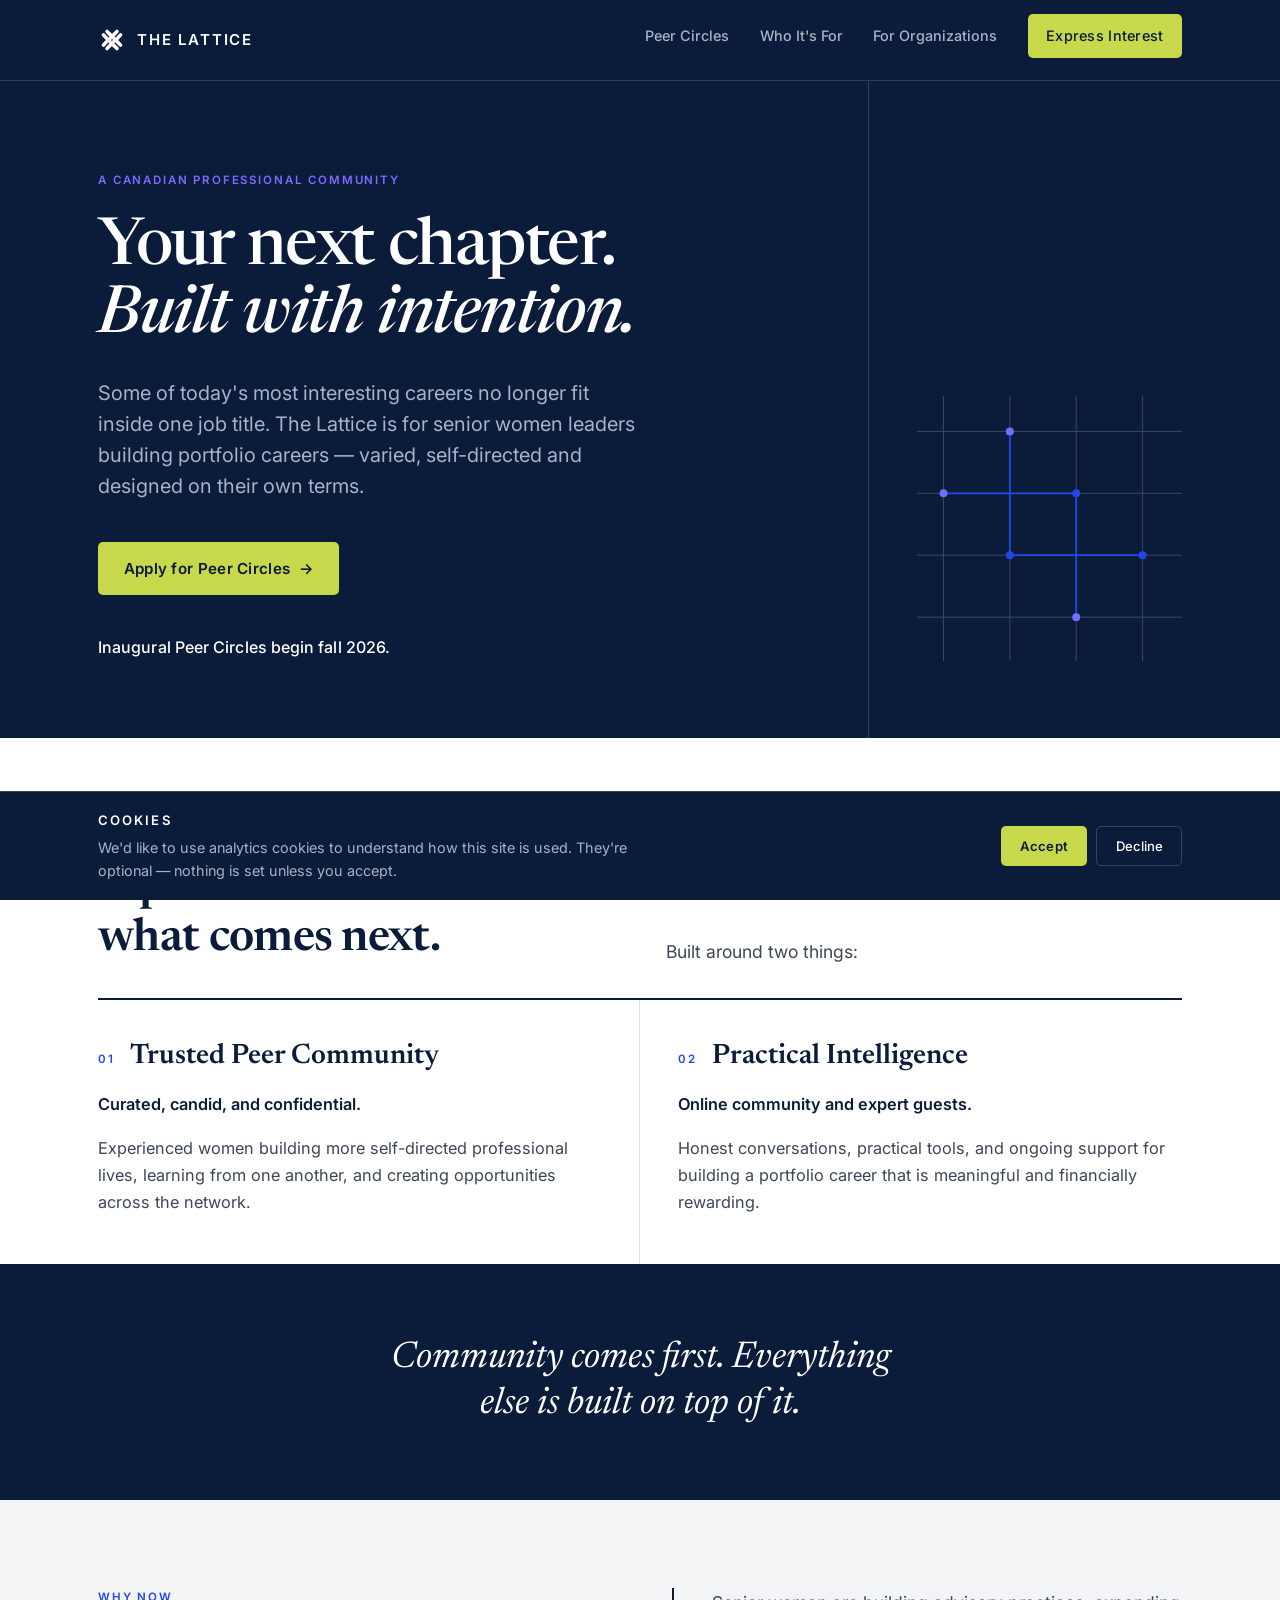
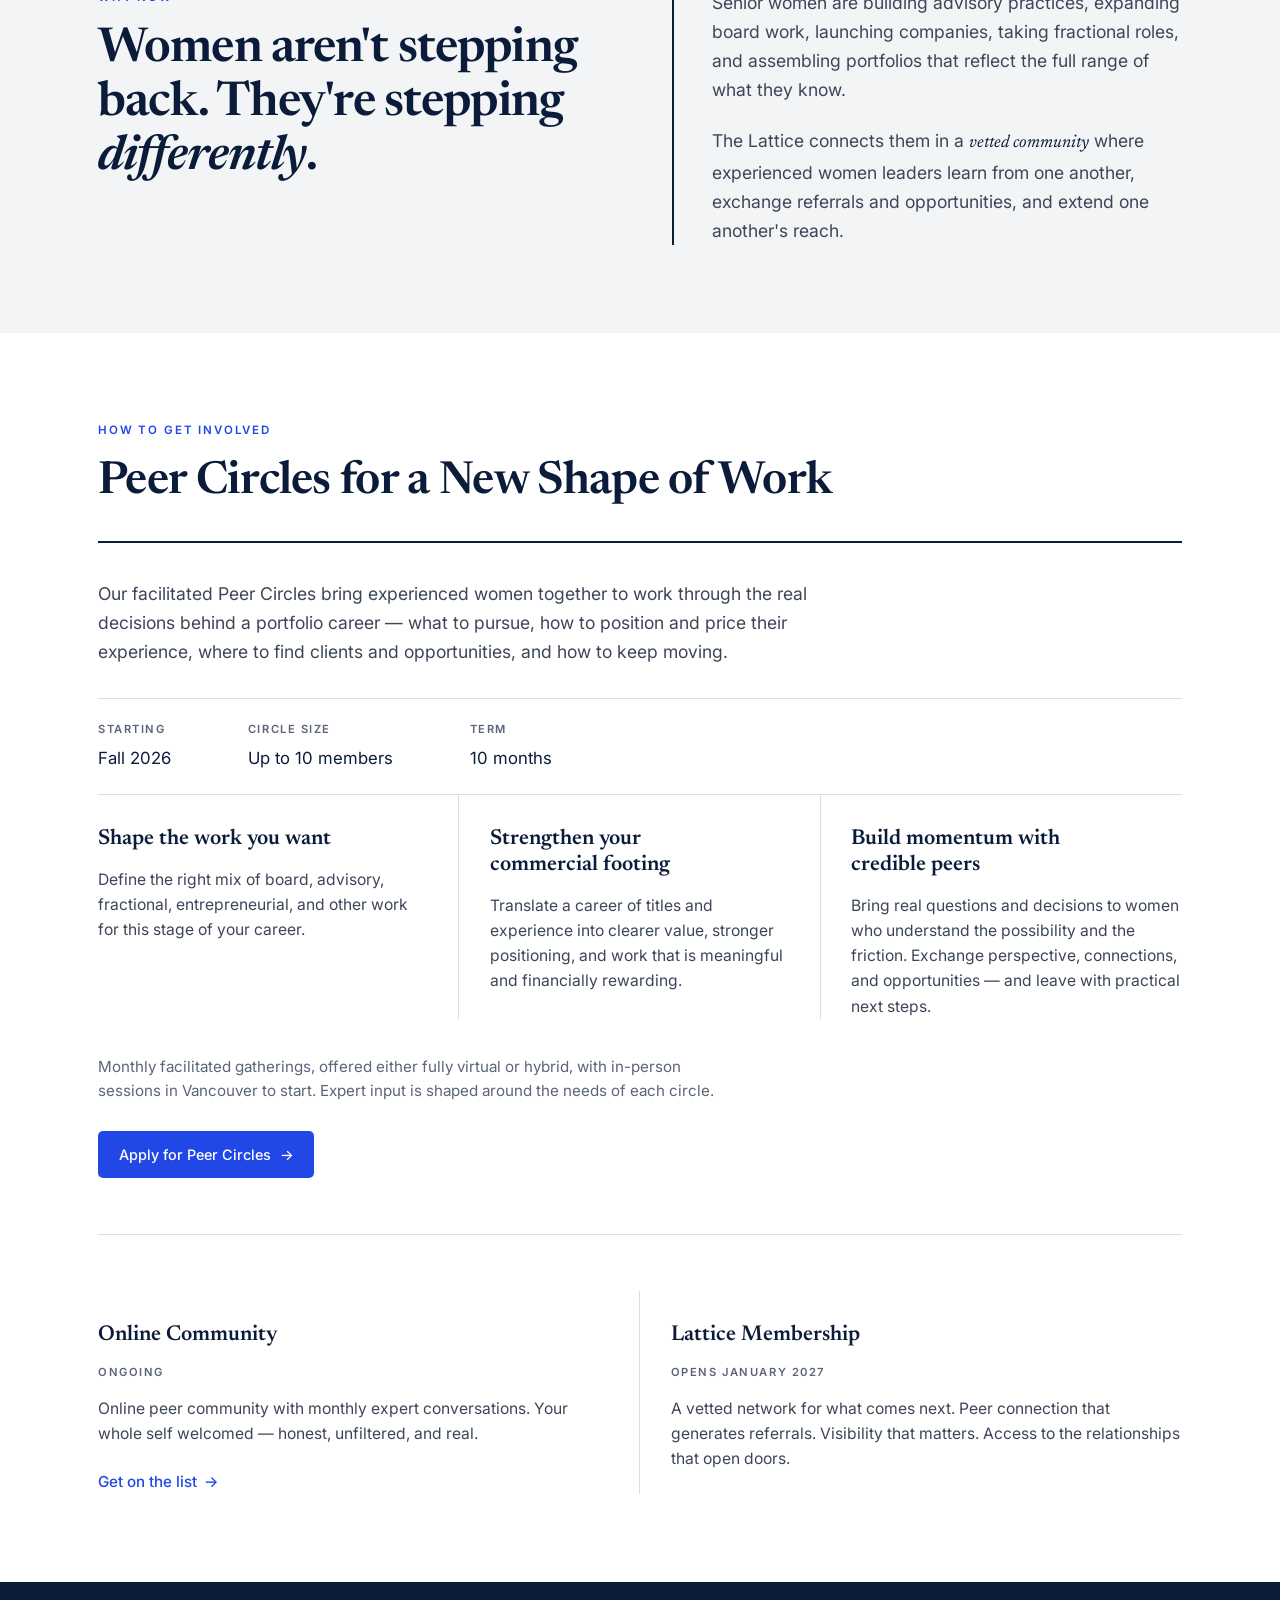
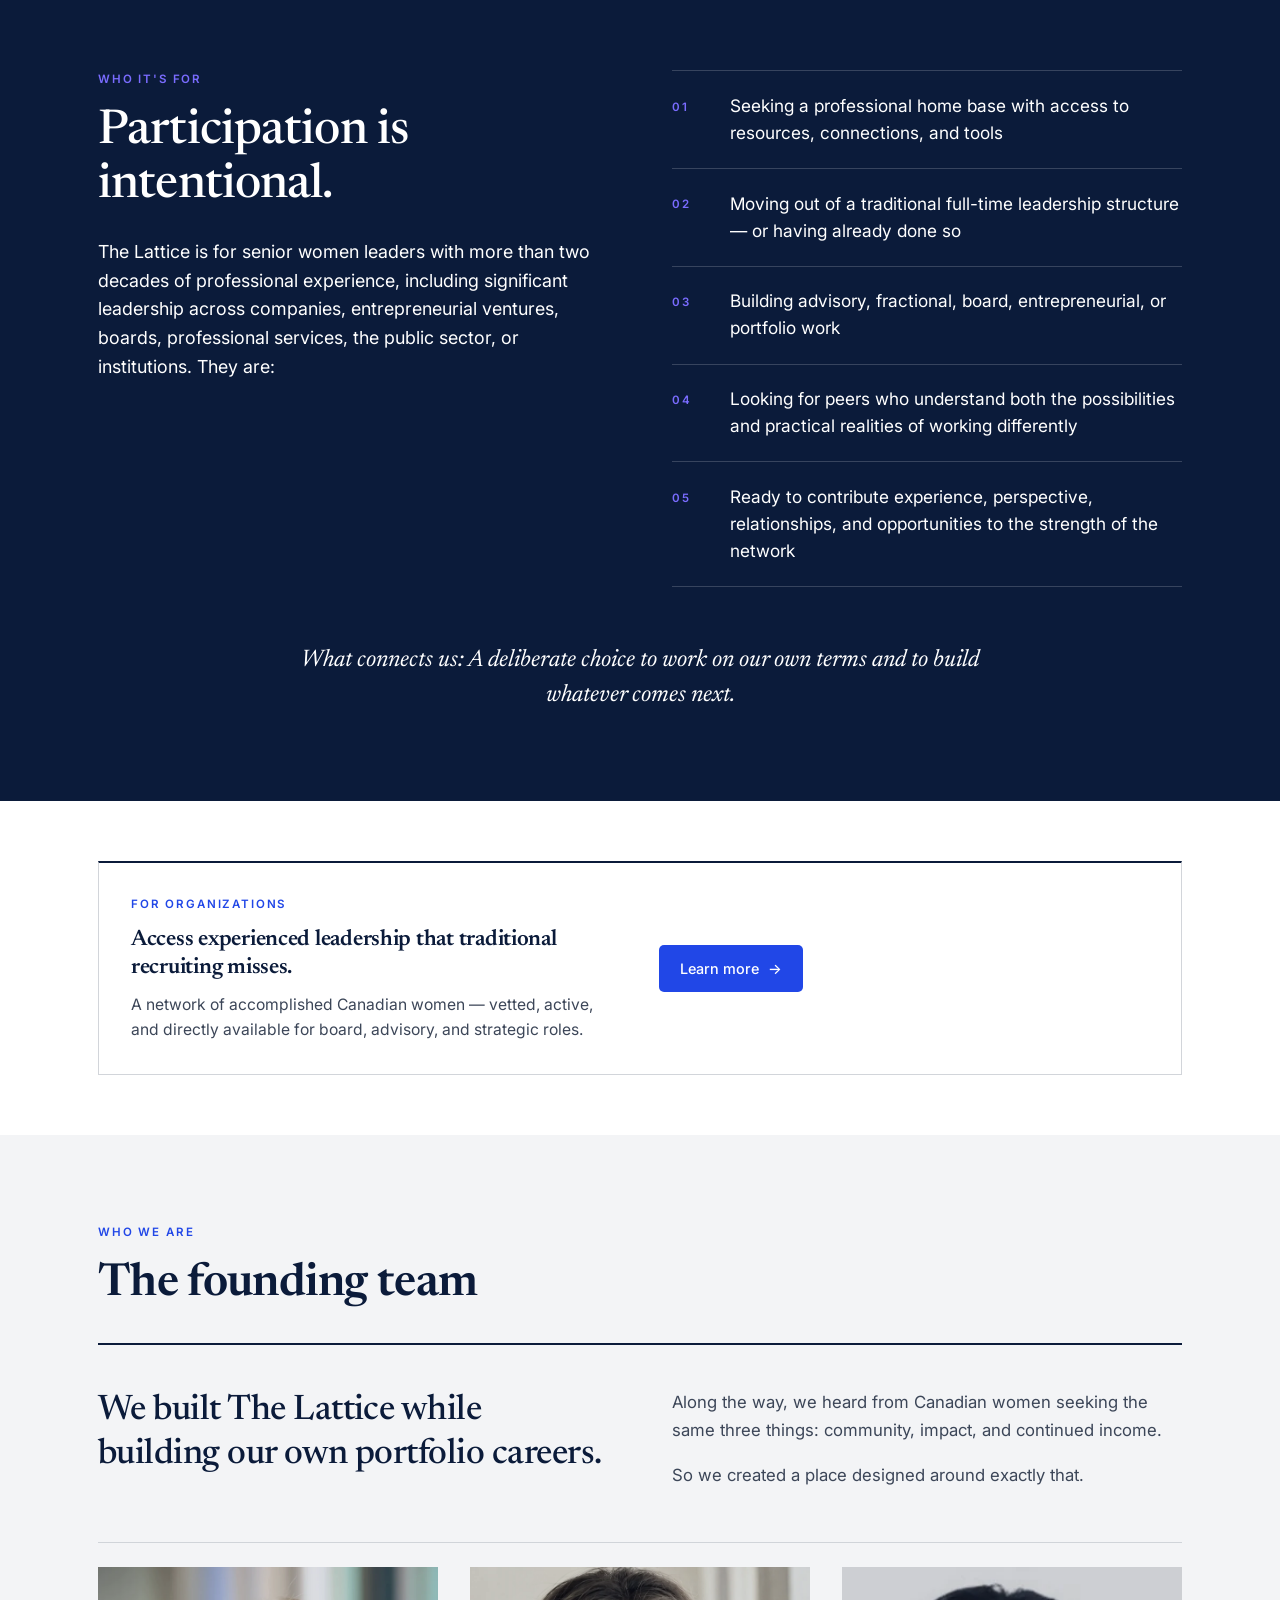
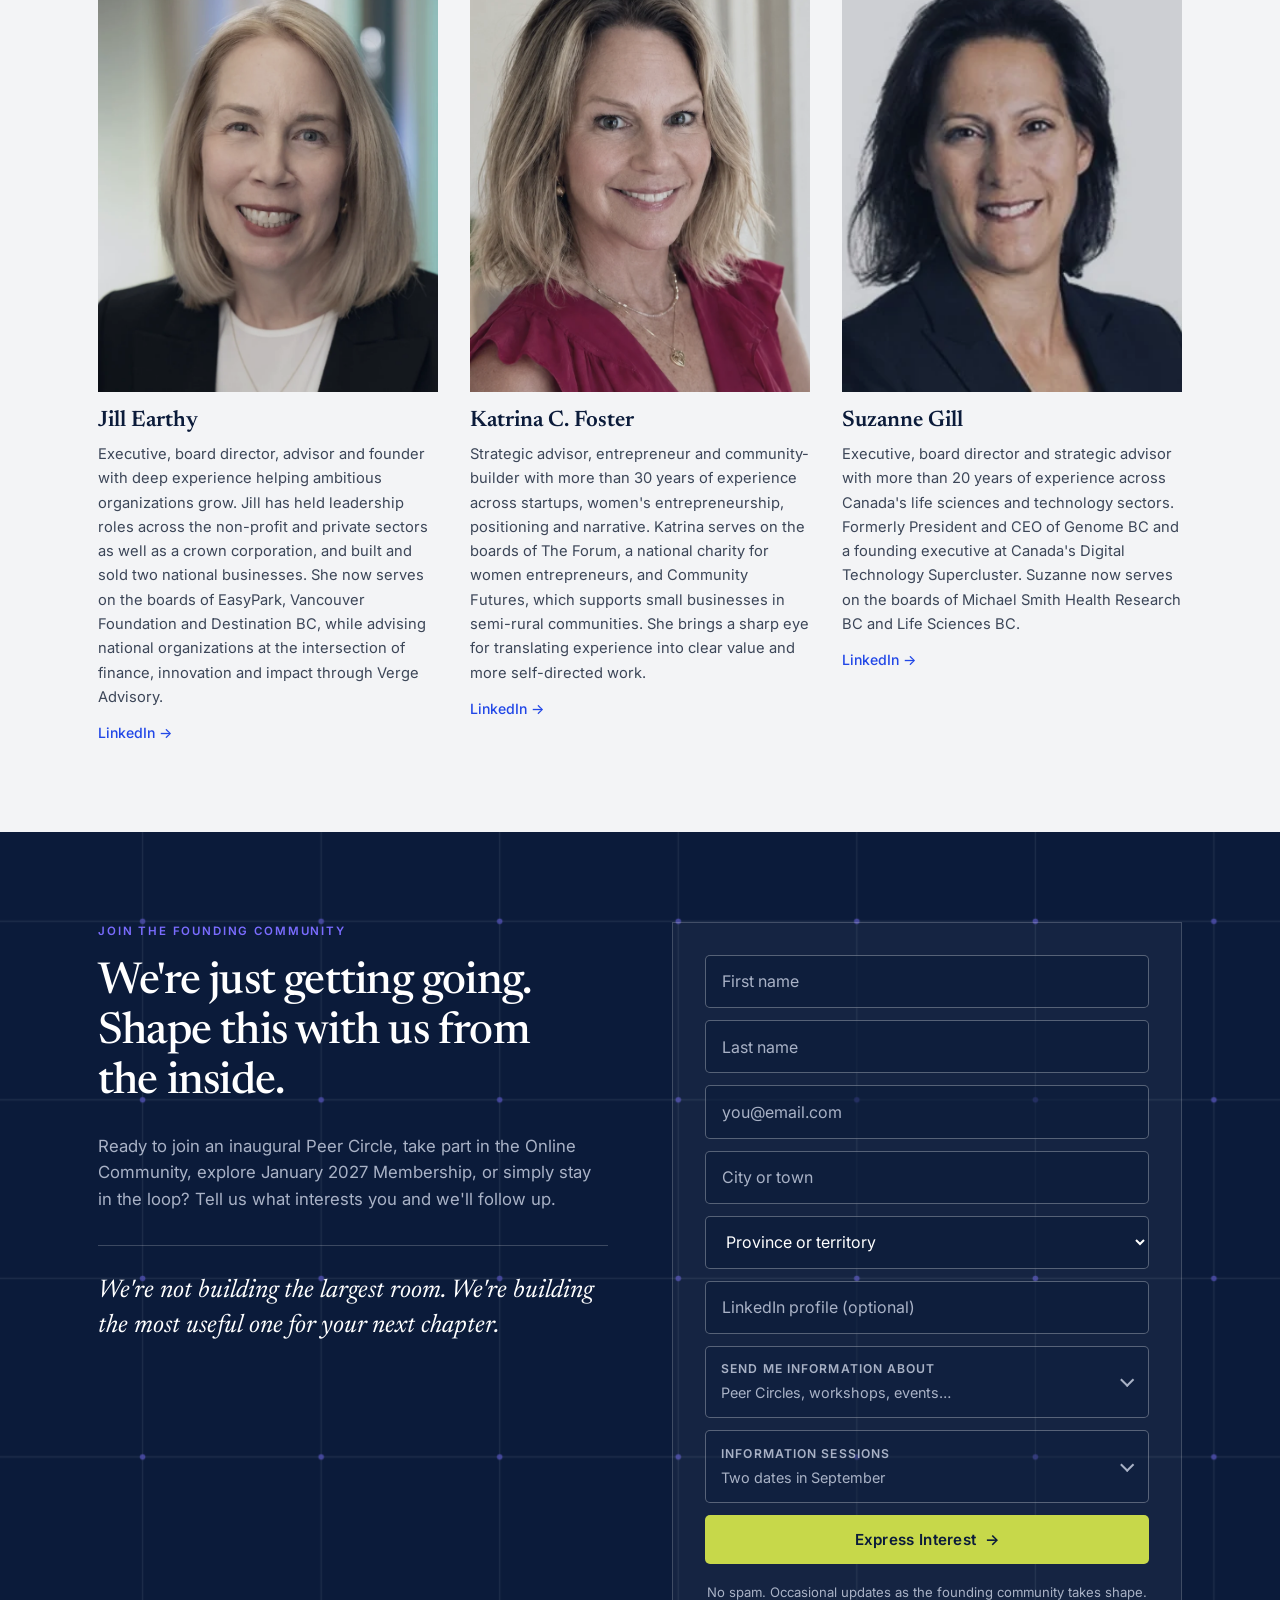
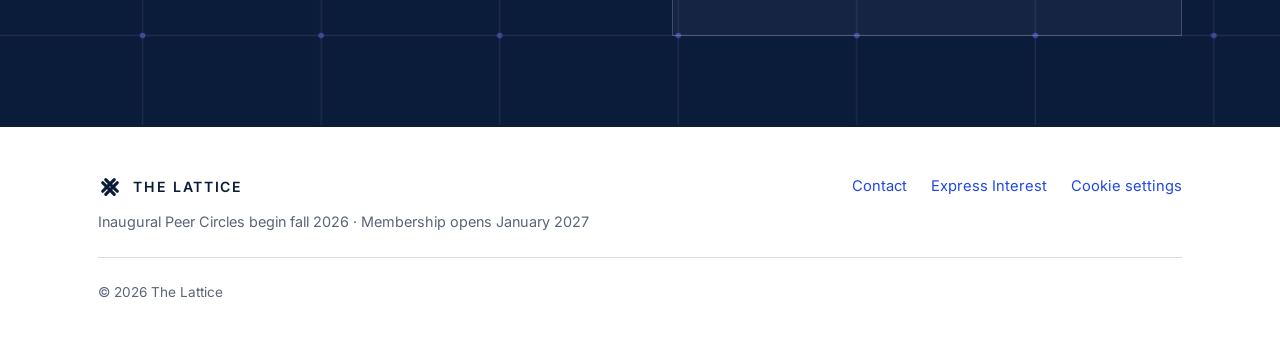
==== index.html @ fbc4888e "content: drop the passed 3 Sept session, add 16 Sept 3 September has been and gone, so it comes off " ====
<!DOCTYPE html>
<html lang="en-CA">
<head>
  <meta charset="UTF-8" />
  <meta name="viewport" content="width=device-width, initial-scale=1.0" />
  <title>The Lattice | Peer Circles for Senior Canadian Women Leaders</title>
  <meta name="description" content="The Lattice is a professional community for senior Canadian women leaders building portfolio careers. Peer Circles begin fall 2026; membership opens January 2027." />
  <link rel="canonical" href="https://thelattice.ca/" />

  <!-- Open Graph -->
  <meta property="og:title" content="The Lattice | Peer Circles for Senior Canadian Women Leaders" />
  <meta property="og:description" content="A professional community for senior Canadian women leaders building portfolio careers. Peer Circles begin fall 2026; membership opens January 2027." />
  <meta property="og:type" content="website" />
  <meta property="og:url" content="https://thelattice.ca/" />
  <meta property="og:site_name" content="The Lattice" />
  <meta property="og:image" content="https://thelattice.ca/assets/the-lattice-social-preview.png" />
  <meta property="og:image:alt" content="The Lattice — Peer Circles for senior Canadian women leaders" />

  <!-- Twitter -->
  <meta name="twitter:card" content="summary_large_image" />
  <meta name="twitter:title" content="The Lattice | Peer Circles for Senior Canadian Women Leaders" />
  <meta name="twitter:description" content="A professional community for senior Canadian women leaders building portfolio careers. Peer Circles begin fall 2026; membership opens January 2027." />
  <meta name="twitter:image" content="https://thelattice.ca/assets/the-lattice-social-preview.png" />

  <!-- Fonts: Newsreader (display) + Inter (UI, body, wordmark). Two families only. -->
  <link rel="preconnect" href="https://fonts.googleapis.com" />
  <link rel="preconnect" href="https://fonts.gstatic.com" crossorigin />
  <link href="https://fonts.googleapis.com/css2?family=Newsreader:ital,wght@0,400;0,500;0,600;1,400;1,500&family=Inter:wght@400;500;600&display=swap" rel="stylesheet" />

  <!-- Favicon: the lattice mark, cool white on ink navy -->
  <link rel="icon" href="data:image/svg+xml,%3Csvg xmlns='http://www.w3.org/2000/svg' viewBox='0 0 100 100'%3E%3Crect width='100' height='100' rx='14' fill='%230B1B3A'/%3E%3Cg stroke='%23F3F4F6' stroke-width='12' stroke-linecap='round' fill='none' transform='translate(50,50) rotate(45)'%3E%3Cline x1='-9' y1='-34' x2='-9' y2='1'/%3E%3Cline x1='-9' y1='17' x2='-9' y2='34'/%3E%3Cline x1='9' y1='-34' x2='9' y2='-17'/%3E%3Cline x1='9' y1='-1' x2='9' y2='34'/%3E%3Cline x1='-34' y1='-9' x2='-17' y2='-9'/%3E%3Cline x1='-1' y1='-9' x2='34' y2='-9'/%3E%3Cline x1='-34' y1='9' x2='1' y2='9'/%3E%3Cline x1='17' y1='9' x2='34' y2='9'/%3E%3C/g%3E%3C/svg%3E" />

  <link rel="stylesheet" href="css/brand-tokens.css" />
  <link rel="stylesheet" href="css/styles.css" />
</head>
<body>

  <a class="skip-link" href="#top">Skip to content</a>

  <!-- ============================ HEADER ============================
       Navy, sticky, always visible. flex-wrap with a min-height rather
       than a fixed height, so the nav can wrap at narrow widths. -->
  <header class="site-header">
    <div class="wrap header-inner">
      <a class="brand" href="#top" aria-label="The Lattice — home">
        <svg class="mark" viewBox="0 0 100 100" width="28" height="28" aria-hidden="true">
          <g stroke="currentColor" stroke-width="13" stroke-linecap="round" fill="none" transform="translate(50,50) rotate(45)">
            <line x1="-9" y1="-34" x2="-9" y2="1" /><line x1="-9" y1="17" x2="-9" y2="34" />
            <line x1="9" y1="-34" x2="9" y2="-17" /><line x1="9" y1="-1" x2="9" y2="34" />
            <line x1="-34" y1="-9" x2="-17" y2="-9" /><line x1="-1" y1="-9" x2="34" y2="-9" />
            <line x1="-34" y1="9" x2="1" y2="9" /><line x1="17" y1="9" x2="34" y2="9" />
          </g>
        </svg>
        <span class="wordmark">The Lattice</span>
      </a>
      <nav class="nav-links" aria-label="Primary">
        <a href="#peer-circles">Peer Circles</a>
        <a href="#who">Who It's For</a>
        <a href="#organizations">For Organizations</a>
        <a class="btn btn-citron btn-sm" href="#join">Express Interest</a>
      </nav>
    </div>
  </header>

  <main id="top">

    <!-- ============================= HERO =============================
         Navy. Two columns, 1.42fr / 0.58fr, divided by a 1px white-18%
         vertical rule. Both line breaks below are authored, not wrapped. -->
    <section class="hero ground-navy">
      <div class="wrap hero-grid" data-stack>
        <div class="hero-copy">
          <span class="eyebrow eyebrow-iris">A Canadian professional community</span>
          <h1>Your next chapter.<br /><em>Built with intention.</em></h1>
          <p class="hero-deck">Some of today's most interesting careers no longer fit inside one job title. The Lattice is for senior women leaders building portfolio careers &mdash; varied, self-directed and designed on their own terms.</p>
          <p class="hero-cta">
            <!-- Leads to the Peer Circle detail, not the form: the visitor should
                 read what a Circle involves before being asked to commit. -->
            <a class="btn btn-citron" href="/apply">Apply for Peer Circles <span aria-hidden="true">&rarr;</span></a>
          </p>
          <p class="hero-dates">Inaugural Peer Circles begin fall 2026.</p>
        </div>
        <div class="hero-figure">
          <!-- The lattice diagram: a faint white grid, four cobalt connectors
               tracing a path through it, six nodes alternating iris and cobalt. -->
          <svg class="hero-diagram" viewBox="0 0 300 300" aria-hidden="true">
            <g stroke="#FFFFFF" stroke-width="1" opacity="0.22" fill="none">
              <line x1="0" y1="40" x2="300" y2="40" /><line x1="0" y1="110" x2="300" y2="110" />
              <line x1="0" y1="180" x2="300" y2="180" /><line x1="0" y1="250" x2="300" y2="250" />
              <line x1="30" y1="0" x2="30" y2="300" /><line x1="105" y1="0" x2="105" y2="300" />
              <line x1="180" y1="0" x2="180" y2="300" /><line x1="255" y1="0" x2="255" y2="300" />
            </g>
            <g class="diagram-links" stroke-width="2" fill="none">
              <line x1="30" y1="110" x2="180" y2="110" /><line x1="180" y1="110" x2="180" y2="250" />
              <line x1="105" y1="40" x2="105" y2="180" /><line x1="105" y1="180" x2="255" y2="180" />
            </g>
            <circle class="node-iris"   cx="30"  cy="110" r="4.5" />
            <circle class="node-cobalt" cx="180" cy="110" r="4.5" />
            <circle class="node-iris"   cx="105" cy="40"  r="4.5" />
            <circle class="node-cobalt" cx="105" cy="180" r="4.5" />
            <circle class="node-iris"   cx="180" cy="250" r="4.5" />
            <circle class="node-cobalt" cx="255" cy="180" r="4.5" />
          </svg>
        </div>
      </div>
    </section>

    <!-- ====================== WHAT WE'RE BUILDING ======================
         White, closing on a full-bleed navy pull-quote band. -->
    <section class="building ground-white" id="building">
      <div class="wrap">
        <div class="section-head">
          <div>
            <span class="eyebrow">What We're Building</span>
            <h2>A professional home for what comes next.</h2>
          </div>
          <p class="section-head-note">Built around two things:</p>
        </div>

        <!-- These two columns describe what the community is worth. They are
             not purchase paths — the three offerings live in #peer-circles. -->
        <div class="pillars" data-stack>
          <div class="pillar">
            <div class="block-head"><span class="numeral">01</span><h3>Trusted Peer Community</h3></div>
            <p class="lead-line">Curated, candid, and confidential.</p>
            <p>Experienced women building more self-directed professional lives, learning from one another, and creating opportunities across the network.</p>
          </div>
          <div class="pillar">
            <div class="block-head"><span class="numeral">02</span><h3>Practical Intelligence</h3></div>
            <p class="lead-line">Online community and expert guests.</p>
            <p>Honest conversations, practical tools, and ongoing support for building a portfolio career that is meaningful and financially rewarding.</p>
          </div>
        </div>
      </div>

      <div class="pull-band ground-navy">
        <p class="pull">Community comes first. Everything else is built on top of it.</p>
      </div>
    </section>

    <!-- ============================ WHY NOW ============================ -->
    <section class="why ground-mist">
      <div class="wrap two-col">
        <div>
          <span class="eyebrow">Why Now</span>
          <h2 class="statement">Women aren't stepping back. They're stepping <em>differently</em>.</h2>
        </div>
        <div class="ruled-body">
          <p>Senior women are building advisory practices, expanding board work, launching companies, taking fractional roles, and assembling portfolios that reflect the full range of what they know.</p>
          <p>The Lattice connects them in a <span class="inline-display">vetted community</span> where experienced women leaders learn from one another, exchange referrals and opportunities, and extend one another's reach.</p>
        </div>
      </div>
    </section>

    <!-- ============ PEER CIRCLES / COMMUNITY / MEMBERSHIP ============
         Three distinct ways in, NOT a ladder. Peer Circles take the feature
         position because they are the immediate launch; the other two sit
         below a rule, still findable, deliberately lighter.

         Peer Circles now go to /apply, not to this form — that is a separate
         application, not an expression of interest.

         One CTA still carries data-interest: For Organizations. It scrolls to
         the form AND ticks the matching checkbox — see js/main.js. The value
         must match the checkbox value exactly.

         Online Community carries no data-interest: the interest list has no
         option for it, so the link scrolls to the form without ticking
         anything. Give it an option and the attribute comes back.

         Lattice Membership has no CTA at all while January 2027 is too far
         out to ask for signups. The card stays; the link returns with it. -->
    <section class="starting ground-white" id="peer-circles">
      <div class="wrap">
        <div class="section-head">
          <div>
            <span class="eyebrow">How to Get Involved</span>
            <h2>Peer Circles for a New Shape of Work</h2>
          </div>
        </div>

        <p class="circle-lead">Our facilitated Peer Circles bring experienced women together to work through the real decisions behind a portfolio career &mdash; what to pursue, how to position and price their experience, where to find clients and opportunities, and how to keep moving.</p>

        <!-- Three facts, not a pricing table. Small labels, body copy,
             no oversized figures. -->
        <dl class="circle-facts">
          <div><dt>Starting</dt><dd>Fall 2026</dd></div>
          <div><dt>Circle size</dt><dd>Up to 10 members</dd></div>
          <div><dt>Term</dt><dd>10 months</dd></div>
        </dl>

        <!-- What a Circle actually does. Reuses the .offers grid so these
             sit in the same three-column rhythm as the rest of the page. -->
        <div class="offers" data-stack>
          <div class="offer">
            <h3>Shape the work you want</h3>
            <p class="offer-body">Define the right mix of board, advisory, fractional, entrepreneurial, and other work for this stage of your career.</p>
          </div>
          <div class="offer">
            <h3>Strengthen your commercial footing</h3>
            <p class="offer-body">Translate a career of titles and experience into clearer value, stronger positioning, and work that is meaningful and financially rewarding.</p>
          </div>
          <div class="offer">
            <h3>Build momentum with credible peers</h3>
            <p class="offer-body">Bring real questions and decisions to women who understand the possibility and the friction. Exchange perspective, connections, and opportunities &mdash; and leave with practical next steps.</p>
          </div>
        </div>

        <p class="circle-format">Monthly facilitated gatherings, offered either fully virtual or hybrid, with in-person sessions in Vancouver to start. Expert input is shaped around the needs of each circle.</p>

        <p class="circle-cta">
          <!-- Cobalt, not citron: this is a light ground. -->
          <a class="btn btn-cobalt" href="/apply">Apply for Peer Circles <span aria-hidden="true">&rarr;</span></a>
        </p>

        <hr class="rule-soft" />

        <!-- Deliberately unnumbered. Numerals here would read as steps 02
             and 03 of a sequence, which these are not. -->
        <div class="offers offers-two" data-stack>
          <div class="offer">
            <h3>Online Community</h3>
            <p class="timing">Ongoing</p>
            <p class="offer-body">Online peer community with monthly expert conversations. Your whole self welcomed &mdash; honest, unfiltered, and real.</p>
            <a class="text-link" href="#join">Get on the list <span aria-hidden="true">&rarr;</span></a>
          </div>
          <div class="offer">
            <h3>Lattice Membership</h3>
            <p class="timing">Opens January 2027</p>
            <p class="offer-body">A vetted network for what comes next. Peer connection that generates referrals. Visibility that matters. Access to the relationships that open doors.</p>
          </div>
        </div>
      </div>
    </section>

    <!-- ========================== WHO IT'S FOR ========================== -->
    <section class="who ground-navy" id="who">
      <div class="wrap">
        <div class="two-col">
          <div>
            <span class="eyebrow eyebrow-iris">Who It's For</span>
            <h2 class="statement statement-light">Participation is intentional.</h2>
            <!-- "including significant leadership across" — not "of". The old
                 wording implied all twenty years were spent in an executive or
                 board seat, which excludes most of the intended audience. -->
            <p class="who-intro">The Lattice is for senior women leaders with more than two decades of professional experience, including significant leadership across companies, entrepreneurial ventures, boards, professional services, the public sector, or institutions. They are:</p>
          </div>

          <ol class="who-list">
            <li>Seeking a professional home base with access to resources, connections, and tools</li>
            <li>Moving out of a traditional full-time leadership structure &mdash; or having already done so</li>
            <li>Building advisory, fractional, board, entrepreneurial, or portfolio work</li>
            <li>Looking for peers who understand both the possibilities and practical realities of working differently</li>
            <li>Ready to contribute experience, perspective, relationships, and opportunities to the strength of the network</li>
          </ol>
        </div>

        <p class="who-close">What connects us: A deliberate choice to work on our own terms and to build whatever comes next.</p>
      </div>
    </section>

    <!-- ======================== FOR ORGANIZATIONS ========================
         A single bordered panel, deliberately smaller in footprint than the
         surrounding sections. Light ground, so the CTA is cobalt — never citron. -->
    <section class="orgs ground-white" id="organizations">
      <div class="wrap">
        <div class="org-panel">
          <div>
            <span class="eyebrow">For Organizations</span>
            <h2 class="org-heading">Access experienced leadership that traditional recruiting misses.</h2>
            <p class="org-body">A network of accomplished Canadian women &mdash; vetted, active, and directly available for board, advisory, and strategic roles.</p>
          </div>
          <p class="org-cta">
            <a class="btn btn-cobalt" href="#join" data-interest="Partner as an organization">Learn more <span aria-hidden="true">&rarr;</span></a>
          </p>
        </div>
      </div>
    </section>

    <!-- =========================== WHO WE ARE =========================== -->
    <section class="whoweare ground-mist" id="whoweare">
      <div class="wrap">
        <div class="section-head">
          <div>
            <span class="eyebrow">Who We Are</span>
            <h2>The founding team</h2>
          </div>
        </div>

        <div class="two-col whoweare-intro">
          <p class="statement-sm">We built The Lattice while building our own portfolio careers.</p>
          <div>
            <p>Along the way, we heard from Canadian women seeking the same three things: community, impact, and continued income.</p>
            <p>So we created a place designed around exactly that.</p>
          </div>
        </div>

        <!-- The three portraits come from three different photographers. The
             shared wash in .founder-photo is what makes them read as one set;
             it is applied in CSS so it can be tuned without touching the files.
             Originals live in ~/Documents/The Lattice/Brand/Photos/. -->
        <div class="founders">
          <div class="founder">
            <div class="founder-photo">
              <img src="assets/founders/jill-earthy.webp" width="800" height="1000"
                   loading="lazy" decoding="async" alt="Portrait of Jill Earthy" />
            </div>
            <h3 class="founder-name">Jill Earthy</h3>
            <p class="founder-bio">Executive, board director, advisor and founder with deep experience helping ambitious organizations grow. Jill has held leadership roles across the non-profit and private sectors as well as a crown corporation, and built and sold two national businesses. She now serves on the boards of EasyPark, Vancouver Foundation and Destination BC, while advising national organizations at the intersection of finance, innovation and impact through Verge Advisory.</p>
            <a class="text-link-sm" href="https://www.linkedin.com/in/jillearthy/" target="_blank" rel="noopener noreferrer">LinkedIn <span aria-hidden="true">&rarr;</span></a>
          </div>
          <div class="founder">
            <div class="founder-photo">
              <img src="assets/founders/katrina-c-foster.webp" width="775" height="968"
                   loading="lazy" decoding="async" alt="Portrait of Katrina C. Foster" />
            </div>
            <h3 class="founder-name">Katrina C. Foster</h3>
            <p class="founder-bio">Strategic advisor, entrepreneur and community-builder with more than 30 years of experience across startups, women's entrepreneurship, positioning and narrative. Katrina serves on the boards of The Forum, a national charity for women entrepreneurs, and Community Futures, which supports small businesses in semi-rural communities. She brings a sharp eye for translating experience into clear value and more self-directed work.</p>
            <a class="text-link-sm" href="https://www.linkedin.com/in/katrinafoster/" target="_blank" rel="noopener noreferrer">LinkedIn <span aria-hidden="true">&rarr;</span></a>
          </div>
          <div class="founder">
            <!-- Source is a 400x400 crop, so this asset is 320x400 rather than
                 the 800x1000 the other two carry. Replace if a larger original
                 turns up; the markup does not need to change. -->
            <div class="founder-photo">
              <img src="assets/founders/suzanne-gill.webp" width="320" height="400"
                   loading="lazy" decoding="async" alt="Portrait of Suzanne Gill" />
            </div>
            <h3 class="founder-name">Suzanne Gill</h3>
            <p class="founder-bio">Executive, board director and strategic advisor with more than 20 years of experience across Canada's life sciences and technology sectors. Formerly President and CEO of Genome BC and a founding executive at Canada's Digital Technology Supercluster. Suzanne now serves on the boards of Michael Smith Health Research BC and Life Sciences BC.</p>
            <a class="text-link-sm" href="https://www.linkedin.com/in/suzanne-gill-8507428/" target="_blank" rel="noopener noreferrer">LinkedIn <span aria-hidden="true">&rarr;</span></a>
          </div>
        </div>

        <!-- The Advisory subsection is held back for a later release. Its
             markup — heading, hairline and the three-column advisor grid —
             is in git history; the styles it needs are still in styles.css
             under "Advisory", so restoring it is markup only.
             Note for when it returns: one advisor's name was supplied as
             "Behzahler" while their LinkedIn slug reads "bezahler". Confirm
             the spelling before publishing it. -->
      </div>
    </section>

    <!-- ==================== JOIN THE FOUNDING COMMUNITY ====================
         Navy, over a repeating lattice texture. -->
    <section class="join ground-navy" id="join">
      <svg class="join-texture" viewBox="0 0 1200 700" preserveAspectRatio="xMidYMid slice" aria-hidden="true">
        <defs>
          <pattern id="latticeJoin" width="140" height="140" patternUnits="userSpaceOnUse">
            <path d="M70 0 V140 M0 70 H140" stroke="#F3F4F6" stroke-width="1" opacity="0.08" />
            <circle cx="70" cy="70" r="2.2" fill="#7A6CFF" opacity="0.45" />
          </pattern>
        </defs>
        <rect width="1200" height="700" fill="url(#latticeJoin)" />
      </svg>

      <div class="wrap two-col join-grid">
        <div>
          <span class="eyebrow eyebrow-iris">Join the Founding Community</span>
          <h2 class="statement statement-light statement-join">We're just getting going. Shape this with us from the inside.</h2>
          <p class="join-body">Ready to join an inaugural Peer Circle, take part in the Online Community, explore January 2027 Membership, or simply stay in the loop? Tell us what interests you and we'll follow up.</p>
          <p class="join-pitch">We're not building the largest room. We're building the most useful one for your next chapter.</p>
        </div>

        <!-- Netlify Forms: submissions land in Netlify → Forms.
             The honeypot field is hidden in CSS (.hp), not with [hidden]. -->
        <div class="form-panel" id="form-panel">
          <!-- novalidate is added by js/main.js at runtime, not here. In the markup it
               disabled the browser's own required-field check for anyone whose JS did
               not run, which is how 23 submissions arrived with an email and no name. -->
          <form class="signup" name="early-access" method="POST" data-netlify="true" netlify-honeypot="bot-field">
            <input type="hidden" name="form-name" value="early-access" />
            <p class="hp"><label>Don't fill this out: <input name="bot-field" tabindex="-1" autocomplete="off" /></label></p>

            <div class="field">
              <input type="text" id="first-name" name="first-name" placeholder="First name" aria-label="First name"
                     autocomplete="given-name" required aria-describedby="first-name-error" />
              <p class="error-text" id="first-name-error" role="alert"></p>
            </div>

            <div class="field">
              <input type="text" id="last-name" name="last-name" placeholder="Last name" aria-label="Last name"
                     autocomplete="family-name" required aria-describedby="last-name-error" />
              <p class="error-text" id="last-name-error" role="alert"></p>
            </div>

            <div class="field">
              <input type="email" id="email" name="email" placeholder="you@email.com" aria-label="Email address"
                     autocomplete="email" required aria-describedby="email-error" />
              <p class="error-text" id="email-error" role="alert"></p>
            </div>

            <div class="field">
              <input type="text" id="city" name="city" placeholder="City or town" aria-label="City or town"
                     autocomplete="address-level2" required aria-describedby="city-error" />
              <p class="error-text" id="city-error" role="alert"></p>
            </div>

            <div class="field">
              <select id="province" name="province" aria-label="Province or territory"
                      required aria-describedby="province-error">
                <option value="" disabled selected>Province or territory</option>
                <option value="Alberta">Alberta</option>
                <option value="British Columbia">British Columbia</option>
                <option value="Manitoba">Manitoba</option>
                <option value="New Brunswick">New Brunswick</option>
                <option value="Newfoundland and Labrador">Newfoundland and Labrador</option>
                <option value="Northwest Territories">Northwest Territories</option>
                <option value="Nova Scotia">Nova Scotia</option>
                <option value="Nunavut">Nunavut</option>
                <option value="Ontario">Ontario</option>
                <option value="Prince Edward Island">Prince Edward Island</option>
                <option value="Quebec">Quebec</option>
                <option value="Saskatchewan">Saskatchewan</option>
                <option value="Yukon">Yukon</option>
              </select>
              <p class="error-text" id="province-error" role="alert"></p>
            </div>

            <div class="field">
              <input type="url" id="linkedin" name="linkedin" placeholder="LinkedIn profile (optional)"
                     aria-label="LinkedIn profile, optional" autocomplete="url" />
            </div>

            <!-- Both groups start closed. The summary line carries the options
                 when nothing is ticked and the selections once they are, so the
                 form reads short without hiding what it asks. -->
            <details class="field-group" id="group-interest">
              <summary>
                <span class="fg-text">
                  <span class="fg-title">Send me information about</span>
                  <span class="fg-state is-empty" id="interest-summary">Peer Circles, workshops, events&hellip;</span>
                </span>
                <span class="fg-chev" aria-hidden="true"></span>
              </summary>
              <div class="fg-body">
                <!-- These values are the contract with data-interest attributes
                     on the section CTAs. Change one, change both. -->
                <label class="check"><input type="checkbox" name="interest" value="Peer Circles" /><span>Peer Circles</span></label>
                <label class="check"><input type="checkbox" name="interest" value="Online workshops" /><span>Online workshops</span></label>
                <label class="check"><input type="checkbox" name="interest" value="In-person events" /><span>In-person events</span></label>
                <label class="check"><input type="checkbox" name="interest" value="General resources" /><span>General resources</span></label>
                <label class="check"><input type="checkbox" name="interest" value="Partner as an organization" /><span>Partner as an organization</span></label>
              </div>
            </details>

            <!-- Session dates are hardcoded by request. Changing them is an edit
                 to these three lines and the summary placeholder above. Drop a
                 date once it has passed, and keep the placeholder's count
                 ("Two dates in September") and "Neither of these works" in step
                 with how many remain. -->
            <details class="field-group" id="group-session">
              <summary>
                <span class="fg-text">
                  <span class="fg-title">Information sessions</span>
                  <span class="fg-state is-empty" id="session-summary">Two dates in September</span>
                </span>
                <span class="fg-chev" aria-hidden="true"></span>
              </summary>
              <div class="fg-body">
                <p class="fg-hint">Free, 30 minutes. Tick any you could make.</p>
                <label class="check"><input type="checkbox" name="session" value="Wed 9 Sept, 10:30 PT" /><span>Wednesday, September 9<span class="check-when">10:30&ndash;11:00am PT</span></span></label>
                <label class="check"><input type="checkbox" name="session" value="Wed 16 Sept, 9:30 PT" /><span>Wednesday, September 16<span class="check-when">9:30&ndash;10:00am PT</span></span></label>
                <label class="check"><input type="checkbox" name="session" value="None of these — keep me posted" /><span>Neither of these works<span class="check-when">Keep me posted about future dates</span></span></label>
              </div>
            </details>

            <button class="btn btn-citron btn-block" type="submit">Express Interest <span aria-hidden="true">&rarr;</span></button>
            <p class="fineprint">No spam. Occasional updates as the founding community takes shape.</p>
          </form>
        </div>
      </div>
    </section>

  </main>

  <!-- ============================ FOOTER ============================ -->
  <footer class="site-footer">
    <div class="wrap footer-inner">
      <div>
        <div class="f-brand">
          <svg class="mark" viewBox="0 0 100 100" width="24" height="24" aria-hidden="true">
            <g stroke="currentColor" stroke-width="13" stroke-linecap="round" fill="none" transform="translate(50,50) rotate(45)">
              <line x1="-9" y1="-34" x2="-9" y2="1" /><line x1="-9" y1="17" x2="-9" y2="34" />
              <line x1="9" y1="-34" x2="9" y2="-17" /><line x1="9" y1="-1" x2="9" y2="34" />
              <line x1="-34" y1="-9" x2="-17" y2="-9" /><line x1="-1" y1="-9" x2="34" y2="-9" />
              <line x1="-34" y1="9" x2="1" y2="9" /><line x1="17" y1="9" x2="34" y2="9" />
            </g>
          </svg>
          <span class="wordmark">The Lattice</span>
        </div>
        <p class="f-dates">Inaugural Peer Circles begin fall 2026 · Membership opens January 2027</p>
      </div>
      <nav class="f-links" aria-label="Footer">
        <a href="mailto:hello@thelattice.ca">Contact</a>
        <a href="#join">Express Interest</a>
        <a href="#" id="consent-reopen">Cookie settings</a>
      </nav>
      <p class="copyright">© 2026 The Lattice</p>
    </div>
  </footer>

  <!-- ======================= COOKIE CONSENT =======================
       Hidden until analytics.js decides whether a choice is still needed.
       No analytics script loads before Accept is clicked. -->
  <div class="consent" id="consent" role="region" aria-label="Cookie consent" hidden>
    <div class="wrap consent-inner">
      <div>
        <p class="consent-title">Cookies</p>
        <p class="consent-text">
          We'd like to use analytics cookies to understand how this site is used.
          They're optional — nothing is set unless you accept.
        </p>
      </div>
      <div class="consent-actions">
        <button class="btn btn-citron btn-sm" type="button" id="consent-accept">Accept</button>
        <button class="btn btn-ghost btn-sm" type="button" id="consent-decline">Decline</button>
      </div>
    </div>
  </div>

  <script src="js/analytics.js"></script>
  <script src="js/main.js"></script>
</body>
</html>
---- css/brand-tokens.css ----
/* ============================================================
   THE LATTICE — BRAND TOKENS (v3)

   The brand as CSS custom properties. Source of truth:
   ~/Documents/The Lattice/Website/design_handoff_lattice_v3/
   (README.md and "The Lattice - Brand Bible.dc.html").

   Change a colour, a font or a spacing step HERE. css/styles.css
   holds no raw hex — every value in it points back to this file.
   ============================================================ */

:root {

  /* ---- Colour -------------------------------------------------- */

  /* PRIMARY · 45-55% of a page */
  --lattice-ink-navy:        #0B1B3A;

  /* GROUND · 30-40% */
  --lattice-mist-grey:       #F3F4F6;
  --lattice-cool-white:      #FFFFFF;

  /* SECONDARY · 8-12% — light-ground CTAs, links, eyebrows, active states */
  --lattice-cobalt:          #2147E7;
  --lattice-cobalt-hover:    #1A38BE;

  /* SUPPORTING · 3-5% — section markers, on-navy eyebrows, diagram nodes */
  --lattice-iris:            #7A6CFF;

  /* ACTION · 2-4% — CTA fill on NAVY grounds only, with navy text.
     Never on a light ground (1.5:1 vs white fails WCAG 1.4.11 for the
     button's own edge). No decorative use: no dots, underlines, markers.
     Citron appears exactly three times on this page — the header button,
     the hero button, the form submit. A fourth is a brand decision. */
  --lattice-citron:          #C7D84A;
  --lattice-citron-hover:    #D3E35C;

  /* Text */
  --lattice-text-body:       #3C4658;
  --lattice-text-muted:      #5B6478;
  --lattice-text-on-navy:    #FFFFFF;
  --lattice-text-on-navy-2:  #A9B2C6;

  /* Lines. Sections are separated by a 2px navy rule under the heading
     row; columns are divided by 1px hairlines — never by card borders. */
  --lattice-border:          rgba(11, 27, 58, 0.15);
  --lattice-border-strong:   rgba(11, 27, 58, 0.18);
  --lattice-border-on-navy:  rgba(255, 255, 255, 0.18);

  /* Status. The navy variant is required: #B3261E on navy is unreadable. */
  --lattice-error:           #B3261E;
  --lattice-error-on-navy:   #F3B0AB;

  /* Founder portraits. The three headshots come from three photographers
     under very different light, so the muting, contrast and shadow-cooling
     are graded per image and baked into the WebP derivatives — identical
     numbers across all three did not produce a matching result. What stays
     here is the final uniform veil over the finished set, so its strength
     can still be tuned without regenerating anything. Past roughly 0.16 the
     complexions start to go grey. */
  --lattice-portrait-wash:   rgba(11, 27, 58, 0.12);

  /* ---- Type ---------------------------------------------------- */
  /* Two families only. DM Sans was a third in the previous build.
     It is gone — do not reintroduce it. */
  --lattice-font-display:    'Newsreader', Georgia, serif;   /* 500, 600 */
  --lattice-font-ui:         'Inter', system-ui, sans-serif; /* 400, 500, 600 */

  --lattice-size-hero:       clamp(2.6rem, 5.4vw, 4.1rem);
  --lattice-size-section:    clamp(1.9rem, 3.6vw, 2.85rem);
  --lattice-size-statement:  clamp(2rem, 3.9vw, 3rem);   /* navy sections */
  --lattice-size-pull:       clamp(1.6rem, 3.2vw, 2.3rem);
  --lattice-size-column:     1.5rem;
  --lattice-size-body:       1.02rem;
  --lattice-size-body-lg:    1.1rem;
  --lattice-size-ui:         0.9rem;
  --lattice-size-label:      0.72rem;

  --lattice-lh-hero:         1.04;
  --lattice-lh-section:      1.14;
  --lattice-lh-statement:    1.12;
  --lattice-lh-body:         1.6;
  --lattice-lh-body-loose:   1.65;

  --lattice-track-hero:      -0.022em;
  --lattice-track-section:   -0.015em;
  --lattice-track-statement: -0.018em;
  --lattice-track-label:     0.16em;
  --lattice-track-numeral:   0.18em;
  --lattice-track-wordmark:  0.12em;

  /* ---- Space, radius, motion ----------------------------------- */
  --lattice-space-1:  4px;   --lattice-space-2:  8px;
  --lattice-space-3:  12px;  --lattice-space-4:  16px;
  --lattice-space-5:  20px;  --lattice-space-6:  24px;
  --lattice-space-8:  32px;  --lattice-space-10: 40px;
  --lattice-space-14: 56px;  --lattice-space-18: 72px;
  --lattice-space-24: 96px;

  --lattice-section-pad:     clamp(3.5rem, 7vw, 5.5rem);
  --lattice-gutter:          clamp(1.25rem, 5vw, 3rem);
  --lattice-content-max:     1180px;

  /* 5px on controls. Panels and section blocks are square — no radius.
     Cards were removed from this direction deliberately. */
  --lattice-radius-control:  5px;

  --lattice-motion-fast:     0.15s ease;   /* the 1px CTA lift */
  --lattice-motion-base:     0.2s ease;    /* colour */

  /* Sticky header clearance for anchored sections */
  --lattice-header-offset:   96px;
}

@media (prefers-reduced-motion: reduce) {
  *, *::before, *::after {
    animation: none !important;
    transition: none !important;
    scroll-behavior: auto !important;
  }
}
---- css/styles.css ----
/* ============================================================
   THE LATTICE — SITE STYLES (v3)

   Built against css/brand-tokens.css. No raw hex in here except
   inside the two inline SVG graphics, which carry their own
   stroke/fill: every other colour is a var(--lattice-*) token.

   Colour budget this page holds to:
     Ink navy 45-55%  · Mist grey + white 30-40%
     Cobalt 8-12%     · Iris 3-5%     · Citron 2-4%

   THE CITRON RULE. Citron means "act here". It carries primary
   CTAs on ink navy grounds ONLY, always with navy text, and does
   no decorative work — no dots, no underlines, no markers. On a
   light ground it is 1.5:1 against white and fails WCAG 1.4.11
   for the button's own edge, so light-ground CTAs are cobalt.

   Citron appears exactly three times: the header Express Interest
   button, the hero Get Early Access button, and the form submit.
   (The consent banner's Accept is the fourth, and it sits on its
   own navy bar — it is chrome, not page content.) Adding another
   is a brand decision, not a build decision.

   STRUCTURE. Panels and section blocks are square — no radius.
   Cards were removed from this direction deliberately. Section
   headings sit above a 2px navy rule; columns are divided by 1px
   hairlines, never by borders around a box.
   ============================================================ */

* { margin: 0; padding: 0; box-sizing: border-box; }

html {
  scroll-behavior: smooth;
  -webkit-text-size-adjust: 100%;
}

body {
  background: var(--lattice-cool-white);
  color: var(--lattice-text-body);
  font-family: var(--lattice-font-ui);
  font-size: var(--lattice-size-body);
  line-height: var(--lattice-lh-body);
  -webkit-font-smoothing: antialiased;
  text-rendering: optimizeLegibility;
}

img, svg { display: block; max-width: 100%; }


/* ---------------- Layout primitives ---------------- */

.wrap {
  max-width: var(--lattice-content-max);
  margin-inline: auto;
  padding-inline: var(--lattice-gutter);
}

section { padding-block: var(--lattice-section-pad); }

/* The sticky header would otherwise sit on top of an anchored heading. */
[id] { scroll-margin-top: var(--lattice-header-offset); }

/* Grounds alternate deliberately: navy · white · grey · white · navy ·
   white · grey · navy · white. No two adjacent sections share a ground,
   and the page does not read as a strict navy/white stripe. */
.ground-white { background: var(--lattice-cool-white); }
.ground-mist  { background: var(--lattice-mist-grey); }
.ground-navy  { background: var(--lattice-ink-navy); }

/* Two balanced columns. auto-fit collapses to one column below the
   minmax floor without needing the 900px breakpoint. */
.two-col {
  display: grid;
  grid-template-columns: repeat(auto-fit, minmax(320px, 1fr));
  gap: clamp(2rem, 5vw, 4rem);
  align-items: start;
}


/* ---------------- Type ---------------- */

h1, h2, h3 {
  font-family: var(--lattice-font-display);
  color: var(--lattice-ink-navy);
  text-wrap: pretty;
}

h1 {
  font-weight: 500;
  font-size: var(--lattice-size-hero);
  line-height: var(--lattice-lh-hero);
  letter-spacing: var(--lattice-track-hero);
}

/* Section headline. */
h2 {
  font-weight: 600;
  font-size: var(--lattice-size-section);
  line-height: var(--lattice-lh-section);
  letter-spacing: var(--lattice-track-section);
}

/* Large statement, used in the navy sections and Why Now. */
.statement {
  font-weight: 500;
  font-size: var(--lattice-size-statement);
  line-height: var(--lattice-lh-statement);
  letter-spacing: var(--lattice-track-statement);
}
.statement-light { color: var(--lattice-text-on-navy); }
.statement-join {
  font-size: clamp(1.9rem, 3.5vw, 2.75rem);
  line-height: var(--lattice-lh-section);
}
.statement-sm {
  font-family: var(--lattice-font-display);
  font-weight: 500;
  font-size: clamp(1.6rem, 3vw, 2.2rem);
  line-height: 1.25;
  letter-spacing: var(--lattice-track-section);
  color: var(--lattice-ink-navy);
  text-wrap: pretty;
}

/* Why Now sets its heading in Newsreader 600 at the statement scale. */
.why .statement { font-weight: 600; }

h3 {
  font-weight: 600;
  font-size: var(--lattice-size-column);
  line-height: 1.2;
}

/* Italic carries emphasis in this system — never colour. */
em { font-style: italic; }

p + p { margin-top: 1.1rem; }

/* Small label above a heading. Inter 600, uppercase, cobalt on light
   grounds and iris on navy. No lead rule, no tint chip. */
.eyebrow {
  display: block;
  font-family: var(--lattice-font-ui);
  font-size: var(--lattice-size-label);
  font-weight: 600;
  letter-spacing: var(--lattice-track-label);
  text-transform: uppercase;
  color: var(--lattice-cobalt);
  margin-bottom: 1.1rem;
}
.eyebrow-iris { color: var(--lattice-iris); }

/* 01 / 02 / 03 markers. */
.numeral {
  font-family: var(--lattice-font-ui);
  font-size: var(--lattice-size-label);
  font-weight: 600;
  letter-spacing: var(--lattice-track-numeral);
  color: var(--lattice-cobalt);
}

.skip-link {
  position: absolute;
  left: -9999px;
  top: 0;
  z-index: 200;
  background: var(--lattice-citron);
  color: var(--lattice-ink-navy);
  font-weight: 600;
  padding: 0.75rem 1.25rem;
}
.skip-link:focus { left: 0; }


/* ---------------- Controls ---------------- */

a { color: var(--lattice-cobalt); text-decoration: none; }
a:hover { color: var(--lattice-ink-navy); }

.btn {
  font-family: var(--lattice-font-ui);
  display: inline-flex;
  align-items: center;
  justify-content: center;
  gap: 0.55rem;
  border: 0;
  border-radius: var(--lattice-radius-control);
  cursor: pointer;
  transition: background var(--lattice-motion-base),
              transform var(--lattice-motion-fast),
              color var(--lattice-motion-base);
}
.btn:hover { color: inherit; }

/* Primary action on NAVY grounds only. Navy text, never white. */
.btn-citron {
  background: var(--lattice-citron);
  color: var(--lattice-ink-navy);
  font-weight: 600;
  font-size: 0.95rem;
  letter-spacing: 0.02em;
  padding: 0.9rem 1.6rem;
}
.btn-citron:hover {
  background: var(--lattice-citron-hover);
  color: var(--lattice-ink-navy);
  transform: translateY(-1px);
}

/* Primary action on LIGHT grounds. */
.btn-cobalt {
  background: var(--lattice-cobalt);
  color: var(--lattice-cool-white);
  font-weight: 500;
  font-size: 0.9rem;
  padding: 0.75rem 1.3rem;
}
.btn-cobalt:hover {
  background: var(--lattice-cobalt-hover);
  color: var(--lattice-cool-white);
}

.btn-ghost {
  background: transparent;
  color: var(--lattice-text-on-navy);
  font-weight: 500;
  border: 1px solid var(--lattice-border-on-navy);
}
.btn-ghost:hover {
  background: rgba(255, 255, 255, 0.08);
  color: var(--lattice-text-on-navy);
}

.btn-sm { font-size: 0.82rem; padding: 0.68rem 1.15rem; }
.btn-block { width: 100%; padding-block: 0.95rem; }

/* Cobalt text link with a travelling arrow. */
.text-link {
  display: inline-flex;
  align-items: center;
  gap: 0.45rem;
  font-weight: 500;
  font-size: 0.95rem;
  color: var(--lattice-cobalt);
  transition: gap var(--lattice-motion-base), color var(--lattice-motion-base);
}
.text-link:hover { gap: 0.7rem; color: var(--lattice-ink-navy); }

.text-link-sm { font-weight: 500; font-size: 0.88rem; }

/* Focus: citron on navy, cobalt on light. */
:focus-visible {
  outline: 2px solid var(--lattice-cobalt);
  outline-offset: 2px;
}
.ground-navy :focus-visible,
.site-header :focus-visible,
.consent :focus-visible {
  outline-color: var(--lattice-citron);
}


/* ---------------- Header ---------------- */

.site-header {
  position: sticky;
  top: 0;
  z-index: 100;
  background: var(--lattice-ink-navy);
  border-bottom: 1px solid rgba(255, 255, 255, 0.14);
}
.header-inner {
  display: flex;
  align-items: center;
  justify-content: space-between;
  gap: 1.5rem;
  flex-wrap: wrap;
  min-height: 80px;
}

.brand {
  display: flex;
  align-items: center;
  gap: 0.7rem;
  padding-block: 0.75rem;
  color: var(--lattice-text-on-navy);
}
.brand:hover { color: var(--lattice-text-on-navy); }
.brand .mark { color: var(--lattice-text-on-navy); flex: none; }

.wordmark {
  font-family: var(--lattice-font-ui);
  font-weight: 600;
  font-size: 0.94rem;
  letter-spacing: var(--lattice-track-wordmark);
  text-transform: uppercase;
}

.nav-links {
  display: flex;
  align-items: center;
  gap: clamp(1rem, 2.4vw, 1.9rem);
  flex-wrap: wrap;
  padding-bottom: 0.5rem;
}
.nav-links a {
  font-size: var(--lattice-size-ui);
  font-weight: 500;
  color: var(--lattice-text-on-navy-2);
  transition: color var(--lattice-motion-base);
}
.nav-links a:hover { color: var(--lattice-text-on-navy); }
/* The nav link colour must not reach the button sitting inside the nav. */
.nav-links a.btn-citron,
.nav-links a.btn-citron:hover { color: var(--lattice-ink-navy); }


/* ---------------- Hero ---------------- */

.hero {
  padding-block: 0;
  overflow: hidden;
}
.hero-grid {
  display: grid;
  grid-template-columns: 1.42fr 0.58fr;
  align-items: stretch;
}
.hero-copy {
  padding: clamp(3.5rem, 7vw, 6rem) clamp(1.5rem, 4vw, 3.5rem) clamp(3.5rem, 6vw, 5.5rem) 0;
}
.hero-copy h1 {
  color: var(--lattice-text-on-navy);
  margin-top: 1.6rem;
}
.hero-deck {
  font-size: clamp(1.05rem, 1.6vw, 1.25rem);
  color: var(--lattice-text-on-navy-2);
  line-height: 1.55;
  max-width: 42ch;
  margin-top: 1.7rem;
}
.hero-cta { margin-top: 2.5rem; }
.hero-dates {
  font-size: 1rem;
  font-weight: 500;
  letter-spacing: 0.005em;
  color: var(--lattice-text-on-navy);
  margin-top: 2.5rem;
}

/* The 1px rule between the columns. It disappears when they stack. */
.hero-figure {
  border-left: 1px solid rgba(255, 255, 255, 0.16);
  padding: clamp(3rem, 6vw, 6rem) 0 clamp(3rem, 6vw, 5.5rem) clamp(1.5rem, 4vw, 3rem);
  display: flex;
  flex-direction: column;
  justify-content: flex-end;
}
.hero-diagram { width: 100%; max-width: 320px; height: auto; }
.diagram-links { stroke: var(--lattice-cobalt); }
.node-iris   { fill: var(--lattice-iris); }
.node-cobalt { fill: var(--lattice-cobalt); }


/* ---------------- Section heading rows ---------------- */

/* Heading left, a short note right, above a 2px navy rule. */
.section-head {
  display: grid;
  grid-template-columns: repeat(auto-fit, minmax(320px, 1fr));
  gap: clamp(1.5rem, 4vw, 4rem);
  align-items: end;
  padding-bottom: 2rem;
  border-bottom: 2px solid var(--lattice-ink-navy);
}
.section-head-note {
  font-size: var(--lattice-size-body-lg);
  color: var(--lattice-text-body);
}

/* The label-only variant: eyebrow left, muted note right, on one line. */
.section-head-inline {
  display: flex;
  align-items: baseline;
  justify-content: space-between;
  gap: 1.5rem;
  flex-wrap: wrap;
  padding-bottom: 1.4rem;
}
.section-head-inline .eyebrow { margin-bottom: 0; }
.section-head-inline .section-head-note {
  font-size: 0.85rem;
  color: var(--lattice-text-muted);
}


/* ---------------- What We're Building ---------------- */

/* The section pads its top only; the navy pull band closes it. */
.building { padding-bottom: 0; }

.pillars {
  display: grid;
  grid-template-columns: 1fr 1fr;
}
.pillars > :first-child {
  padding: 2.5rem clamp(1.5rem, 3vw, 3rem) 3rem 0;
  border-right: 1px solid var(--lattice-border);
}
.pillars > :last-child {
  padding: 2.5rem 0 3rem clamp(1.5rem, 3vw, 3rem);
}

/* Numeral and heading share a baseline. */
.block-head {
  display: flex;
  align-items: baseline;
  gap: 0.9rem;
}
.pillar h3 { font-size: clamp(1.4rem, 2.4vw, 1.75rem); }
.pillar p { margin-top: 1.1rem; line-height: var(--lattice-lh-body-loose); }
.lead-line { font-weight: 600; color: var(--lattice-ink-navy); }

/* Full-bleed navy band carrying the pull quote. */
.pull-band { padding: clamp(3rem, 6vw, 4.5rem) var(--lattice-gutter); }
.pull {
  font-family: var(--lattice-font-display);
  font-style: italic;
  font-weight: 400;
  font-size: var(--lattice-size-pull);
  line-height: 1.25;
  color: var(--lattice-text-on-navy);
  text-align: center;
  text-wrap: pretty;
  max-width: 26ch;
  margin-inline: auto;
}


/* ---------------- Why Now ---------------- */

.ruled-body {
  border-left: 2px solid var(--lattice-ink-navy);
  padding-left: clamp(1.5rem, 3vw, 2.5rem);
}
.ruled-body p {
  font-size: var(--lattice-size-body-lg);
  line-height: var(--lattice-lh-body-loose);
}
.ruled-body p + p { margin-top: 1.35rem; }

/* A phrase lifted into the display face, inline, to mark it. */
.inline-display {
  font-family: var(--lattice-font-display);
  font-style: italic;
  color: var(--lattice-ink-navy);
}


/* ---------------- What We're Starting With ---------------- */

.offers {
  display: grid;
  grid-template-columns: 1fr 1fr 1fr;
}
.offer {
  display: flex;
  flex-direction: column;
  padding-top: 2rem;
}
.offers > :not(:last-child) { border-right: 1px solid var(--lattice-border); }
.offers > :first-child  { padding-right: clamp(1.25rem, 2.4vw, 2rem); }
.offers > :nth-child(2) { padding-inline: clamp(1.25rem, 2.4vw, 2rem); }
.offers > :last-child   { padding-left: clamp(1.25rem, 2.4vw, 2rem); }

.timing {
  font-weight: 600;
  font-size: 0.7rem;
  letter-spacing: 0.14em;
  text-transform: uppercase;
  color: var(--lattice-text-muted);
  margin-top: 0.9rem;
}
.offer-body {
  font-size: 0.98rem;
  margin-top: 0.9rem;
  flex: 1;
}
.offer .text-link { margin-top: 1.5rem; align-self: flex-start; }

/* The two-column variant, for Online Community + Membership sitting below
   the Peer Circle feature. The 1fr 1fr 1fr rule above assumes three. */
.offers-two { grid-template-columns: 1fr 1fr; }
/* With two children, :nth-child(2) is also :last-child, so it picks up
   padding-inline from the three-column rule. Only the left side is wanted. */
.offers-two > :last-child { padding-right: 0; }
.offer h3 { font-size: clamp(1.15rem, 2vw, 1.35rem); }


/* ---------------- Peer Circles (feature) ----------------

   Introduction, three facts, then what a Circle actually does in the
   page's existing three-column rhythm. */

.circle-lead {
  font-size: var(--lattice-size-body-lg);
  line-height: var(--lattice-lh-body-loose);
  max-width: 68ch;
  margin-top: 2.25rem;
}

/* Three facts, not a pricing table. The label sits above the value, both
   at body weight, so no single figure shouts. */
.circle-facts {
  display: grid;
  grid-template-columns: repeat(3, minmax(0, max-content));
  gap: 2.5rem clamp(2.5rem, 6vw, 5rem);
  margin-top: 2rem;
  padding-block: 1.4rem;
  border-block: 1px solid var(--lattice-border);
}
.circle-facts dt {
  font-weight: 600;
  font-size: 0.7rem;
  letter-spacing: 0.14em;
  text-transform: uppercase;
  color: var(--lattice-text-muted);
}
.circle-facts dd {
  font-size: 1.05rem;
  color: var(--lattice-ink-navy);
  margin-top: 0.35rem;
}

/* The practical footnote to the three columns above — quieter than body,
   louder than fine print. */
.circle-format {
  font-size: 0.95rem;
  color: var(--lattice-text-muted);
  max-width: 62ch;
  margin-top: 2.25rem;
}

/* The button is the last thing in this block, so it carries the bottom
   space itself rather than leaning on a following paragraph's margin. */
.circle-cta { margin-top: 1.75rem; margin-bottom: 0; }

/* A quieter divider than the 2px navy section rule. */
.rule-soft {
  border: 0;
  border-top: 1px solid var(--lattice-border);
  margin-block: clamp(2.5rem, 5vw, 3.5rem);
}


/* ---------------- Who It's For ---------------- */

.who-intro {
  font-size: 1.12rem;
  color: var(--lattice-text-on-navy);
  margin-top: 1.5rem;
}

/* Numerals are generated, so the markup stays a plain ordered list. */
.who-list {
  list-style: none;
  counter-reset: who;
  border-top: 1px solid var(--lattice-border-on-navy);
}
.who-list li {
  counter-increment: who;
  display: grid;
  grid-template-columns: 46px 1fr;
  gap: 0.75rem;
  align-items: start;
  padding-block: 1.35rem;
  border-bottom: 1px solid var(--lattice-border-on-navy);
  font-size: 1.08rem;
  color: var(--lattice-text-on-navy);
  line-height: 1.55;
}
.who-list li::before {
  content: counter(who, decimal-leading-zero);
  font-family: var(--lattice-font-ui);
  font-size: var(--lattice-size-label);
  font-weight: 600;
  letter-spacing: var(--lattice-track-numeral);
  color: var(--lattice-iris);
  padding-top: 0.35rem;
}

.who-close {
  font-family: var(--lattice-font-display);
  font-style: italic;
  font-size: clamp(1.25rem, 2.2vw, 1.5rem);
  line-height: 1.45;
  color: var(--lattice-text-on-navy);
  text-align: center;
  text-wrap: pretty;
  max-width: 58ch;
  margin: clamp(2.5rem, 5vw, 3.5rem) auto 0;
}


/* ---------------- For Organizations ---------------- */

/* Deliberately smaller in footprint than the sections around it. */
.orgs { padding-block: clamp(2.5rem, 5vw, 3.75rem); }
.org-panel {
  display: grid;
  grid-template-columns: repeat(auto-fit, minmax(280px, 1fr));
  gap: clamp(1.25rem, 3vw, 2.5rem);
  align-items: center;
  background: var(--lattice-cool-white);
  border: 1px solid var(--lattice-border-strong);
  border-top: 2px solid var(--lattice-ink-navy);
  padding: clamp(1.5rem, 2.6vw, 2rem);
}
.orgs .eyebrow { margin-bottom: 0.8rem; }
.org-heading {
  font-size: clamp(1.15rem, 1.9vw, 1.4rem);
  line-height: 1.25;
  letter-spacing: -0.012em;
}
.org-body {
  font-size: 0.98rem;
  margin-top: 0.65rem;
  max-width: 52ch;
}
.org-cta { margin-top: 0; }


/* ---------------- Who We Are ---------------- */

.whoweare-intro { margin-top: clamp(2rem, 4vw, 2.75rem); }
.whoweare-intro p { font-size: 1.05rem; line-height: var(--lattice-lh-body-loose); }
/* Must out-specify the rule above, or the display line picks up body leading. */
.whoweare-intro p.statement-sm {
  font-size: clamp(1.6rem, 3vw, 2.2rem);
  line-height: 1.25;
}

/* Explicit three, not auto-fit: with portraits in play, auto-fit kept
   three columns down to ~600px and squeezed the photos to postage stamps.
   The breakpoints below step it down deliberately. */
.founders {
  display: grid;
  grid-template-columns: repeat(3, 1fr);
  gap: 2.25rem 2rem;
  margin-top: clamp(2.5rem, 5vw, 3.25rem);
  padding-top: 1.5rem;
  border-top: 1px solid var(--lattice-border);
}
.founder { display: flex; flex-direction: column; gap: 0.45rem; align-items: start; }
.founder-name {
  font-family: var(--lattice-font-display);
  font-weight: 600;
  font-size: clamp(1.2rem, 2vw, 1.4rem);
  color: var(--lattice-ink-navy);
}
.founder-bio {
  font-size: 0.92rem;
  line-height: var(--lattice-lh-body-loose);
}
.founder .text-link-sm { margin-top: 0.35rem; }

/* Square corners, fixed ratio, shared wash — see brand-tokens.css. The
   aspect-ratio plus width/height on the <img> is what holds the row open
   before the lazy image arrives, so nothing jumps. */
.founder-photo {
  position: relative;
  width: 100%;
  aspect-ratio: 4 / 5;
  overflow: hidden;
  background: var(--lattice-mist-grey);
  margin-bottom: 0.55rem;
}
/* No filter here: the muting, contrast and shadow-cooling are graded into
   the files themselves, per image. See tools/founders.py. */
.founder-photo img {
  display: block;
  width: 100%;
  height: 100%;
  object-fit: cover;
}
.founder-photo::after {
  content: "";
  position: absolute;
  inset: 0;
  background: var(--lattice-portrait-wash);
  pointer-events: none;
}


/* ---------------- Advisory ----------------

   Same mist-grey ground as the founders, one hairline and a full spacing
   step below them. An H2 semantically, but sized well under "The founding
   team" so the hierarchy reads correctly.

   Currently unused: the Advisory markup is held back for a later release
   (see the note in index.html). These rules are kept so restoring that
   section is a markup-only change. */

.rule-soft-wide { margin-block: clamp(3rem, 6vw, 4.5rem); }

.advisory-heading {
  font-size: clamp(1.15rem, 2vw, 1.45rem);
  letter-spacing: var(--lattice-track-section);
}
.advisors {
  display: grid;
  grid-template-columns: repeat(3, 1fr);
  gap: 1.25rem 2rem;
  margin-top: 1.75rem;
}
.advisor { display: flex; flex-direction: column; gap: 0.25rem; align-items: start; }
.advisor-name {
  font-family: var(--lattice-font-display);
  font-weight: 500;
  font-size: 1.05rem;
  color: var(--lattice-ink-navy);
}
.advisor-role {
  font-size: 0.88rem;
  color: var(--lattice-text-muted);
}
.advisor .text-link-sm { margin-top: 0.3rem; }


/* ---------------- Join ---------------- */

.join {
  position: relative;
  overflow: hidden;
  padding-block: clamp(3.5rem, 7vw, 6rem);
}
.join-texture {
  position: absolute;
  inset: 0;
  width: 100%;
  height: 100%;
  pointer-events: none;
}
.join-grid {
  position: relative;
  z-index: 1;
  grid-template-columns: repeat(auto-fit, minmax(330px, 1fr));
  gap: clamp(2rem, 5vw, 4.5rem);
}
.join-body {
  font-size: 1.05rem;
  color: var(--lattice-text-on-navy-2);
  margin-top: 1.5rem;
}
.join-pitch {
  font-family: var(--lattice-font-display);
  font-style: italic;
  font-size: clamp(1.25rem, 2.4vw, 1.6rem);
  line-height: 1.35;
  color: var(--lattice-text-on-navy);
  text-wrap: pretty;
  margin-top: 2rem;
  padding-top: 1.75rem;
  border-top: 1px solid rgba(255, 255, 255, 0.2);
}


/* ---------------- The form ---------------- */

/* Square panel, faint white fill. */
.form-panel {
  background: rgba(255, 255, 255, 0.04);
  border: 1px solid var(--lattice-border-on-navy);
  padding: clamp(1.5rem, 3vw, 2rem);
}
.signup { display: flex; flex-direction: column; gap: 0.75rem; }

.hp { position: absolute; left: -9999px; }

.field { display: block; }
.field + .field { margin-top: 0; }

/* Fields on navy. The explicit ::placeholder and option colours matter:
   without them placeholders render at ~3.3:1 and the open dropdown
   paints white-on-white. */
.signup input,
.signup select {
  width: 100%;
  font-family: var(--lattice-font-ui);
  font-size: 1rem;
  line-height: 1.4;
  color: var(--lattice-text-on-navy);
  background: rgba(11, 27, 58, 0.6);
  border: 1px solid rgba(255, 255, 255, 0.3);
  border-radius: var(--lattice-radius-control);
  padding: 0.9rem 1rem;
}
.signup input::placeholder { color: var(--lattice-text-on-navy-2); opacity: 1; }
.signup select option { background: var(--lattice-ink-navy); color: var(--lattice-text-on-navy); }
.signup input:focus,
.signup select:focus {
  outline: 2px solid var(--lattice-citron);
  outline-offset: 1px;
}
.signup [aria-invalid="true"] { border-color: var(--lattice-error-on-navy); }

/* Collapsible question groups on navy. Both behave identically: closed by
   default, with the summary carrying the options until something is ticked.
   The checkbox reset is required — .signup input above sets width:100% and
   control padding, which would blow a checkbox up to full width. */
.signup .field-group {
  border: 1px solid rgba(255, 255, 255, 0.3);
  border-radius: var(--lattice-radius-control);
  background: rgba(11, 27, 58, 0.35);
}
.signup .field-group > summary {
  list-style: none;
  cursor: pointer;
  padding: 0.8rem 0.95rem;
  display: flex;
  align-items: center;
  justify-content: space-between;
  gap: 0.75rem;
}
.signup .field-group > summary::-webkit-details-marker { display: none; }
.signup .field-group > summary:focus-visible {
  outline: 2px solid var(--lattice-citron);
  outline-offset: 1px;
}
.signup .field-group[open] > summary { border-bottom: 1px solid rgba(255, 255, 255, 0.3); }

.fg-text { display: flex; flex-direction: column; gap: 0.15rem; min-width: 0; }
.fg-title {
  font-family: var(--lattice-font-ui);
  font-size: 0.76rem;
  font-weight: 600;
  letter-spacing: 0.09em;
  text-transform: uppercase;
  color: var(--lattice-text-on-navy-2);
}
.fg-state {
  font-size: 0.9rem;
  color: var(--lattice-text-on-navy);
  overflow: hidden;
  text-overflow: ellipsis;
  white-space: nowrap;
}
.fg-state.is-empty { color: var(--lattice-text-on-navy-2); }

.fg-chev {
  flex: none;
  width: 0.65rem;
  height: 0.65rem;
  border-right: 2px solid var(--lattice-text-on-navy-2);
  border-bottom: 2px solid var(--lattice-text-on-navy-2);
  transform: rotate(45deg);
  margin-bottom: 0.2rem;
  transition: transform var(--lattice-motion-base);
}
.field-group[open] .fg-chev { transform: rotate(-135deg); margin-bottom: -0.15rem; }

.fg-body { padding: 0.55rem 0.5rem 0.7rem; }
.fg-hint {
  font-size: 0.82rem;
  color: var(--lattice-text-on-navy-2);
  margin: 0 0 0.35rem 0.5rem;
}

.signup .check {
  display: flex;
  align-items: flex-start;
  gap: 0.6rem;
  padding: 0.42rem 0.5rem;
  border-radius: 4px;
  cursor: pointer;
  font-size: 0.94rem;
  color: var(--lattice-text-on-navy);
  transition: background var(--lattice-motion-base);
}
.signup .check:hover { background: rgba(255, 255, 255, 0.08); }
.signup .check input[type="checkbox"] {
  width: 1.05rem;
  height: 1.05rem;
  flex: none;
  margin: 0.2rem 0 0;
  padding: 0;
  border: 0;
  border-radius: 0;
  background: none;
  accent-color: var(--lattice-iris);
}
.signup .check input[type="checkbox"]:focus-visible {
  outline: 2px solid var(--lattice-citron);
  outline-offset: 2px;
}
.signup .check span { line-height: 1.4; }
.check-when {
  display: block;
  color: var(--lattice-text-on-navy-2);
  font-size: 0.82rem;
}

@media (prefers-reduced-motion: reduce) {
  .field-group .fg-chev { transition: none; }
}

/* #B3261E is unreadable on navy; this is the on-navy equivalent. */
.error-text {
  font-size: 0.82rem;
  color: var(--lattice-error-on-navy);
  margin-top: 0.4rem;
}
.error-text:empty { display: none; }

.fineprint {
  font-size: 0.82rem;
  color: var(--lattice-text-on-navy-2);
  text-align: center;
  margin-top: 0.35rem;
}

/* Success replaces the form inside the same panel — no navigation. */
.form-done {
  display: flex;
  flex-direction: column;
  gap: 0.75rem;
  min-height: 12rem;
  justify-content: center;
}
.form-done h3 {
  font-family: var(--lattice-font-display);
  font-weight: 500;
  font-size: 1.5rem;
  color: var(--lattice-text-on-navy);
}
.form-done p { color: var(--lattice-text-on-navy-2); margin-top: 0; }


/* ---------------- Footer ---------------- */

.site-footer {
  background: var(--lattice-cool-white);
  border-top: 2px solid var(--lattice-ink-navy);
  padding-block: 3rem;
}
.footer-inner {
  display: flex;
  flex-wrap: wrap;
  gap: 1.5rem 3rem;
  align-items: flex-start;
  justify-content: space-between;
}
.f-brand { display: flex; align-items: center; gap: 0.7rem; color: var(--lattice-ink-navy); }
.f-brand .mark { color: var(--lattice-ink-navy); flex: none; }
.f-brand .wordmark { font-size: 0.88rem; color: var(--lattice-ink-navy); }
.f-dates { font-size: 0.9rem; color: var(--lattice-text-muted); margin-top: 0.7rem; }
.f-links { display: flex; gap: 1.5rem; flex-wrap: wrap; align-items: center; }
.f-links a { font-size: 0.92rem; }
.copyright {
  width: 100%;
  border-top: 1px solid var(--lattice-border);
  padding-top: 1.5rem;
  font-size: 0.85rem;
  color: var(--lattice-text-muted);
  margin-top: 0;
}


/* ---------------- Cookie consent ---------------- */

.consent {
  position: fixed;
  inset-inline: 0;
  bottom: 0;
  z-index: 150;
  background: var(--lattice-ink-navy);
  border-top: 1px solid var(--lattice-border-on-navy);
  padding-block: 1.1rem;
}
.consent-inner {
  display: flex;
  flex-wrap: wrap;
  align-items: center;
  justify-content: space-between;
  gap: 1rem 2rem;
}
.consent-title {
  font-weight: 600;
  font-size: 0.82rem;
  letter-spacing: var(--lattice-track-label);
  text-transform: uppercase;
  color: var(--lattice-text-on-navy);
}
.consent-text {
  font-size: 0.9rem;
  color: var(--lattice-text-on-navy-2);
  max-width: 60ch;
  margin-top: 0.35rem;
}
.consent-actions { display: flex; gap: 0.6rem; flex-wrap: wrap; }


/* ---------------- Responsive ---------------- */

/* One breakpoint. The three grids with hairline dividers — the hero, the
   two pillars and the three offer columns — carry [data-stack].
   This rule matters: without it the vertical dividers survive the stack
   and draw rules that point at nothing. */
@media (max-width: 900px) {
  [data-stack] {
    grid-template-columns: 1fr;
    row-gap: 2.75rem;
  }
  /* !important on purpose: the per-section divider rules below are more
     specific than this one, and a vertical rule that survives the stack
     draws a line pointing at nothing. This must win, always. */
  [data-stack] > * {
    border-inline: 0 !important;
    padding-inline: 0 !important;
  }

  .hero-copy { padding-bottom: 0; }
  .hero-figure { padding-top: 0; padding-bottom: clamp(3rem, 8vw, 4rem); }
  .hero-diagram { max-width: 260px; }

  .offers > * { padding-top: 0; }
  .pillars > * { padding-block: 0; }

  .founders { grid-template-columns: repeat(2, 1fr); }
  .advisors { grid-template-columns: repeat(2, 1fr); }
}

@media (max-width: 600px) {
  .header-inner { min-height: 0; padding-block: 0.75rem; }
  .nav-links { gap: 0.9rem 1.1rem; }
  .footer-inner { flex-direction: column; }

  /* The three facts stop fitting side by side well before this width. */
  .circle-facts { grid-template-columns: 1fr; gap: 1.1rem; }

  /* Three stacked 4:5 portraits at full width would be a scroll in itself.
     The photo moves alongside the text instead. */
  .founders { grid-template-columns: 1fr; gap: 2rem; }
  .founder {
    display: grid;
    grid-template-columns: 104px 1fr;
    column-gap: 1.1rem;
    align-items: start;
  }
  .founder-photo { grid-column: 1; grid-row: 1 / span 3; margin-bottom: 0; }
  .founder-name,
  .founder-bio,
  .founder .text-link-sm { grid-column: 2; }

  .advisors { grid-template-columns: 1fr; }
}
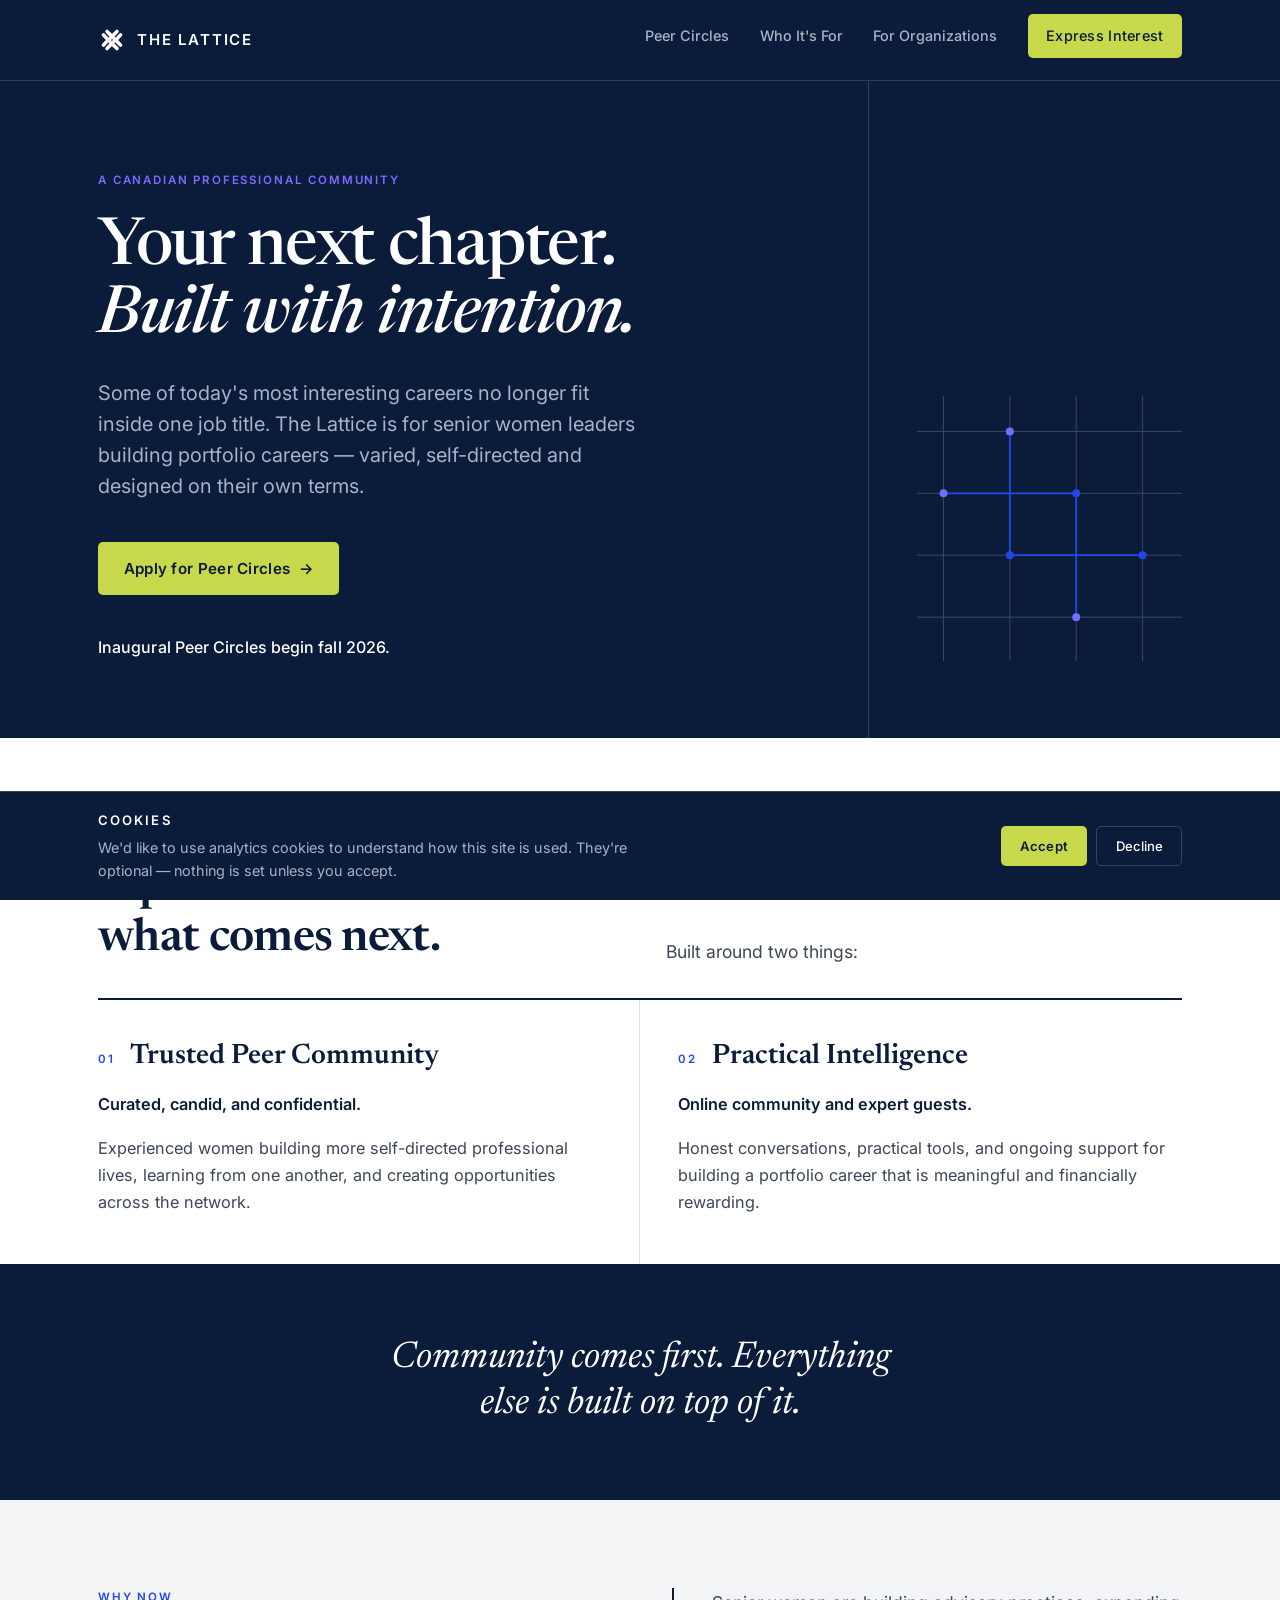
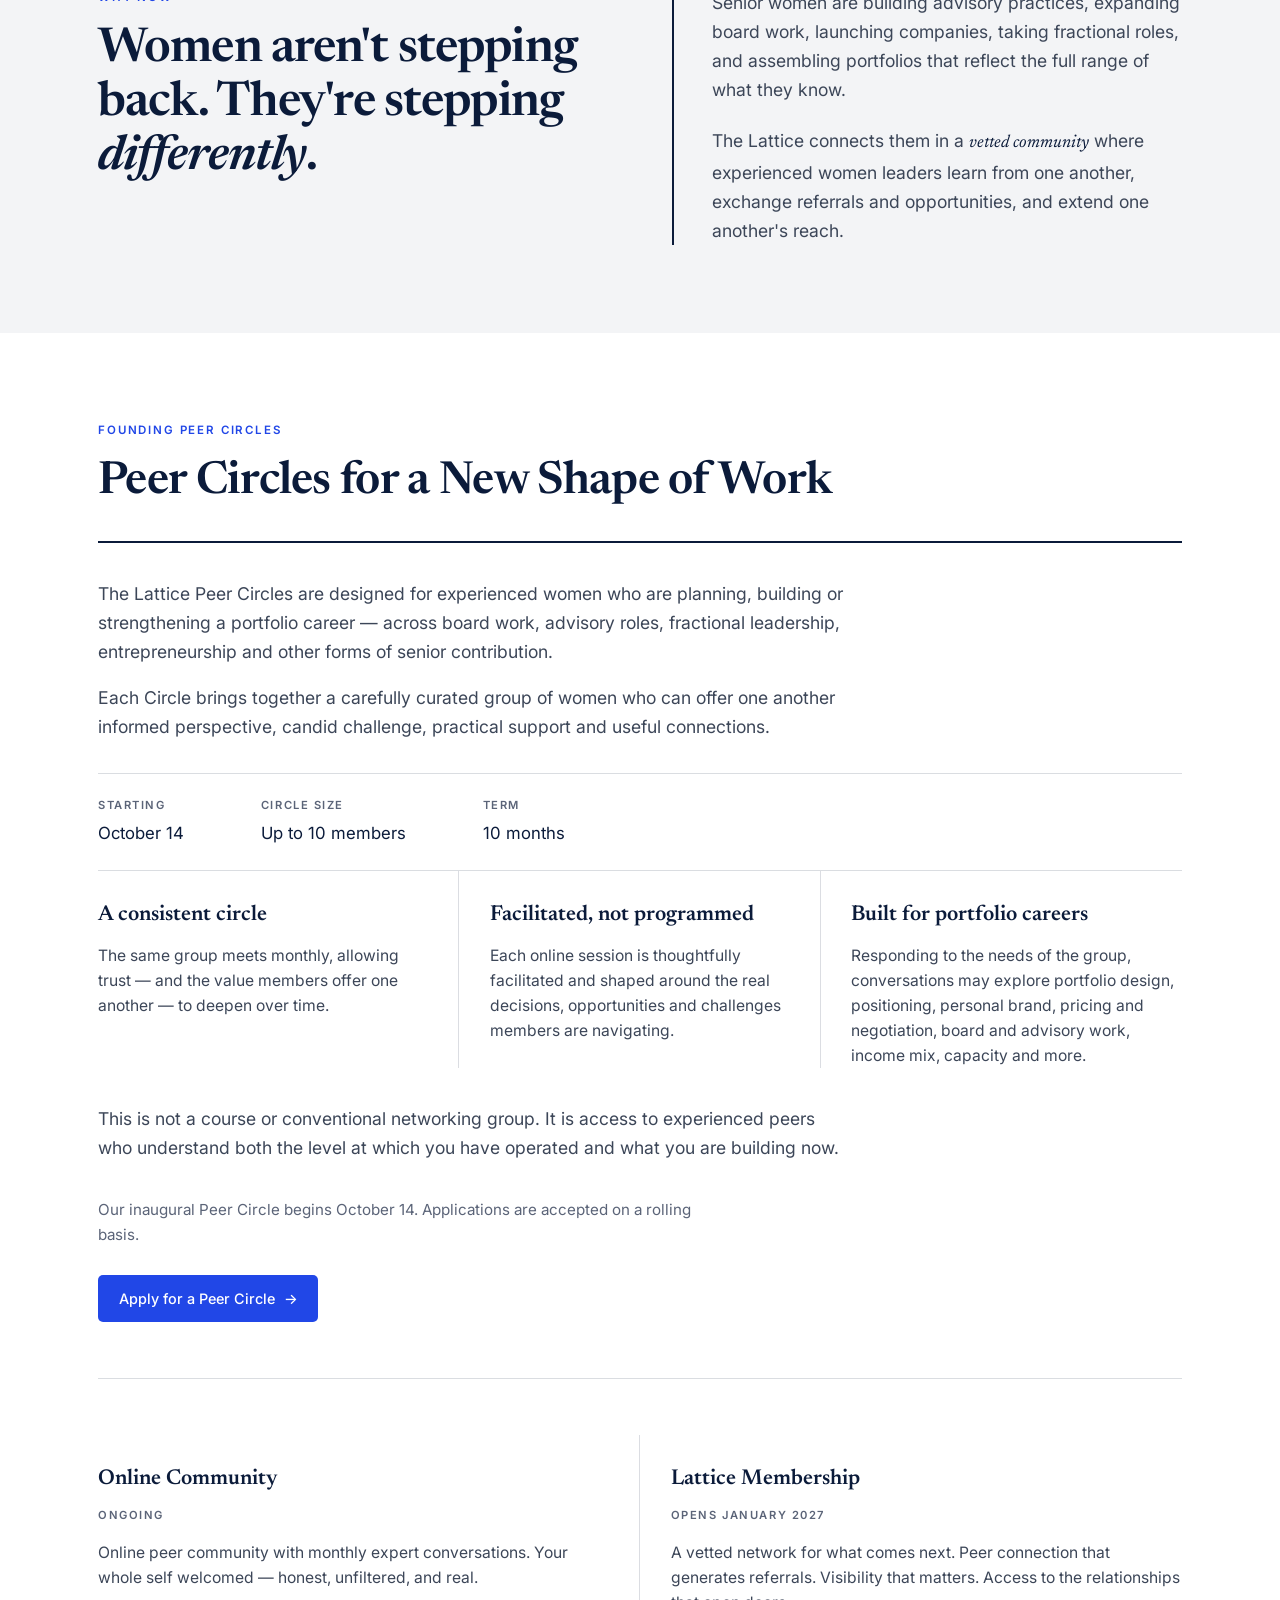
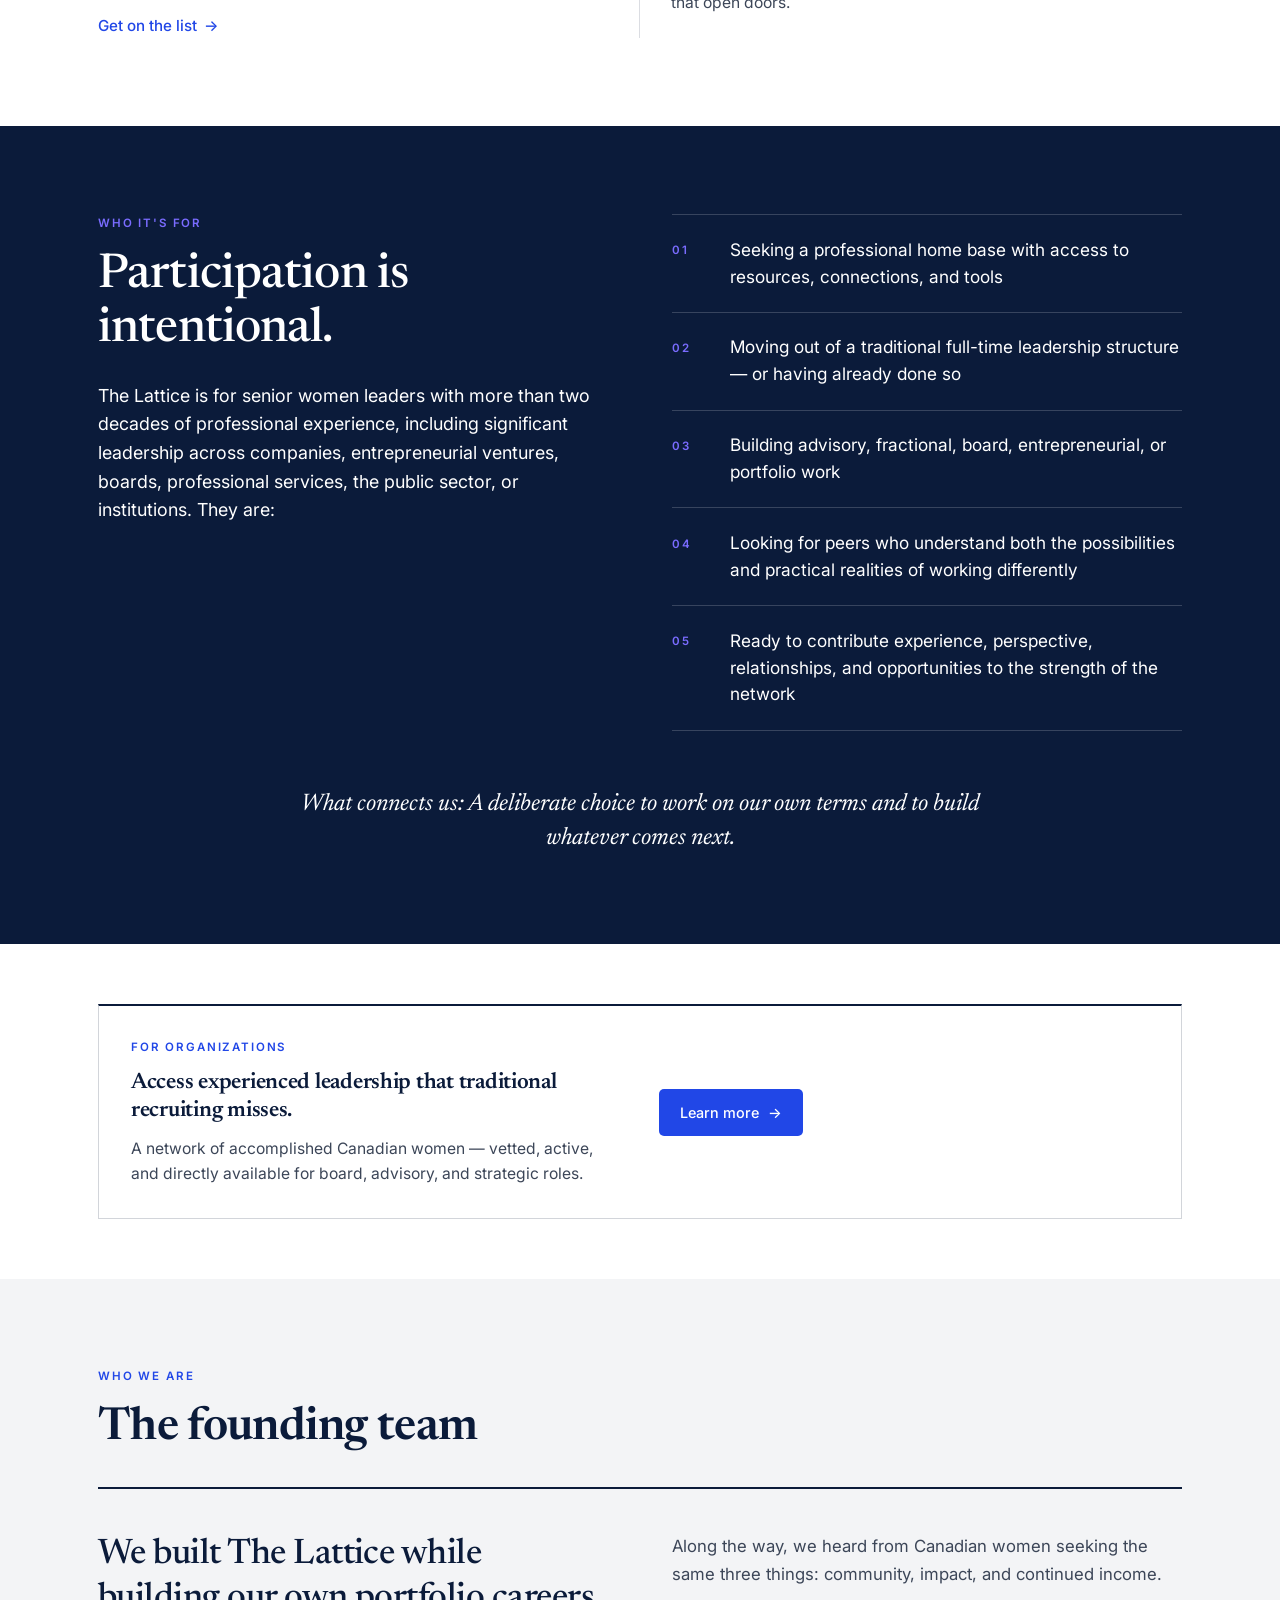
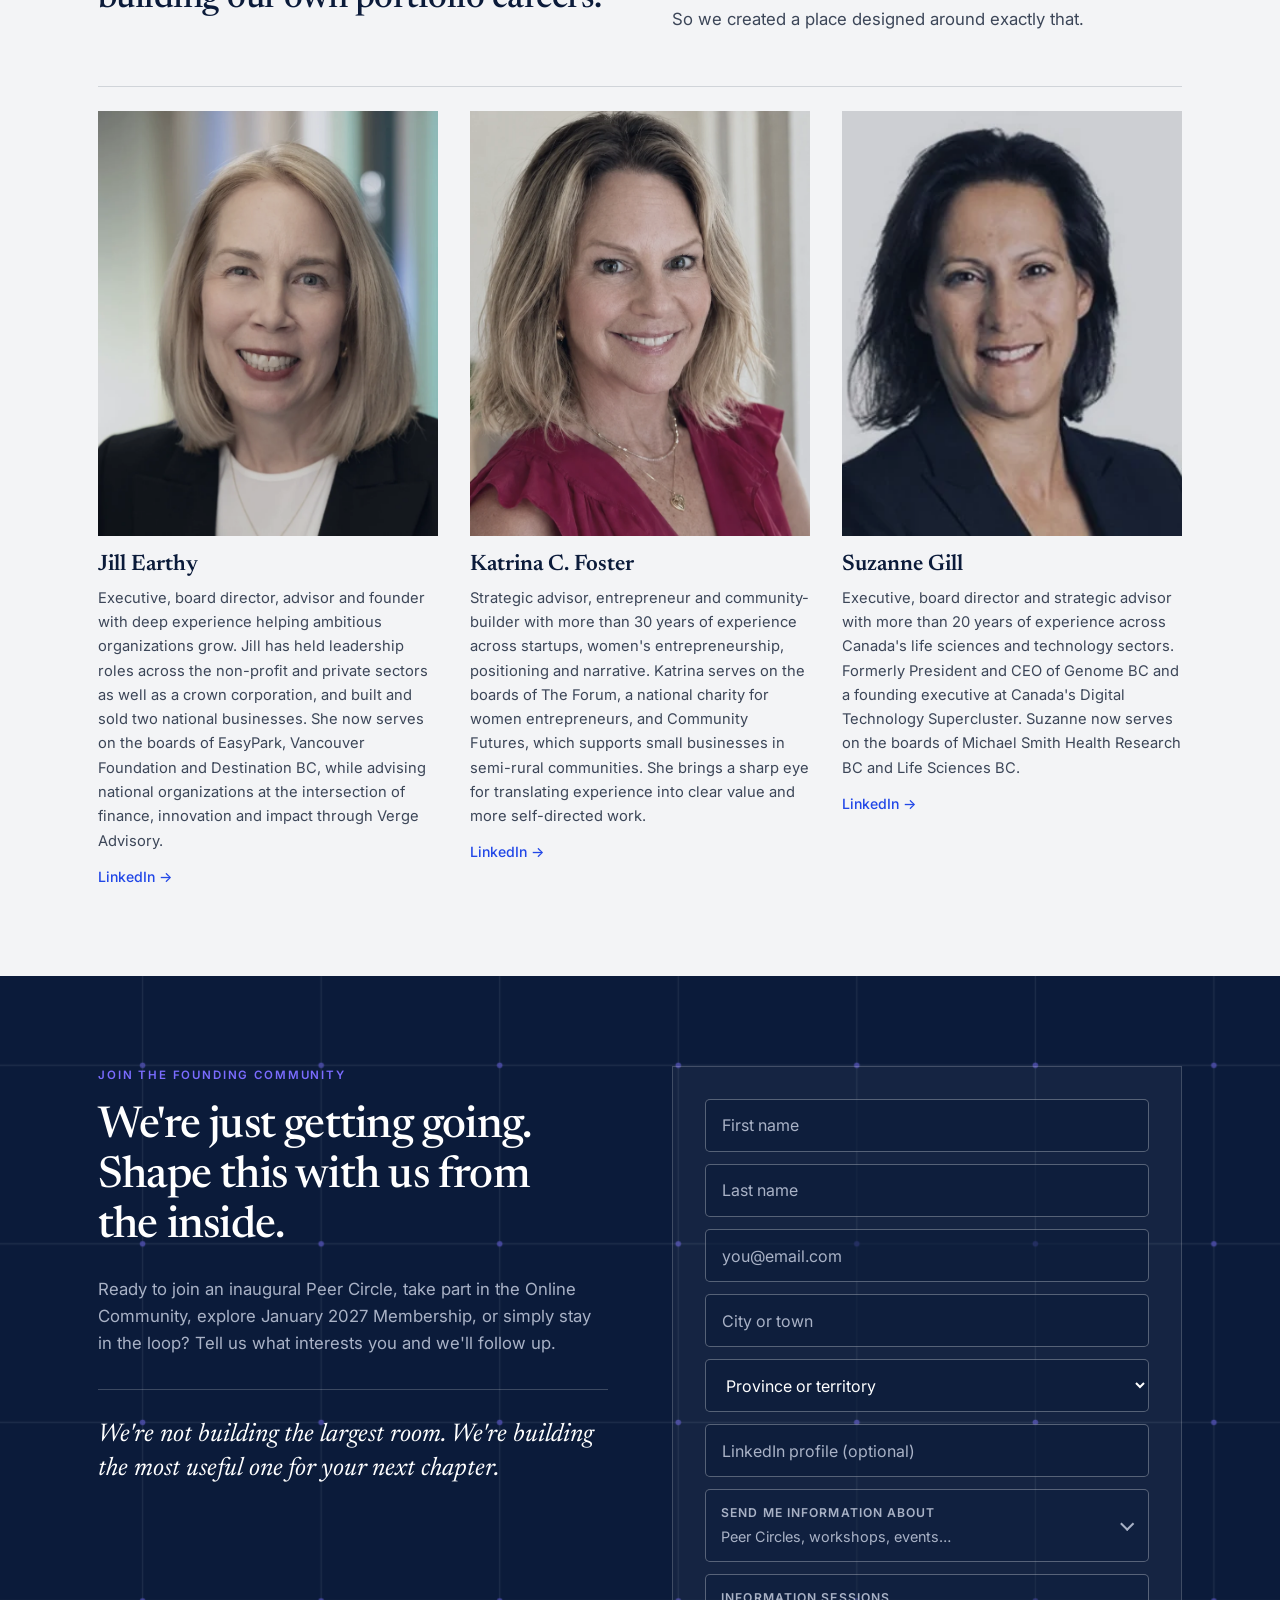
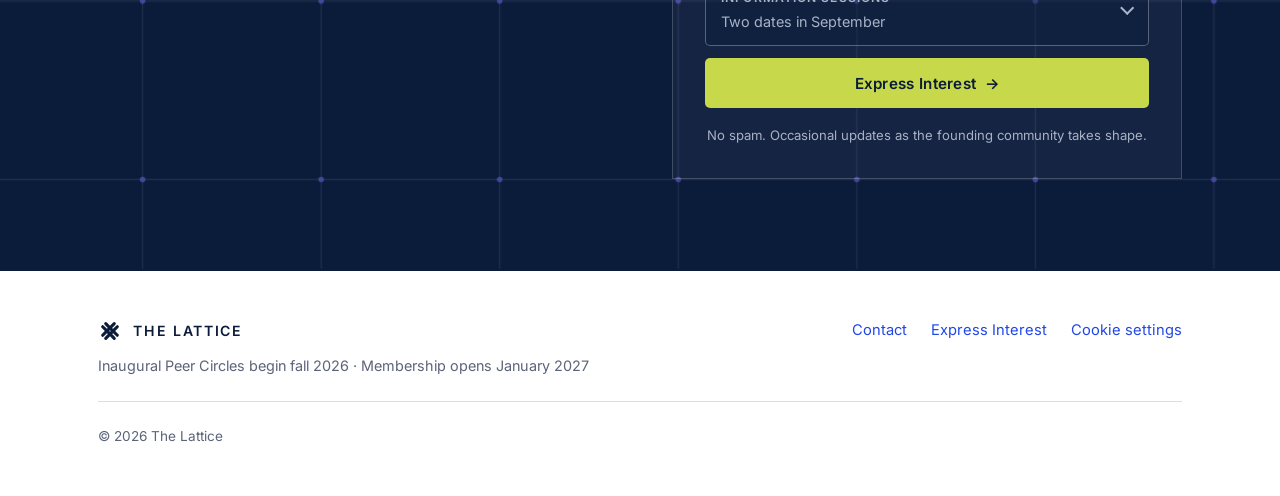
==== commit 120a1c1d: "copy: rewrite the Founding Peer Circles section Eyebrow becomes 'Founding Peer Circles'. The single-" ====
--- a/index.html
+++ b/index.html
@@ -174,43 +174,49 @@
       <div class="wrap">
         <div class="section-head">
           <div>
-            <span class="eyebrow">How to Get Involved</span>
+            <span class="eyebrow">Founding Peer Circles</span>
             <h2>Peer Circles for a New Shape of Work</h2>
           </div>
         </div>
 
-        <p class="circle-lead">Our facilitated Peer Circles bring experienced women together to work through the real decisions behind a portfolio career &mdash; what to pursue, how to position and price their experience, where to find clients and opportunities, and how to keep moving.</p>
+        <p class="circle-lead">The Lattice Peer Circles are designed for experienced women who are planning, building or strengthening a portfolio career &mdash; across board work, advisory roles, fractional leadership, entrepreneurship and other forms of senior contribution.</p>
+        <p class="circle-lead">Each Circle brings together a carefully curated group of women who can offer one another informed perspective, candid challenge, practical support and useful connections.</p>
 
         <!-- Three facts, not a pricing table. Small labels, body copy,
-             no oversized figures. -->
+             no oversized figures. "Starting" needs revisiting once the
+             inaugural Circle is under way. -->
         <dl class="circle-facts">
-          <div><dt>Starting</dt><dd>Fall 2026</dd></div>
+          <div><dt>Starting</dt><dd>October 14</dd></div>
           <div><dt>Circle size</dt><dd>Up to 10 members</dd></div>
           <div><dt>Term</dt><dd>10 months</dd></div>
         </dl>
 
-        <!-- What a Circle actually does. Reuses the .offers grid so these
+        <!-- What a Circle actually is. Reuses the .offers grid so these
              sit in the same three-column rhythm as the rest of the page. -->
         <div class="offers" data-stack>
           <div class="offer">
-            <h3>Shape the work you want</h3>
-            <p class="offer-body">Define the right mix of board, advisory, fractional, entrepreneurial, and other work for this stage of your career.</p>
+            <h3>A consistent circle</h3>
+            <p class="offer-body">The same group meets monthly, allowing trust &mdash; and the value members offer one another &mdash; to deepen over time.</p>
           </div>
           <div class="offer">
-            <h3>Strengthen your commercial footing</h3>
-            <p class="offer-body">Translate a career of titles and experience into clearer value, stronger positioning, and work that is meaningful and financially rewarding.</p>
+            <h3>Facilitated, not programmed</h3>
+            <p class="offer-body">Each online session is thoughtfully facilitated and shaped around the real decisions, opportunities and challenges members are navigating.</p>
           </div>
           <div class="offer">
-            <h3>Build momentum with credible peers</h3>
-            <p class="offer-body">Bring real questions and decisions to women who understand the possibility and the friction. Exchange perspective, connections, and opportunities &mdash; and leave with practical next steps.</p>
-          </div>
-        </div>
-
-        <p class="circle-format">Monthly facilitated gatherings, offered either fully virtual or hybrid, with in-person sessions in Vancouver to start. Expert input is shaped around the needs of each circle.</p>
+            <h3>Built for portfolio careers</h3>
+            <p class="offer-body">Responding to the needs of the group, conversations may explore portfolio design, positioning, personal brand, pricing and negotiation, board and advisory work, income mix, capacity and more.</p>
+          </div>
+        </div>
+
+        <!-- The differentiator, so it carries the same weight as the
+             introduction rather than the muted note treatment below it. -->
+        <p class="circle-lead">This is not a course or conventional networking group. It is access to experienced peers who understand both the level at which you have operated and what you are building now.</p>
+
+        <p class="circle-format">Our inaugural Peer Circle begins October 14. Applications are accepted on a rolling basis.</p>
 
         <p class="circle-cta">
           <!-- Cobalt, not citron: this is a light ground. -->
-          <a class="btn btn-cobalt" href="/apply">Apply for Peer Circles <span aria-hidden="true">&rarr;</span></a>
+          <a class="btn btn-cobalt" href="/apply">Apply for a Peer Circle <span aria-hidden="true">&rarr;</span></a>
         </p>
 
         <hr class="rule-soft" />
--- a/css/styles.css
+++ b/css/styles.css
@@ -509,6 +509,9 @@
   max-width: 68ch;
   margin-top: 2.25rem;
 }
+/* Consecutive lead paragraphs are one thought, not two blocks — the full
+   step between them reads as a section break. */
+.circle-lead + .circle-lead { margin-top: 1.1rem; }
 
 /* Three facts, not a pricing table. The label sits above the value, both
    at body weight, so no single figure shouts. */
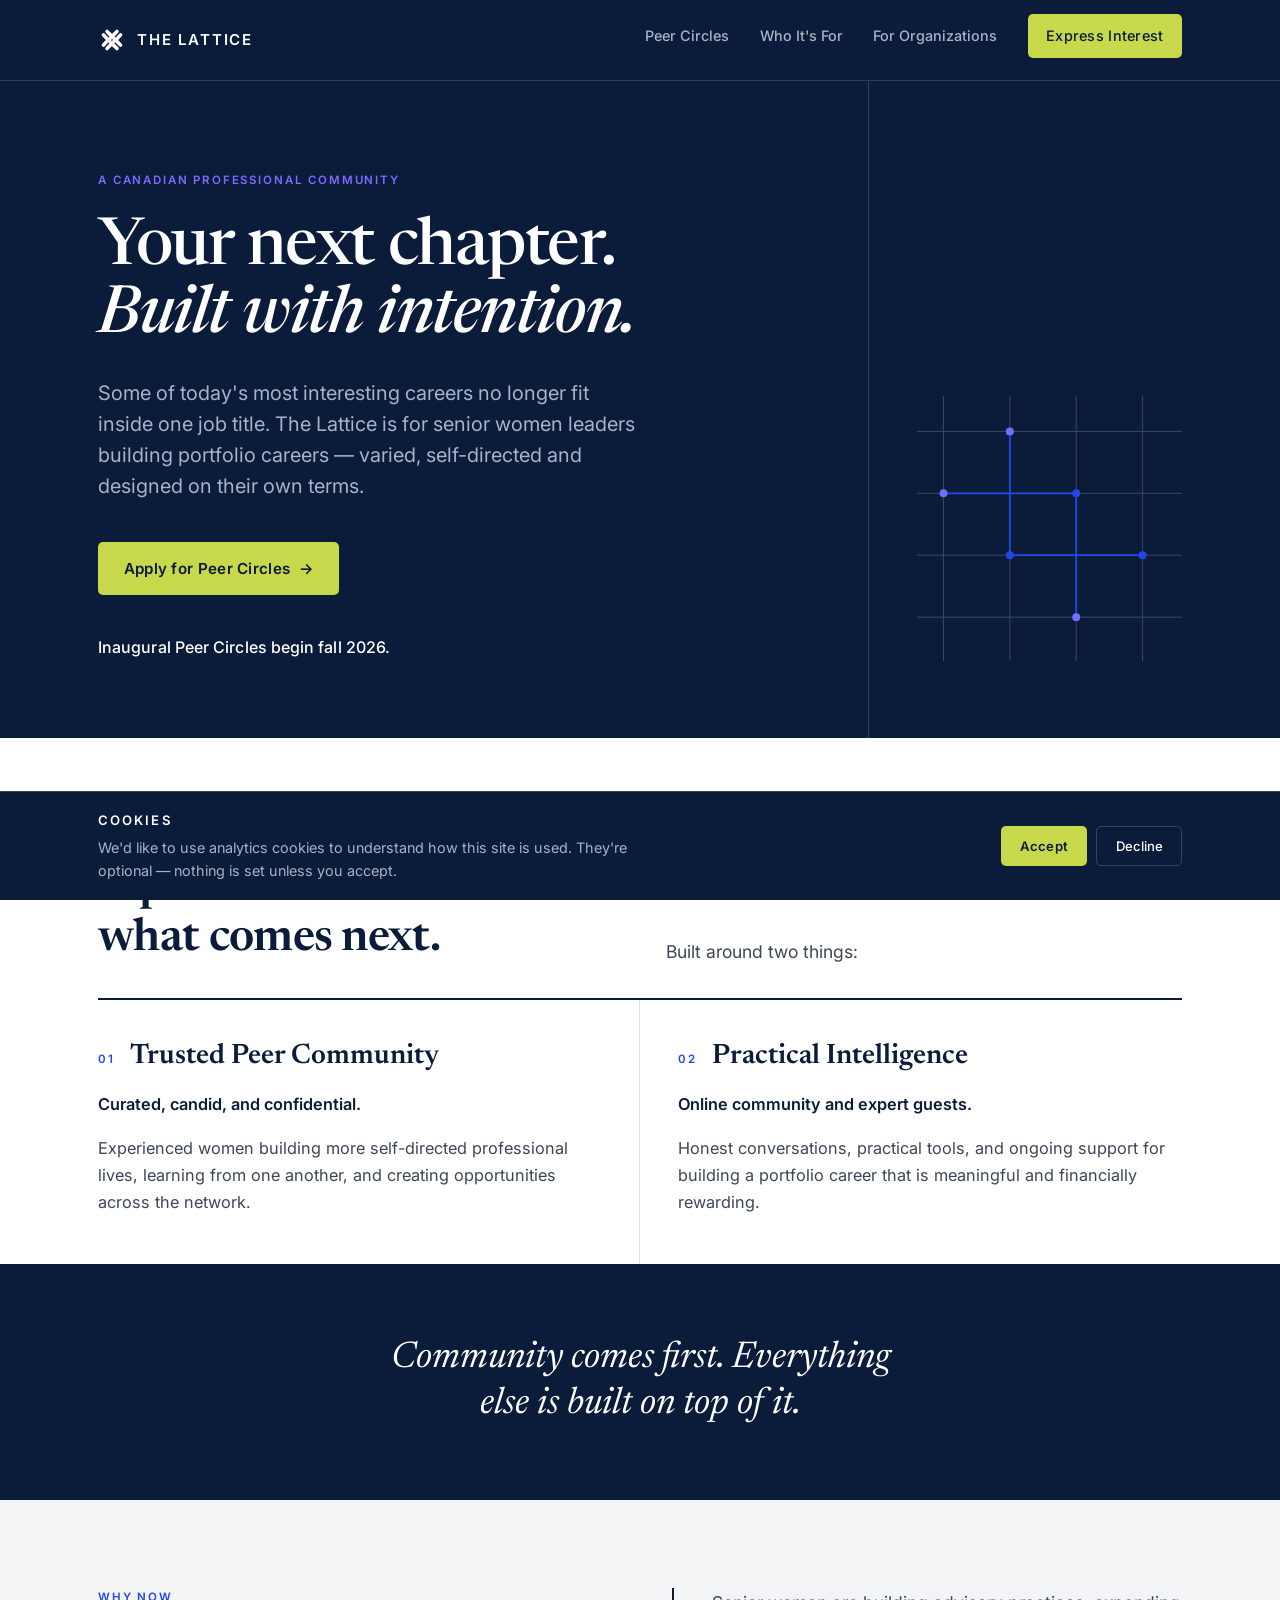
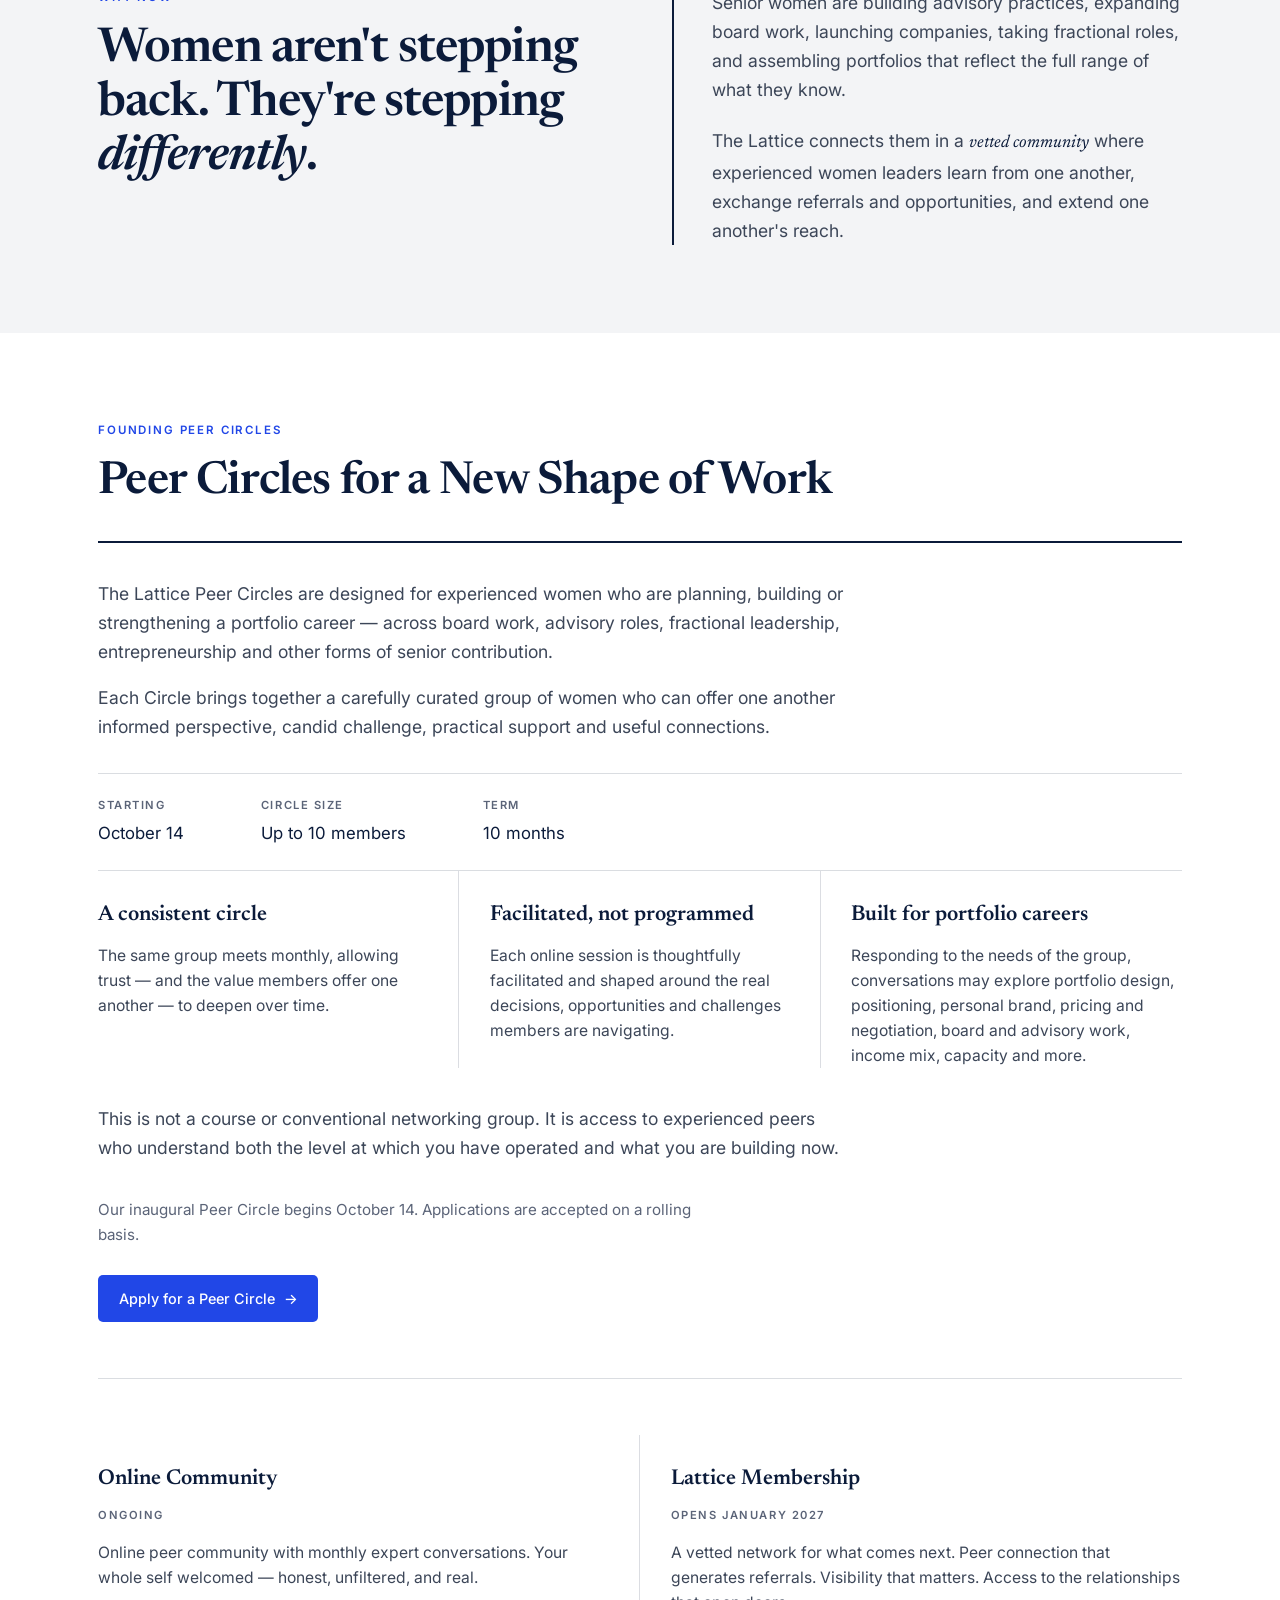
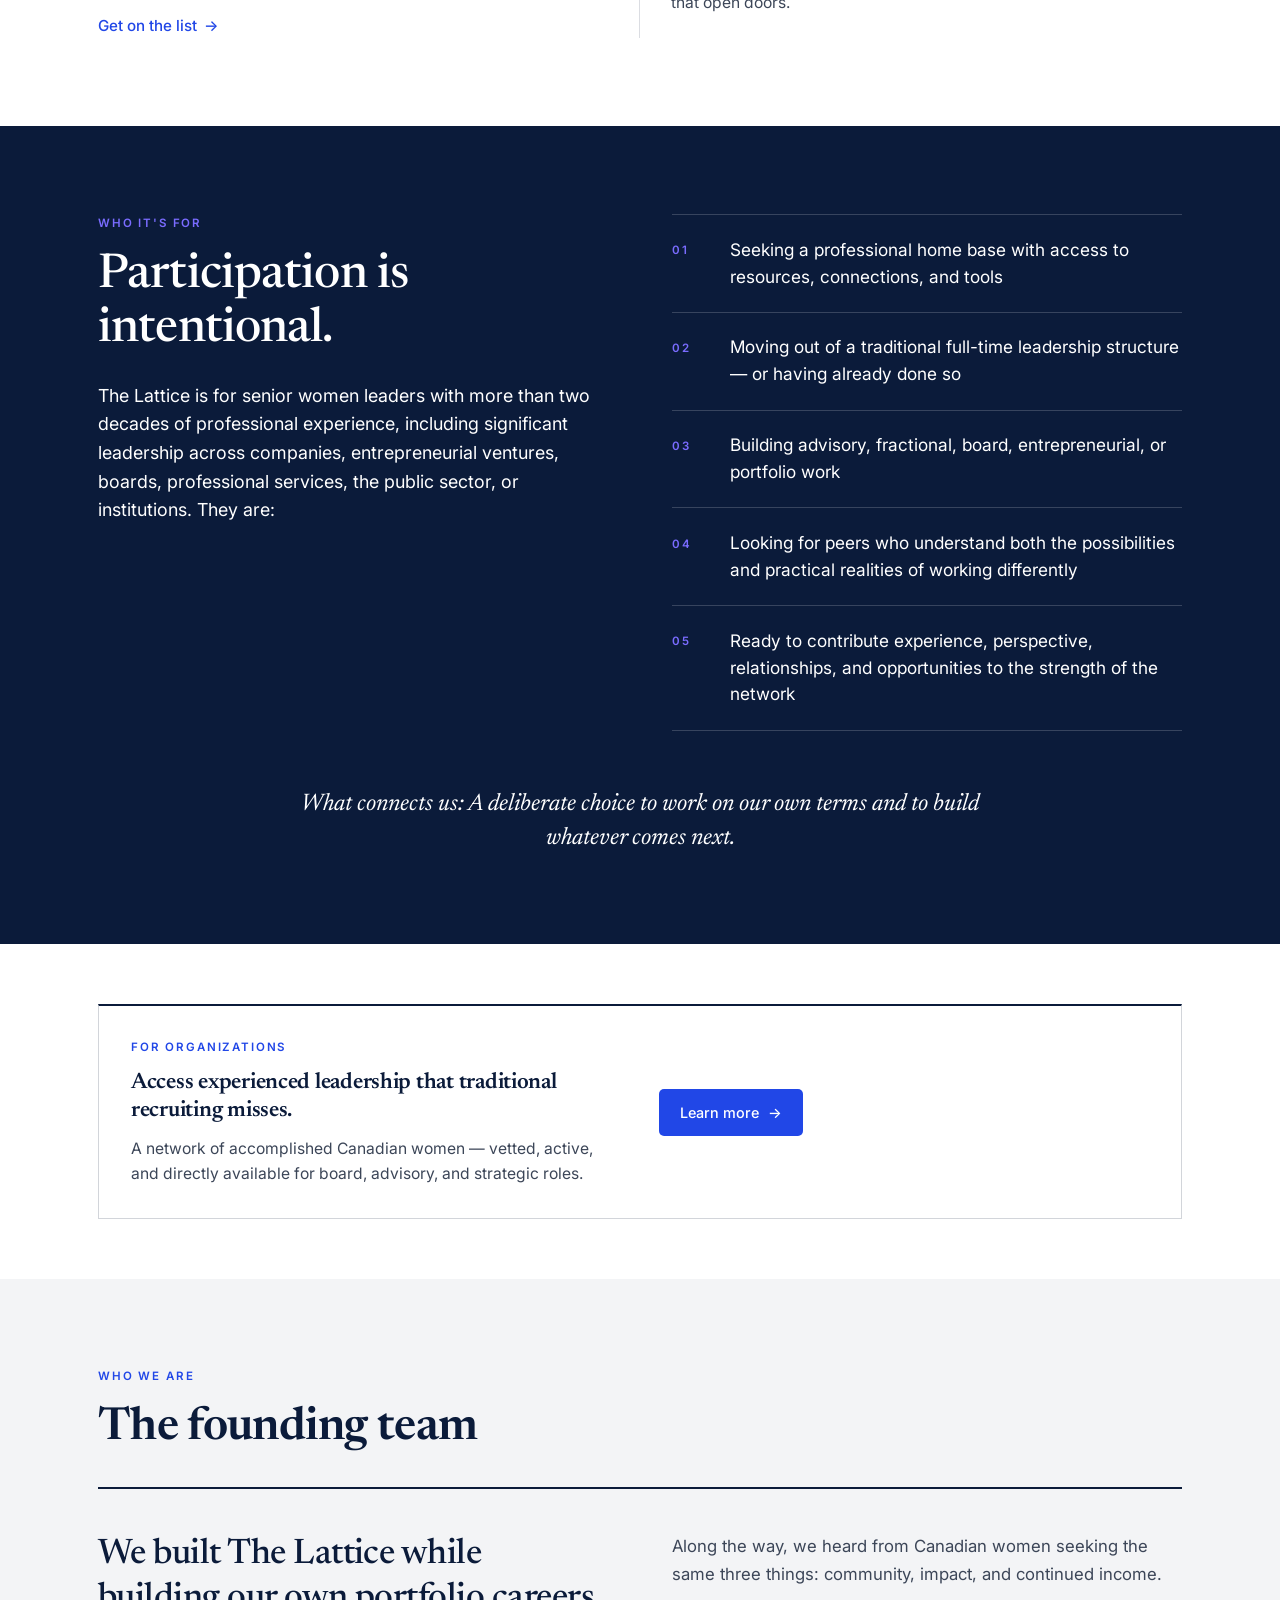
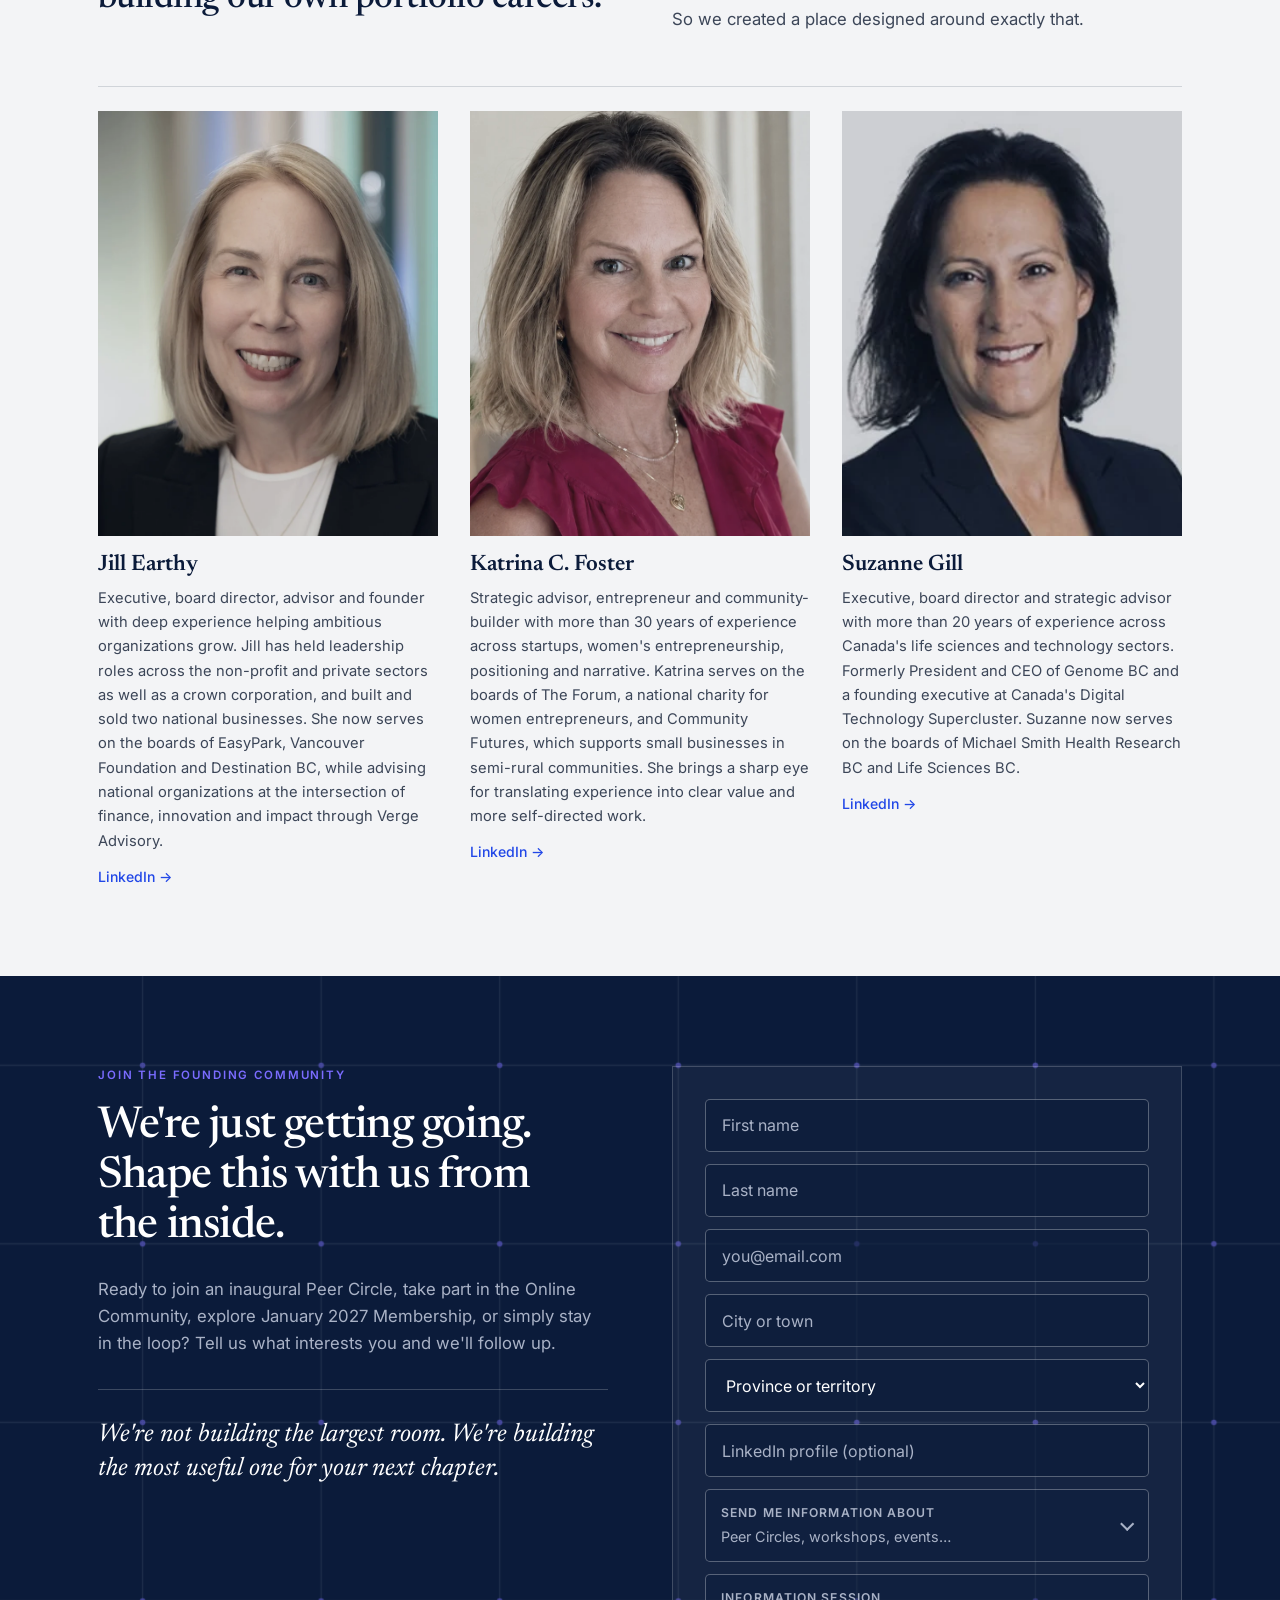
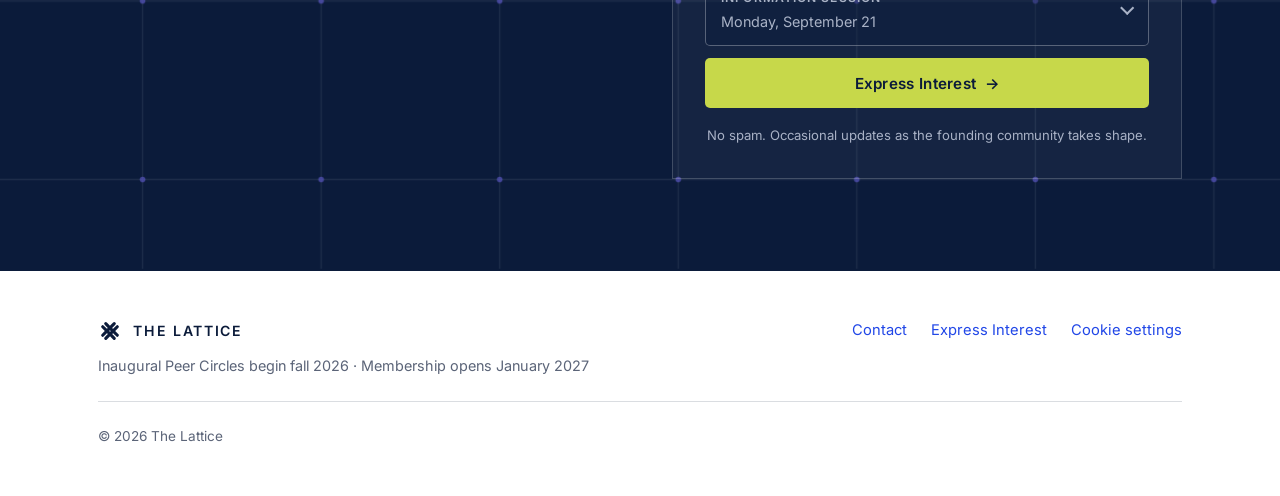
==== commit 1bc19709: "feat: single September 21 information session, with join link on confirm Both previous dates (Sept 9" ====
--- a/index.html
+++ b/index.html
@@ -452,23 +452,23 @@
             </details>
 
             <!-- Session dates are hardcoded by request. Changing them is an edit
-                 to these three lines and the summary placeholder above. Drop a
-                 date once it has passed, and keep the placeholder's count
-                 ("Two dates in September") and "Neither of these works" in step
-                 with how many remain. -->
+                 to the date lines below, the summary placeholder above, and the
+                 matching placeholder in js/main.js. Drop a date once it has
+                 passed. Keep the wording in step with how many remain: the
+                 title ("Information session"), the hint, and the last option
+                 ("This date doesn't work") all read singular right now. -->
             <details class="field-group" id="group-session">
               <summary>
                 <span class="fg-text">
-                  <span class="fg-title">Information sessions</span>
-                  <span class="fg-state is-empty" id="session-summary">Two dates in September</span>
+                  <span class="fg-title">Information session</span>
+                  <span class="fg-state is-empty" id="session-summary">Monday, September 21</span>
                 </span>
                 <span class="fg-chev" aria-hidden="true"></span>
               </summary>
               <div class="fg-body">
-                <p class="fg-hint">Free, 30 minutes. Tick any you could make.</p>
-                <label class="check"><input type="checkbox" name="session" value="Wed 9 Sept, 10:30 PT" /><span>Wednesday, September 9<span class="check-when">10:30&ndash;11:00am PT</span></span></label>
-                <label class="check"><input type="checkbox" name="session" value="Wed 16 Sept, 9:30 PT" /><span>Wednesday, September 16<span class="check-when">9:30&ndash;10:00am PT</span></span></label>
-                <label class="check"><input type="checkbox" name="session" value="None of these — keep me posted" /><span>Neither of these works<span class="check-when">Keep me posted about future dates</span></span></label>
+                <p class="fg-hint">Free, 30 minutes. Tick the box if you can make it.</p>
+                <label class="check"><input type="checkbox" name="session" value="Mon 21 Sept, 10:00 PT" /><span>Monday, September 21<span class="check-when">10:00&ndash;10:30am PT</span></span></label>
+                <label class="check"><input type="checkbox" name="session" value="Can't make it — keep me posted" /><span>This date doesn't work<span class="check-when">Keep me posted about future dates</span></span></label>
               </div>
             </details>
 
--- a/css/styles.css
+++ b/css/styles.css
@@ -939,6 +939,48 @@
   color: var(--lattice-text-on-navy);
 }
 .form-done p { color: var(--lattice-text-on-navy-2); margin-top: 0; }
+
+/* Join details, shown only to someone who ticked the session date. Set off
+   by a hairline rather than a panel — this sits on navy, inside a panel
+   already, and a box inside a box reads as clutter. */
+.form-done-join {
+  margin-top: 0.4rem;
+  padding-top: 1.1rem;
+  border-top: 1px solid var(--lattice-border-on-navy);
+  display: flex;
+  flex-direction: column;
+  align-items: start;
+  gap: 0.3rem;
+}
+/* Two-class selectors throughout: `.form-done p` already sets a colour, and
+   a single class loses to it. */
+.form-done .form-done-label {
+  font-weight: 600;
+  font-size: var(--lattice-size-label);
+  letter-spacing: var(--lattice-track-label);
+  text-transform: uppercase;
+  /* Matches the on-navy eyebrows elsewhere on the page. */
+  color: var(--lattice-iris);
+}
+.form-done .form-done-when { color: var(--lattice-text-on-navy); }
+
+/* .text-link is cobalt, which is a light-ground colour — 2.5:1 on ink navy.
+   This link sits on navy, so it takes the on-navy treatment instead. */
+.form-done-join .text-link {
+  margin-top: 0.45rem;
+  color: var(--lattice-text-on-navy);
+  text-decoration: underline;
+  text-underline-offset: 0.25em;
+  text-decoration-color: var(--lattice-border-on-navy);
+}
+.form-done-join .text-link:hover {
+  color: var(--lattice-citron);
+  text-decoration-color: var(--lattice-citron);
+}
+.form-done .form-done-note {
+  font-size: 0.85rem;
+  margin-top: 0.5rem;
+}
 
 
 /* ---------------- Footer ---------------- */
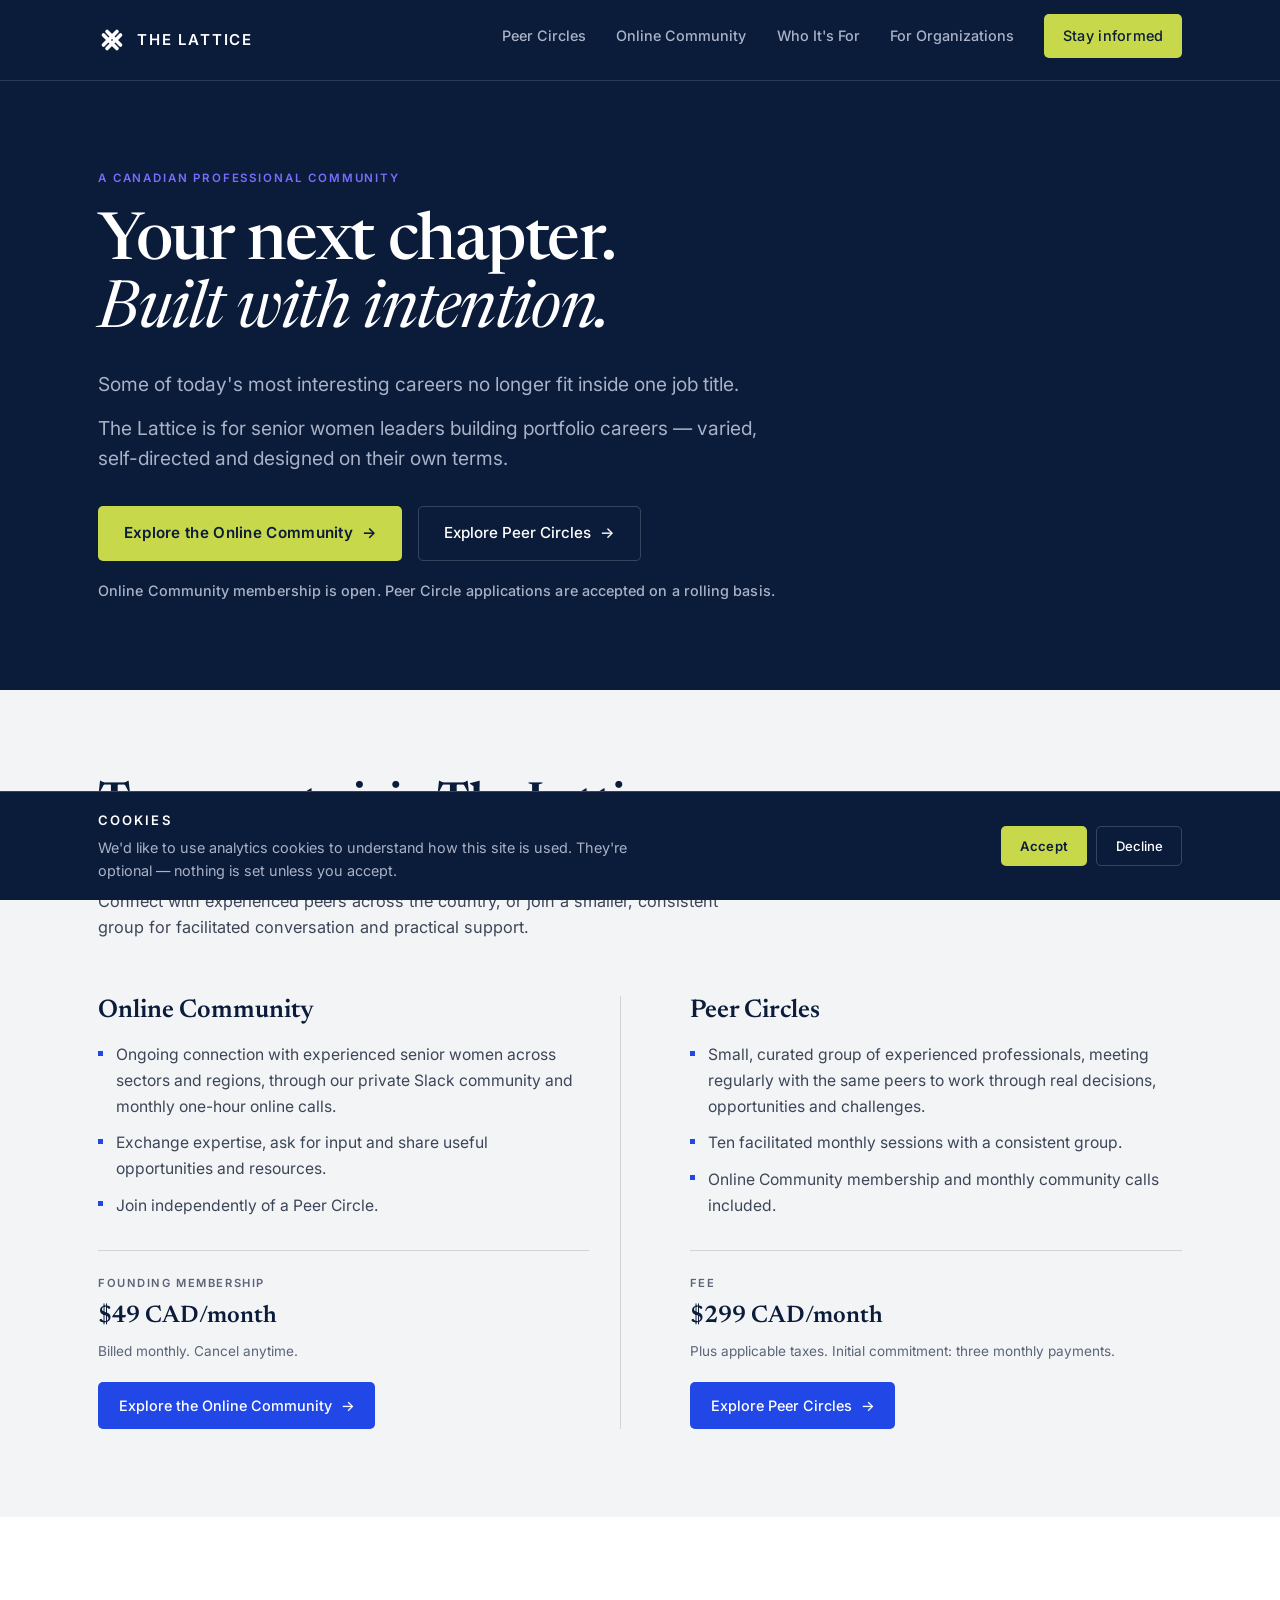
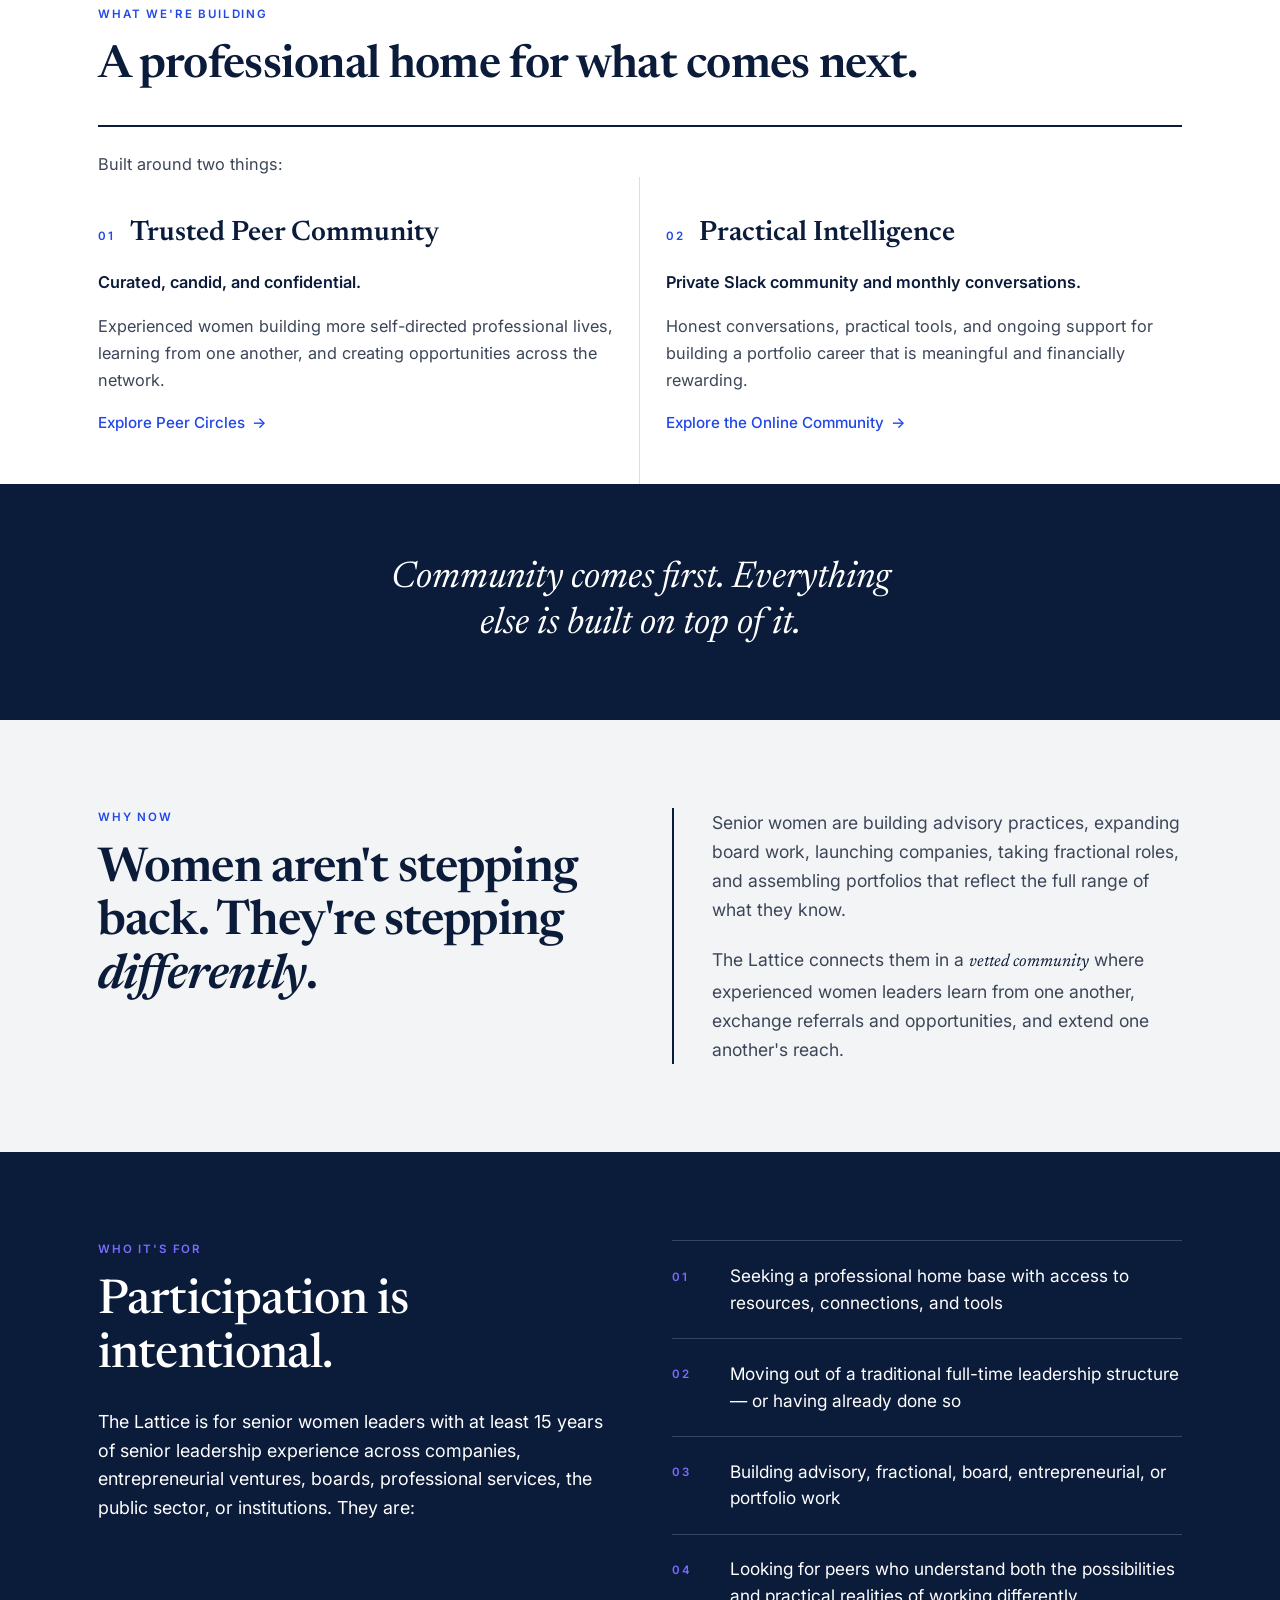
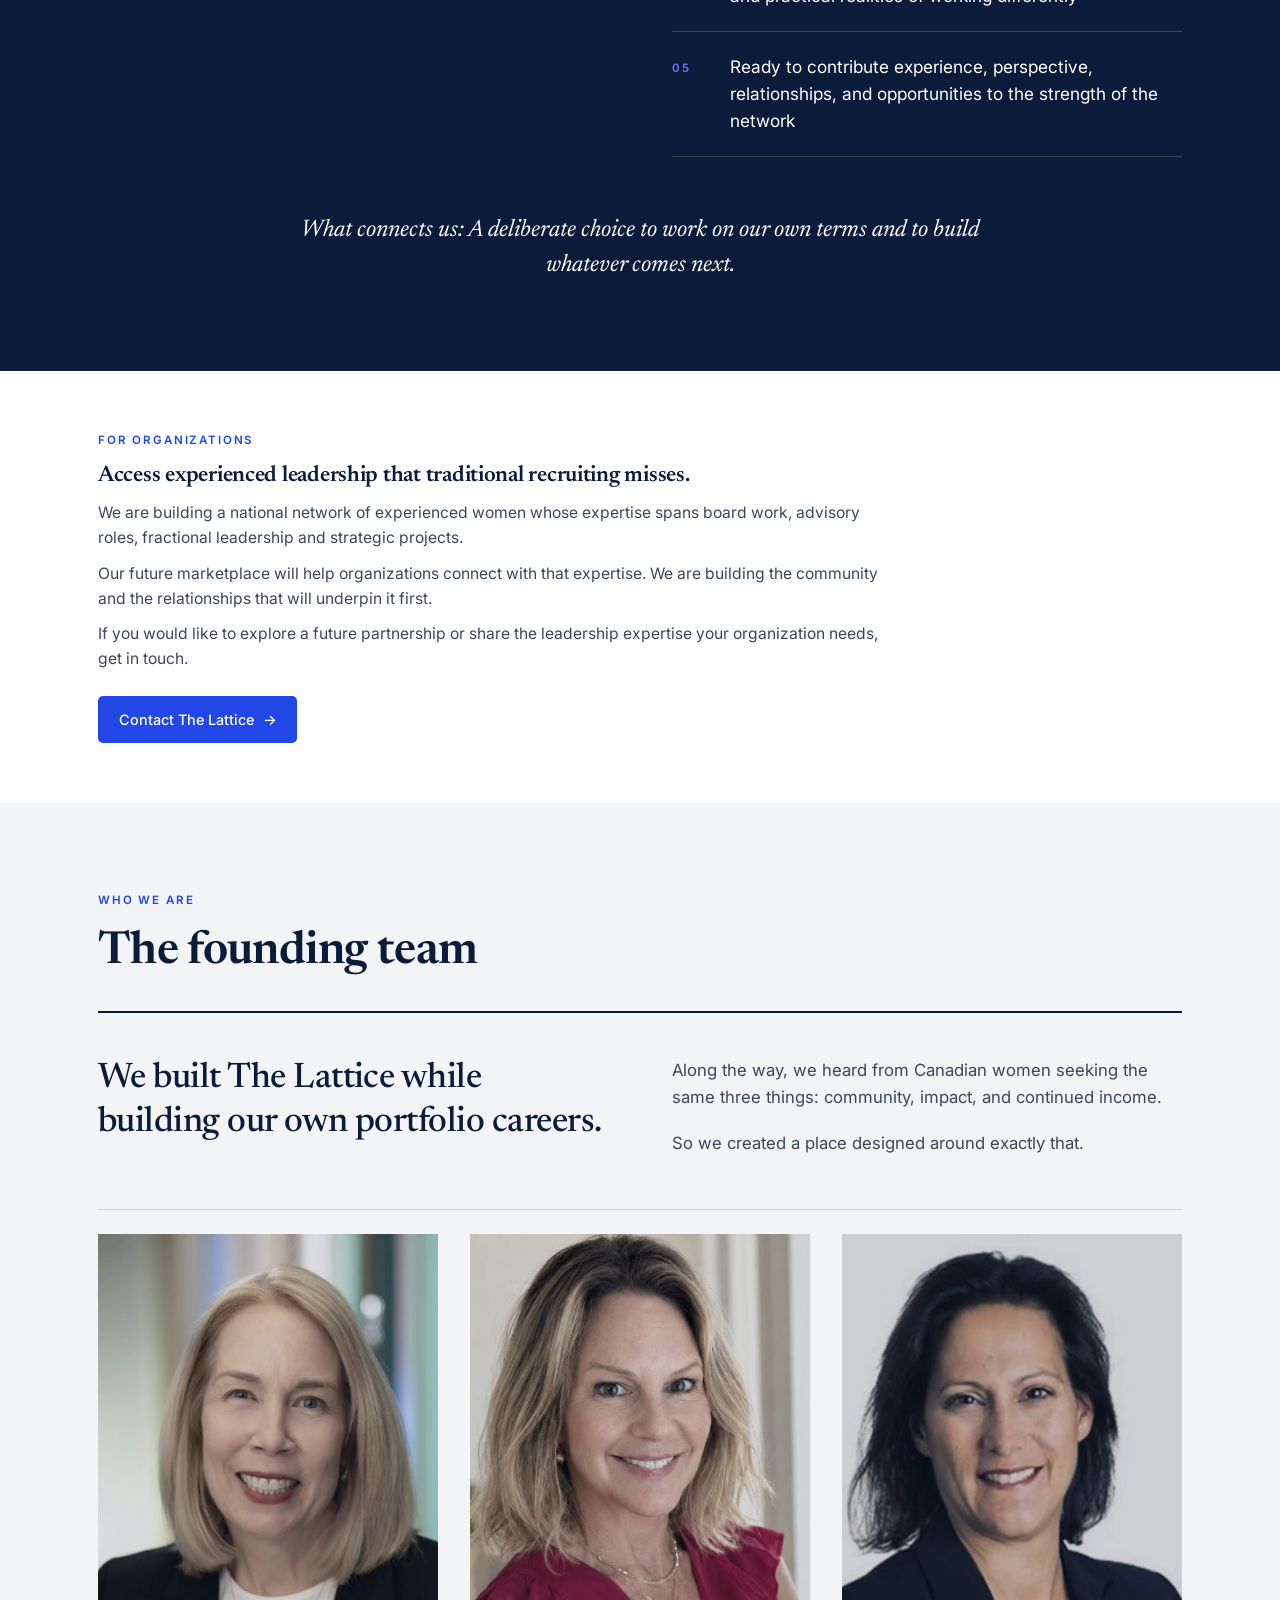
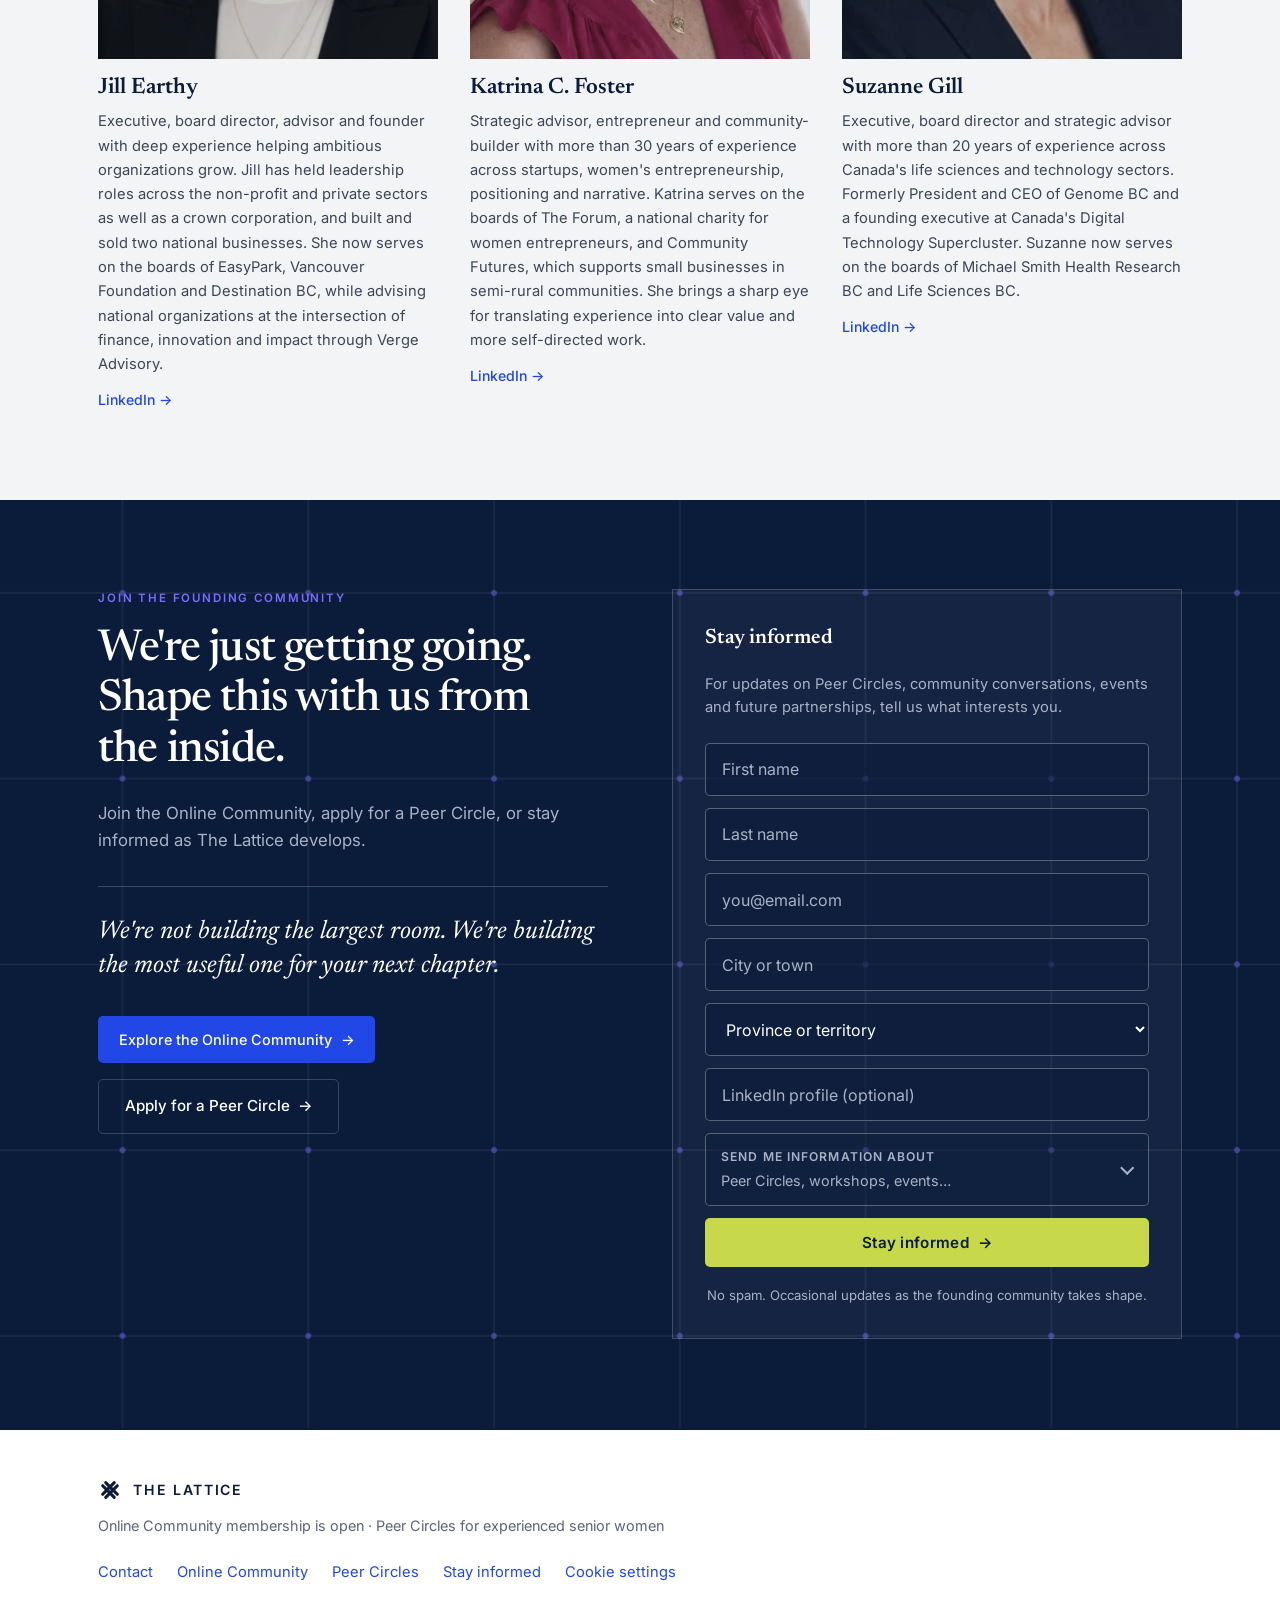
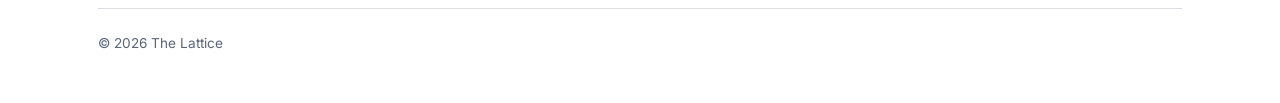
==== commit 81182bbd: "Rebuild hero and comparison sections, split Peer Circles onto its own page, revise Community and App" ====
--- a/index.html
+++ b/index.html
@@ -3,23 +3,23 @@
 <head>
   <meta charset="UTF-8" />
   <meta name="viewport" content="width=device-width, initial-scale=1.0" />
-  <title>The Lattice | Peer Circles for Senior Canadian Women Leaders</title>
-  <meta name="description" content="The Lattice is a professional community for senior Canadian women leaders building portfolio careers. Peer Circles begin fall 2026; membership opens January 2027." />
+  <title>The Lattice | Online Community and Peer Circles for Senior Women Leaders</title>
+  <meta name="description" content="A Canadian professional community for senior women building portfolio careers. Join the Online Community or apply for a facilitated Peer Circle." />
   <link rel="canonical" href="https://thelattice.ca/" />
 
   <!-- Open Graph -->
-  <meta property="og:title" content="The Lattice | Peer Circles for Senior Canadian Women Leaders" />
-  <meta property="og:description" content="A professional community for senior Canadian women leaders building portfolio careers. Peer Circles begin fall 2026; membership opens January 2027." />
+  <meta property="og:title" content="The Lattice | Online Community and Peer Circles for Senior Women Leaders" />
+  <meta property="og:description" content="A Canadian professional community for senior women building portfolio careers. Join the Online Community or apply for a facilitated Peer Circle." />
   <meta property="og:type" content="website" />
   <meta property="og:url" content="https://thelattice.ca/" />
   <meta property="og:site_name" content="The Lattice" />
   <meta property="og:image" content="https://thelattice.ca/assets/the-lattice-social-preview.png" />
-  <meta property="og:image:alt" content="The Lattice — Peer Circles for senior Canadian women leaders" />
+  <meta property="og:image:alt" content="The Lattice — Online Community and Peer Circles for senior women leaders" />
 
   <!-- Twitter -->
   <meta name="twitter:card" content="summary_large_image" />
-  <meta name="twitter:title" content="The Lattice | Peer Circles for Senior Canadian Women Leaders" />
-  <meta name="twitter:description" content="A professional community for senior Canadian women leaders building portfolio careers. Peer Circles begin fall 2026; membership opens January 2027." />
+  <meta name="twitter:title" content="The Lattice | Online Community and Peer Circles for Senior Women Leaders" />
+  <meta name="twitter:description" content="A Canadian professional community for senior women building portfolio careers. Join the Online Community or apply for a facilitated Peer Circle." />
   <meta name="twitter:image" content="https://thelattice.ca/assets/the-lattice-social-preview.png" />
 
   <!-- Fonts: Newsreader (display) + Inter (UI, body, wordmark). Two families only. -->
@@ -54,10 +54,11 @@
         <span class="wordmark">The Lattice</span>
       </a>
       <nav class="nav-links" aria-label="Primary">
-        <a href="#peer-circles">Peer Circles</a>
+        <a href="/peer-circles">Peer Circles</a>
+        <a href="/community">Online Community</a>
         <a href="#who">Who It's For</a>
         <a href="#organizations">For Organizations</a>
-        <a class="btn btn-citron btn-sm" href="#join">Express Interest</a>
+        <a class="btn btn-citron btn-sm" href="#join">Stay informed</a>
       </nav>
     </div>
   </header>
@@ -65,42 +66,68 @@
   <main id="top">
 
     <!-- ============================= HERO =============================
-         Navy. Two columns, 1.42fr / 0.58fr, divided by a 1px white-18%
-         vertical rule. Both line breaks below are authored, not wrapped. -->
+         Second attempt: no graphic, no column, no divider — one
+         left-aligned stack. The headline is two stacked spans inside a
+         single H1 so "Built with intention." sits directly under "Your
+         next chapter." at the same left edge. -->
     <section class="hero ground-navy">
-      <div class="wrap hero-grid" data-stack>
-        <div class="hero-copy">
-          <span class="eyebrow eyebrow-iris">A Canadian professional community</span>
-          <h1>Your next chapter.<br /><em>Built with intention.</em></h1>
-          <p class="hero-deck">Some of today's most interesting careers no longer fit inside one job title. The Lattice is for senior women leaders building portfolio careers &mdash; varied, self-directed and designed on their own terms.</p>
-          <p class="hero-cta">
-            <!-- Leads to the Peer Circle detail, not the form: the visitor should
-                 read what a Circle involves before being asked to commit. -->
-            <a class="btn btn-citron" href="/apply">Apply for Peer Circles <span aria-hidden="true">&rarr;</span></a>
-          </p>
-          <p class="hero-dates">Inaugural Peer Circles begin fall 2026.</p>
-        </div>
-        <div class="hero-figure">
-          <!-- The lattice diagram: a faint white grid, four cobalt connectors
-               tracing a path through it, six nodes alternating iris and cobalt. -->
-          <svg class="hero-diagram" viewBox="0 0 300 300" aria-hidden="true">
-            <g stroke="#FFFFFF" stroke-width="1" opacity="0.22" fill="none">
-              <line x1="0" y1="40" x2="300" y2="40" /><line x1="0" y1="110" x2="300" y2="110" />
-              <line x1="0" y1="180" x2="300" y2="180" /><line x1="0" y1="250" x2="300" y2="250" />
-              <line x1="30" y1="0" x2="30" y2="300" /><line x1="105" y1="0" x2="105" y2="300" />
-              <line x1="180" y1="0" x2="180" y2="300" /><line x1="255" y1="0" x2="255" y2="300" />
-            </g>
-            <g class="diagram-links" stroke-width="2" fill="none">
-              <line x1="30" y1="110" x2="180" y2="110" /><line x1="180" y1="110" x2="180" y2="250" />
-              <line x1="105" y1="40" x2="105" y2="180" /><line x1="105" y1="180" x2="255" y2="180" />
-            </g>
-            <circle class="node-iris"   cx="30"  cy="110" r="4.5" />
-            <circle class="node-cobalt" cx="180" cy="110" r="4.5" />
-            <circle class="node-iris"   cx="105" cy="40"  r="4.5" />
-            <circle class="node-cobalt" cx="105" cy="180" r="4.5" />
-            <circle class="node-iris"   cx="180" cy="250" r="4.5" />
-            <circle class="node-cobalt" cx="255" cy="180" r="4.5" />
-          </svg>
+      <div class="wrap hero-copy">
+        <span class="eyebrow eyebrow-iris">A Canadian professional community</span>
+        <h1>
+          <span>Your next chapter.</span>
+          <span class="hero-line2">Built with intention.</span>
+        </h1>
+        <p class="hero-deck">Some of today's most interesting careers no longer fit inside one job title.</p>
+        <p class="hero-deck">The Lattice is for senior women leaders building portfolio careers &mdash; varied, self-directed and designed on their own terms.</p>
+        <div class="hero-cta">
+          <a class="btn btn-citron" href="/community">Explore the Online Community <span aria-hidden="true">&rarr;</span></a>
+          <a class="btn btn-ghost" href="/peer-circles">Explore Peer Circles <span aria-hidden="true">&rarr;</span></a>
+        </div>
+        <p class="hero-dates">Online Community membership is open. Peer Circle applications are accepted on a rolling basis.</p>
+      </div>
+    </section>
+
+    <!-- ===================== TWO WAYS TO JOIN =====================
+         Second attempt: open editorial, matching .pillars below — no
+         card, no background, no second border fighting the section's
+         own. Full detail for each offer now lives on its own page
+         (/community, /peer-circles); this is the concise comparison. -->
+    <section class="ground-mist" id="ways-to-join">
+      <div class="wrap">
+        <div class="section-head">
+          <div><h2>Two ways to join The Lattice</h2></div>
+        </div>
+        <p class="ways-intro">Connect with experienced peers across the country, or join a smaller, consistent group for facilitated conversation and practical support.</p>
+
+        <div class="ways-grid">
+          <div class="ways-offer">
+            <h3>Online Community</h3>
+            <ul class="ways-list">
+              <li>Ongoing connection with experienced senior women across sectors and regions, through our private Slack community and monthly one-hour online calls.</li>
+              <li>Exchange expertise, ask for input and share useful opportunities and resources.</li>
+              <li>Join independently of a Peer Circle.</li>
+            </ul>
+            <div class="ways-price">
+              <span class="ways-price-label">Founding membership</span>
+              <span class="ways-price-value">$49 CAD/month</span>
+              <span class="ways-price-note">Billed monthly. Cancel anytime.</span>
+            </div>
+            <a class="btn btn-cobalt ways-cta" href="/community">Explore the Online Community <span aria-hidden="true">&rarr;</span></a>
+          </div>
+          <div class="ways-offer">
+            <h3>Peer Circles</h3>
+            <ul class="ways-list">
+              <li>Small, curated group of experienced professionals, meeting regularly with the same peers to work through real decisions, opportunities and challenges.</li>
+              <li>Ten facilitated monthly sessions with a consistent group.</li>
+              <li>Online Community membership and monthly community calls included.</li>
+            </ul>
+            <div class="ways-price">
+              <span class="ways-price-label">Fee</span>
+              <span class="ways-price-value">$299 CAD/month</span>
+              <span class="ways-price-note">Plus applicable taxes. Initial commitment: three monthly payments.</span>
+            </div>
+            <a class="btn btn-cobalt ways-cta" href="/peer-circles">Explore Peer Circles <span aria-hidden="true">&rarr;</span></a>
+          </div>
         </div>
       </div>
     </section>
@@ -114,21 +141,23 @@
             <span class="eyebrow">What We're Building</span>
             <h2>A professional home for what comes next.</h2>
           </div>
-          <p class="section-head-note">Built around two things:</p>
-        </div>
+        </div>
+        <p class="ways-intro">Built around two things:</p>
 
         <!-- These two columns describe what the community is worth. They are
-             not purchase paths — the three offerings live in #peer-circles. -->
+             not purchase paths — full detail for each lives on its own page. -->
         <div class="pillars" data-stack>
           <div class="pillar">
             <div class="block-head"><span class="numeral">01</span><h3>Trusted Peer Community</h3></div>
             <p class="lead-line">Curated, candid, and confidential.</p>
             <p>Experienced women building more self-directed professional lives, learning from one another, and creating opportunities across the network.</p>
+            <a class="text-link" href="/peer-circles">Explore Peer Circles <span aria-hidden="true">&rarr;</span></a>
           </div>
           <div class="pillar">
             <div class="block-head"><span class="numeral">02</span><h3>Practical Intelligence</h3></div>
-            <p class="lead-line">Online community and expert guests.</p>
+            <p class="lead-line">Private Slack community and monthly conversations.</p>
             <p>Honest conversations, practical tools, and ongoing support for building a portfolio career that is meaningful and financially rewarding.</p>
+            <a class="text-link" href="/community">Explore the Online Community <span aria-hidden="true">&rarr;</span></a>
           </div>
         </div>
       </div>
@@ -148,93 +177,6 @@
         <div class="ruled-body">
           <p>Senior women are building advisory practices, expanding board work, launching companies, taking fractional roles, and assembling portfolios that reflect the full range of what they know.</p>
           <p>The Lattice connects them in a <span class="inline-display">vetted community</span> where experienced women leaders learn from one another, exchange referrals and opportunities, and extend one another's reach.</p>
-        </div>
-      </div>
-    </section>
-
-    <!-- ============ PEER CIRCLES / COMMUNITY / MEMBERSHIP ============
-         Three distinct ways in, NOT a ladder. Peer Circles take the feature
-         position because they are the immediate launch; the other two sit
-         below a rule, still findable, deliberately lighter.
-
-         Peer Circles now go to /apply, not to this form — that is a separate
-         application, not an expression of interest.
-
-         One CTA still carries data-interest: For Organizations. It scrolls to
-         the form AND ticks the matching checkbox — see js/main.js. The value
-         must match the checkbox value exactly.
-
-         Online Community carries no data-interest: the interest list has no
-         option for it, so the link scrolls to the form without ticking
-         anything. Give it an option and the attribute comes back.
-
-         Lattice Membership has no CTA at all while January 2027 is too far
-         out to ask for signups. The card stays; the link returns with it. -->
-    <section class="starting ground-white" id="peer-circles">
-      <div class="wrap">
-        <div class="section-head">
-          <div>
-            <span class="eyebrow">Founding Peer Circles</span>
-            <h2>Peer Circles for a New Shape of Work</h2>
-          </div>
-        </div>
-
-        <p class="circle-lead">The Lattice Peer Circles are designed for experienced women who are planning, building or strengthening a portfolio career &mdash; across board work, advisory roles, fractional leadership, entrepreneurship and other forms of senior contribution.</p>
-        <p class="circle-lead">Each Circle brings together a carefully curated group of women who can offer one another informed perspective, candid challenge, practical support and useful connections.</p>
-
-        <!-- Three facts, not a pricing table. Small labels, body copy,
-             no oversized figures. "Starting" needs revisiting once the
-             inaugural Circle is under way. -->
-        <dl class="circle-facts">
-          <div><dt>Starting</dt><dd>October 14</dd></div>
-          <div><dt>Circle size</dt><dd>Up to 10 members</dd></div>
-          <div><dt>Term</dt><dd>10 months</dd></div>
-        </dl>
-
-        <!-- What a Circle actually is. Reuses the .offers grid so these
-             sit in the same three-column rhythm as the rest of the page. -->
-        <div class="offers" data-stack>
-          <div class="offer">
-            <h3>A consistent circle</h3>
-            <p class="offer-body">The same group meets monthly, allowing trust &mdash; and the value members offer one another &mdash; to deepen over time.</p>
-          </div>
-          <div class="offer">
-            <h3>Facilitated, not programmed</h3>
-            <p class="offer-body">Each online session is thoughtfully facilitated and shaped around the real decisions, opportunities and challenges members are navigating.</p>
-          </div>
-          <div class="offer">
-            <h3>Built for portfolio careers</h3>
-            <p class="offer-body">Responding to the needs of the group, conversations may explore portfolio design, positioning, personal brand, pricing and negotiation, board and advisory work, income mix, capacity and more.</p>
-          </div>
-        </div>
-
-        <!-- The differentiator, so it carries the same weight as the
-             introduction rather than the muted note treatment below it. -->
-        <p class="circle-lead">This is not a course or conventional networking group. It is access to experienced peers who understand both the level at which you have operated and what you are building now.</p>
-
-        <p class="circle-format">Our inaugural Peer Circle begins October 14. Applications are accepted on a rolling basis.</p>
-
-        <p class="circle-cta">
-          <!-- Cobalt, not citron: this is a light ground. -->
-          <a class="btn btn-cobalt" href="/apply">Apply for a Peer Circle <span aria-hidden="true">&rarr;</span></a>
-        </p>
-
-        <hr class="rule-soft" />
-
-        <!-- Deliberately unnumbered. Numerals here would read as steps 02
-             and 03 of a sequence, which these are not. -->
-        <div class="offers offers-two" data-stack>
-          <div class="offer">
-            <h3>Online Community</h3>
-            <p class="timing">Ongoing</p>
-            <p class="offer-body">Online peer community with monthly expert conversations. Your whole self welcomed &mdash; honest, unfiltered, and real.</p>
-            <a class="text-link" href="#join">Get on the list <span aria-hidden="true">&rarr;</span></a>
-          </div>
-          <div class="offer">
-            <h3>Lattice Membership</h3>
-            <p class="timing">Opens January 2027</p>
-            <p class="offer-body">A vetted network for what comes next. Peer connection that generates referrals. Visibility that matters. Access to the relationships that open doors.</p>
-          </div>
         </div>
       </div>
     </section>
@@ -246,10 +188,7 @@
           <div>
             <span class="eyebrow eyebrow-iris">Who It's For</span>
             <h2 class="statement statement-light">Participation is intentional.</h2>
-            <!-- "including significant leadership across" — not "of". The old
-                 wording implied all twenty years were spent in an executive or
-                 board seat, which excludes most of the intended audience. -->
-            <p class="who-intro">The Lattice is for senior women leaders with more than two decades of professional experience, including significant leadership across companies, entrepreneurial ventures, boards, professional services, the public sector, or institutions. They are:</p>
+            <p class="who-intro">The Lattice is for senior women leaders with at least 15 years of senior leadership experience across companies, entrepreneurial ventures, boards, professional services, the public sector, or institutions. They are:</p>
           </div>
 
           <ol class="who-list">
@@ -270,14 +209,14 @@
          surrounding sections. Light ground, so the CTA is cobalt — never citron. -->
     <section class="orgs ground-white" id="organizations">
       <div class="wrap">
-        <div class="org-panel">
-          <div>
-            <span class="eyebrow">For Organizations</span>
-            <h2 class="org-heading">Access experienced leadership that traditional recruiting misses.</h2>
-            <p class="org-body">A network of accomplished Canadian women &mdash; vetted, active, and directly available for board, advisory, and strategic roles.</p>
-          </div>
+        <div class="org-panel org-panel-stack">
+          <span class="eyebrow">For Organizations</span>
+          <h2 class="org-heading">Access experienced leadership that traditional recruiting misses.</h2>
+          <p class="org-body">We are building a national network of experienced women whose expertise spans board work, advisory roles, fractional leadership and strategic projects.</p>
+          <p class="org-body">Our future marketplace will help organizations connect with that expertise. We are building the community and the relationships that will underpin it first.</p>
+          <p class="org-body">If you would like to explore a future partnership or share the leadership expertise your organization needs, get in touch.</p>
           <p class="org-cta">
-            <a class="btn btn-cobalt" href="#join" data-interest="Partner as an organization">Learn more <span aria-hidden="true">&rarr;</span></a>
+            <a class="btn btn-cobalt" href="mailto:hello@thelattice.ca">Contact The Lattice <span aria-hidden="true">&rarr;</span></a>
           </p>
         </div>
       </div>
@@ -365,18 +304,27 @@
         <div>
           <span class="eyebrow eyebrow-iris">Join the Founding Community</span>
           <h2 class="statement statement-light statement-join">We're just getting going. Shape this with us from the inside.</h2>
-          <p class="join-body">Ready to join an inaugural Peer Circle, take part in the Online Community, explore January 2027 Membership, or simply stay in the loop? Tell us what interests you and we'll follow up.</p>
+          <p class="join-body">Join the Online Community, apply for a Peer Circle, or stay informed as The Lattice develops.</p>
           <p class="join-pitch">We're not building the largest room. We're building the most useful one for your next chapter.</p>
+          <!-- Membership gets primary/secondary emphasis — cobalt for the
+               Online Community (the lower-commitment, open path), ghost for
+               Peer Circles (the facilitated, higher-commitment path). -->
+          <div class="join-ctas">
+            <a class="btn btn-cobalt" href="/community">Explore the Online Community <span aria-hidden="true">&rarr;</span></a>
+            <a class="btn btn-ghost" href="/apply">Apply for a Peer Circle <span aria-hidden="true">&rarr;</span></a>
+          </div>
         </div>
 
         <!-- Netlify Forms: submissions land in Netlify → Forms.
              The honeypot field is hidden in CSS (.hp), not with [hidden]. -->
         <div class="form-panel" id="form-panel">
+          <p class="form-heading">Stay informed</p>
+          <p class="form-subhead">For updates on Peer Circles, community conversations, events and future partnerships, tell us what interests you.</p>
           <!-- novalidate is added by js/main.js at runtime, not here. In the markup it
                disabled the browser's own required-field check for anyone whose JS did
                not run, which is how 23 submissions arrived with an email and no name. -->
-          <form class="signup" name="early-access" method="POST" data-netlify="true" netlify-honeypot="bot-field">
-            <input type="hidden" name="form-name" value="early-access" />
+          <form class="signup" name="general-interest" method="POST" data-netlify="true" netlify-honeypot="bot-field">
+            <input type="hidden" name="form-name" value="general-interest" />
             <p class="hp"><label>Don't fill this out: <input name="bot-field" tabindex="-1" autocomplete="off" /></label></p>
 
             <div class="field">
@@ -441,9 +389,12 @@
                 <span class="fg-chev" aria-hidden="true"></span>
               </summary>
               <div class="fg-body">
-                <!-- These values are the contract with data-interest attributes
-                     on the section CTAs. Change one, change both. -->
+                <!-- No section CTA currently sets data-interest (Peer Circles and
+                     Online Community both link out to their own pages now), but
+                     js/main.js still ticks a box when one carries that attribute
+                     matching a value here — wire a future CTA up the same way. -->
                 <label class="check"><input type="checkbox" name="interest" value="Peer Circles" /><span>Peer Circles</span></label>
+                <label class="check"><input type="checkbox" name="interest" value="Online Community" /><span>Online Community</span></label>
                 <label class="check"><input type="checkbox" name="interest" value="Online workshops" /><span>Online workshops</span></label>
                 <label class="check"><input type="checkbox" name="interest" value="In-person events" /><span>In-person events</span></label>
                 <label class="check"><input type="checkbox" name="interest" value="General resources" /><span>General resources</span></label>
@@ -451,28 +402,7 @@
               </div>
             </details>
 
-            <!-- Session dates are hardcoded by request. Changing them is an edit
-                 to the date lines below, the summary placeholder above, and the
-                 matching placeholder in js/main.js. Drop a date once it has
-                 passed. Keep the wording in step with how many remain: the
-                 title ("Information session"), the hint, and the last option
-                 ("This date doesn't work") all read singular right now. -->
-            <details class="field-group" id="group-session">
-              <summary>
-                <span class="fg-text">
-                  <span class="fg-title">Information session</span>
-                  <span class="fg-state is-empty" id="session-summary">Monday, September 21</span>
-                </span>
-                <span class="fg-chev" aria-hidden="true"></span>
-              </summary>
-              <div class="fg-body">
-                <p class="fg-hint">Free, 30 minutes. Tick the box if you can make it.</p>
-                <label class="check"><input type="checkbox" name="session" value="Mon 21 Sept, 10:00 PT" /><span>Monday, September 21<span class="check-when">10:00&ndash;10:30am PT</span></span></label>
-                <label class="check"><input type="checkbox" name="session" value="Can't make it — keep me posted" /><span>This date doesn't work<span class="check-when">Keep me posted about future dates</span></span></label>
-              </div>
-            </details>
-
-            <button class="btn btn-citron btn-block" type="submit">Express Interest <span aria-hidden="true">&rarr;</span></button>
+            <button class="btn btn-citron btn-block" type="submit">Stay informed <span aria-hidden="true">&rarr;</span></button>
             <p class="fineprint">No spam. Occasional updates as the founding community takes shape.</p>
           </form>
         </div>
@@ -496,11 +426,13 @@
           </svg>
           <span class="wordmark">The Lattice</span>
         </div>
-        <p class="f-dates">Inaugural Peer Circles begin fall 2026 · Membership opens January 2027</p>
+        <p class="f-dates">Online Community membership is open · Peer Circles for experienced senior women</p>
       </div>
       <nav class="f-links" aria-label="Footer">
         <a href="mailto:hello@thelattice.ca">Contact</a>
-        <a href="#join">Express Interest</a>
+        <a href="/community">Online Community</a>
+        <a href="/peer-circles">Peer Circles</a>
+        <a href="#join">Stay informed</a>
         <a href="#" id="consent-reopen">Cookie settings</a>
       </nav>
       <p class="copyright">© 2026 The Lattice</p>
--- a/css/styles.css
+++ b/css/styles.css
@@ -29,8 +29,18 @@
 
 * { margin: 0; padding: 0; box-sizing: border-box; }
 
+/* Was scroll-behavior: smooth. Confirmed by direct A/B test: with smooth
+   set, loading a URL with a hash (e.g. /#who, or any nav link from
+   another page) left the page at scrollY 0 — the browser never
+   completed the animated jump to the anchor, so the section just
+   stayed off-screen below the fold. Switching to auto, same test,
+   same URL: lands correctly at 96px under the header (the
+   scroll-margin-top below) every time. No JS on the page touches
+   scroll position — this was the sole cause of anchors appearing to
+   silently fail on fresh navigation, including every /#who, /#join,
+   /#organizations link in the nav/footer on every other page. */
 html {
-  scroll-behavior: smooth;
+  scroll-behavior: auto;
   -webkit-text-size-adjust: 100%;
 }
 
@@ -56,6 +66,11 @@
 }
 
 section { padding-block: var(--lattice-section-pad); }
+
+/* Short informational sections (a couple of paragraphs, a handful of
+   list items) don't need the full 88px block padding built for sections
+   carrying more hierarchy. 48-64px responsive. */
+.section-compact { padding-block: clamp(3rem, 6vw, 4rem); }
 
 /* The sticky header would otherwise sit on top of an anchored heading. */
 [id] { scroll-margin-top: var(--lattice-header-offset); }
@@ -220,10 +235,18 @@
   color: var(--lattice-cool-white);
 }
 
+/* Outlined secondary, for a navy ground CTA sitting beside a citron
+   primary. Matches .btn-citron's padding and font-size exactly so the
+   pair reads as one button group at one height — this class previously
+   carried no padding of its own and relied on always being paired with
+   .btn-sm (its only prior use: the cookie banner's Decline), which left
+   it rendering with zero padding anywhere else it was used. */
 .btn-ghost {
   background: transparent;
   color: var(--lattice-text-on-navy);
   font-weight: 500;
+  font-size: 0.95rem;
+  padding: 0.9rem 1.6rem;
   border: 1px solid var(--lattice-border-on-navy);
 }
 .btn-ghost:hover {
@@ -315,52 +338,62 @@
 .nav-links a.btn-citron:hover { color: var(--lattice-ink-navy); }
 
 
-/* ---------------- Hero ---------------- */
-
-.hero {
-  padding-block: 0;
-  overflow: hidden;
-}
-.hero-grid {
-  display: grid;
-  grid-template-columns: 1.42fr 0.58fr;
-  align-items: stretch;
-}
-.hero-copy {
-  padding: clamp(3.5rem, 7vw, 6rem) clamp(1.5rem, 4vw, 3.5rem) clamp(3.5rem, 6vw, 5.5rem) 0;
-}
-.hero-copy h1 {
-  color: var(--lattice-text-on-navy);
-  margin-top: 1.6rem;
-}
+/* ---------------- Hero ----------------
+
+   Second attempt: the two-column grid with the decorative diagram and
+   its own reserved column is gone entirely — no graphic, no divider, no
+   second track to strand when it stacks. One left-aligned stack: eyebrow,
+   headline, body, CTA group, availability note, all sharing the same
+   left edge. Flat navy ground, the section's own standard block padding
+   (no bespoke clamp tied to the old grid). */
+
+/* No max-width here. It previously sat on the same element as .wrap's
+   own margin-inline:auto, so constraining it didn't just narrow the
+   reading column — it shrank and re-centered the ENTIRE hero block
+   within the viewport, pulling every line of content well inside the
+   left edge every other section's .wrap sits at. Width now gets
+   constrained per-element below (.hero-deck), leaving .hero-copy at
+   the same full .wrap width as the rest of the page. */
+
+.hero h1 {
+  color: var(--lattice-text-on-navy);
+  margin-top: 1.4rem;
+  display: flex;
+  flex-direction: column;
+}
+/* "Built with intention." sits directly beneath "Your next chapter." —
+   both spans share the H1's own left edge; line-height alone sets the
+   gap between them, no added margin, indent or offset. */
+.hero-line2 {
+  font-style: italic;
+  font-weight: 400;
+}
+
 .hero-deck {
-  font-size: clamp(1.05rem, 1.6vw, 1.25rem);
+  font-size: clamp(1.05rem, 1.6vw, 1.2rem);
   color: var(--lattice-text-on-navy-2);
   line-height: 1.55;
-  max-width: 42ch;
-  margin-top: 1.7rem;
-}
-.hero-cta { margin-top: 2.5rem; }
+  /* ~55-65 characters per line, not stretched across the hero's width. */
+  max-width: 58ch;
+}
+.hero h1 + .hero-deck { margin-top: 1.5rem; }
+.hero-deck + .hero-deck { margin-top: 0.9rem; }
+
+.hero-cta {
+  display: flex;
+  flex-wrap: wrap;
+  gap: 1rem;
+  margin-top: 2rem;
+}
+/* Muted and close to the buttons — a status line, not a fourth
+   headline-weight statement. */
 .hero-dates {
-  font-size: 1rem;
+  font-size: 0.9rem;
   font-weight: 500;
   letter-spacing: 0.005em;
-  color: var(--lattice-text-on-navy);
-  margin-top: 2.5rem;
-}
-
-/* The 1px rule between the columns. It disappears when they stack. */
-.hero-figure {
-  border-left: 1px solid rgba(255, 255, 255, 0.16);
-  padding: clamp(3rem, 6vw, 6rem) 0 clamp(3rem, 6vw, 5.5rem) clamp(1.5rem, 4vw, 3rem);
-  display: flex;
-  flex-direction: column;
-  justify-content: flex-end;
-}
-.hero-diagram { width: 100%; max-width: 320px; height: auto; }
-.diagram-links { stroke: var(--lattice-cobalt); }
-.node-iris   { fill: var(--lattice-iris); }
-.node-cobalt { fill: var(--lattice-cobalt); }
+  color: var(--lattice-text-on-navy-2);
+  margin-top: 1.1rem;
+}
 
 
 /* ---------------- Section heading rows ---------------- */
@@ -404,12 +437,16 @@
   display: grid;
   grid-template-columns: 1fr 1fr;
 }
+/* Tighter than the old clamp(1.5rem, 3vw, 3rem) — up to 6rem/96px of
+   combined gap read as two separate sections rather than two halves of
+   one explanation ("built around two things"). A shared hairline still
+   marks the seam. */
 .pillars > :first-child {
-  padding: 2.5rem clamp(1.5rem, 3vw, 3rem) 3rem 0;
+  padding: 2.5rem clamp(1.25rem, 2vw, 2rem) 3rem 0;
   border-right: 1px solid var(--lattice-border);
 }
 .pillars > :last-child {
-  padding: 2.5rem 0 3rem clamp(1.5rem, 3vw, 3rem);
+  padding: 2.5rem 0 3rem clamp(1.25rem, 2vw, 2rem);
 }
 
 /* Numeral and heading share a baseline. */
@@ -421,6 +458,7 @@
 .pillar h3 { font-size: clamp(1.4rem, 2.4vw, 1.75rem); }
 .pillar p { margin-top: 1.1rem; line-height: var(--lattice-lh-body-loose); }
 .lead-line { font-weight: 600; color: var(--lattice-ink-navy); }
+.pillar .text-link { margin-top: 1.1rem; }
 
 /* Full-bleed navy band carrying the pull quote. */
 .pull-band { padding: clamp(3rem, 6vw, 4.5rem) var(--lattice-gutter); }
@@ -458,49 +496,216 @@
 }
 
 
-/* ---------------- What We're Starting With ---------------- */
+/* ---------------- What We're Starting With ----------------
+
+   Three columns, subgrid rows (heading, body) — so when one heading
+   wraps to two lines and its neighbours don't, all three descriptions
+   still start at the same Y instead of each sitting flush under its
+   own heading's different height. */
 
 .offers {
   display: grid;
   grid-template-columns: 1fr 1fr 1fr;
+  grid-template-rows: auto 1fr;
 }
 .offer {
-  display: flex;
-  flex-direction: column;
+  display: grid;
+  grid-template-rows: subgrid;
+  grid-row: span 2;
   padding-top: 2rem;
 }
+.offer h3 { align-self: start; }
 .offers > :not(:last-child) { border-right: 1px solid var(--lattice-border); }
 .offers > :first-child  { padding-right: clamp(1.25rem, 2.4vw, 2rem); }
 .offers > :nth-child(2) { padding-inline: clamp(1.25rem, 2.4vw, 2rem); }
 .offers > :last-child   { padding-left: clamp(1.25rem, 2.4vw, 2rem); }
 
-.timing {
+.offer-body {
+  align-self: start;
+  font-size: 0.98rem;
+  margin-top: 0.9rem;
+}
+.offer .text-link { margin-top: 1.5rem; align-self: flex-start; }
+
+@media (max-width: 900px) {
+  .offers { grid-template-rows: none; }
+  .offer { grid-template-rows: none; grid-row: auto; }
+}
+
+/* ---------------- Two Ways to Join (open editorial) ----------------
+
+   Rebuilt to match .pillars — same hairline column divider, same plain
+   heading/paragraph rhythm, no background, no border, no card padding.
+   The distinction between the two offers comes from their content, not
+   a box around them.
+
+   Third attempt. .ways-grid is a 4-row subgrid — heading, description,
+   pricing/terms, CTA — each its own shared row, so corresponding areas
+   land at the same Y in both columns regardless of how long either
+   offer's description runs. The earlier 3-row version folded the CTA
+   in as an implicit 4th grid item that belonged to none of the defined
+   subgrid rows; left without its own align-self/justify-self, CSS
+   Grid's default stretch blew it up to fill the leftover row height —
+   rendered as a ~124px-tall button overlapping the price block. Every
+   row item below sets both align-self and justify-self to start so
+   nothing stretches to fill its row or column again. */
+
+.ways-intro {
+  max-width: 62ch;
+  margin-top: 1.5rem;
+}
+.ways-grid {
+  display: grid;
+  grid-template-columns: 1fr 1fr;
+  grid-template-rows: auto 1fr auto auto;
+  column-gap: clamp(1.5rem, 3vw, 3rem);
+  margin-top: clamp(2.5rem, 5vw, 3.5rem);
+}
+.ways-offer {
+  display: grid;
+  grid-template-rows: subgrid;
+  grid-row: span 4;
+}
+.ways-offer > * { justify-self: start; }
+.ways-offer:first-child {
+  padding-right: clamp(1.25rem, 2.4vw, 2rem);
+  border-right: 1px solid var(--lattice-border);
+}
+.ways-offer:last-child { padding-left: clamp(1.25rem, 2.4vw, 2rem); }
+.ways-offer h3 { align-self: start; font-size: clamp(1.3rem, 2.2vw, 1.6rem); }
+
+/* Short parallel facts read as a list, not stacked paragraphs. A small
+   square mark, not a round bullet — square panels, no radius. Close to
+   its heading (1rem), not the generous gap a lead paragraph would get. */
+.ways-list {
+  list-style: none;
+  margin-top: 1rem;
+  align-self: start;
+  display: flex;
+  flex-direction: column;
+  gap: 0.65rem;
+}
+.ways-list li {
+  position: relative;
+  padding-left: 1.15rem;
+  font-size: 0.98rem;
+  line-height: var(--lattice-lh-body-loose);
+}
+.ways-list li::before {
+  content: "";
+  position: absolute;
+  left: 0;
+  top: 0.55em;
+  width: 5px;
+  height: 5px;
+  background: var(--lattice-cobalt);
+}
+
+/* Label-over-value, like .circle-facts, so the price reads as a fact,
+   not a sentence buried in body copy. Its own row in the subgrid — a
+   fixed, guaranteed gap above the divider in both columns, not
+   contingent on how much free space is left over.
+
+   justify-self: stretch, overriding the .ways-offer > * { start } rule
+   below it — without this, the price block (a column flex container)
+   shrink-wraps to its own widest child, so a short note ("Billed
+   monthly.") and a long one ("Plus applicable taxes. Initial
+   commitment...") produced two different box widths — and since the
+   divider is this box's own border-top, two different divider widths.
+   Stretching the box to the full column width makes both dividers the
+   column width, full stop; the text inside still reads left-aligned,
+   unaffected. */
+.ways-price {
+  align-self: start;
+  justify-self: stretch;
+  margin-top: 2rem;
+  padding-top: 1.5rem;
+  border-top: 1px solid var(--lattice-border);
+  display: flex;
+  flex-direction: column;
+  gap: 0.2rem;
+}
+.ways-price-label {
   font-weight: 600;
   font-size: 0.7rem;
   letter-spacing: 0.14em;
   text-transform: uppercase;
   color: var(--lattice-text-muted);
-  margin-top: 0.9rem;
-}
-.offer-body {
-  font-size: 0.98rem;
-  margin-top: 0.9rem;
-  flex: 1;
-}
-.offer .text-link { margin-top: 1.5rem; align-self: flex-start; }
-
-/* The two-column variant, for Online Community + Membership sitting below
-   the Peer Circle feature. The 1fr 1fr 1fr rule above assumes three. */
-.offers-two { grid-template-columns: 1fr 1fr; }
-/* With two children, :nth-child(2) is also :last-child, so it picks up
-   padding-inline from the three-column rule. Only the left side is wanted. */
-.offers-two > :last-child { padding-right: 0; }
-.offer h3 { font-size: clamp(1.15rem, 2vw, 1.35rem); }
+}
+.ways-price-value {
+  font-family: var(--lattice-font-display);
+  font-size: 1.5rem;
+  font-weight: 600;
+  color: var(--lattice-ink-navy);
+}
+.ways-price-note {
+  font-size: 0.85rem;
+  color: var(--lattice-text-muted);
+  margin-top: 0.15rem;
+}
+/* Its own row — content-width, left-aligned, never stretched. */
+.ways-cta { align-self: start; margin-top: 1.25rem; }
+
+@media (max-width: 900px) {
+  .ways-grid { grid-template-columns: 1fr; grid-template-rows: none; row-gap: 2.5rem; }
+  .ways-offer { grid-template-rows: none; grid-row: auto; }
+  .ways-offer:first-child {
+    padding-right: 0;
+    border-right: 0;
+    padding-bottom: 2.5rem;
+    border-bottom: 1px solid var(--lattice-border);
+  }
+  .ways-offer:last-child { padding-left: 0; }
+}
+
+
+/* ---------------- Detail page intro band (navy) ----------------
+
+   Shared by /community and /peer-circles: eyebrow, H1, one or two deck
+   paragraphs, an optional price line, a CTA — and now the facts list
+   below, when the page has one. */
+
+.com-intro { padding-block: clamp(2.75rem, 6vw, 4.5rem); }
+.com-intro h1 {
+  font-family: var(--lattice-font-display);
+  font-size: var(--lattice-size-section);
+  font-weight: 600;
+  line-height: 1.12;
+  color: var(--lattice-text-on-navy);
+  margin: 0.4rem 0 0;
+  /* Was 20ch — on the Community page's longer headline that forced a
+     cramped three-line break with excess empty space beside it. 900px
+     gives a balanced two-line composition there; shorter headlines
+     (e.g. Peer Circles') still render on one line regardless. Wider
+     than the .com-deck body below it, which keeps its own, narrower
+     measure. */
+  max-width: 900px;
+  text-wrap: balance;
+}
+.com-deck {
+  font-family: var(--lattice-font-ui);
+  font-size: 1.05rem;
+  line-height: 1.6;
+  color: var(--lattice-text-on-navy);
+  /* Was 58ch (~536px at this size) — narrower than intended. 680px
+     sits in the requested 650-720px range, independent of the wider
+     headline above it. */
+  max-width: 680px;
+  margin-top: 1.1rem;
+}
+.com-deck + .com-deck { margin-top: 0.85rem; }
+.com-price {
+  font-size: 0.95rem;
+  font-weight: 500;
+  color: var(--lattice-text-on-navy-2);
+  margin-top: 1.5rem;
+}
+.com-intro-cta { margin-top: 1.5rem; }
 
 
 /* ---------------- Peer Circles (feature) ----------------
 
-   Introduction, three facts, then what a Circle actually does in the
+   Introduction, the facts grid, then what a Circle actually does in the
    page's existing three-column rhythm. */
 
 .circle-lead {
@@ -513,15 +718,21 @@
    step between them reads as a section break. */
 .circle-lead + .circle-lead { margin-top: 1.1rem; }
 
-/* Three facts, not a pricing table. The label sits above the value, both
-   at body weight, so no single figure shouts. */
+/* Four facts (Circle size, Sessions, Fee, Initial commitment) in
+   explicit column counts per breakpoint, not auto-fit — four balanced
+   columns on desktop, two on tablet, one on mobile — rather than
+   letting the track count fall out of container width. */
 .circle-facts {
   display: grid;
-  grid-template-columns: repeat(3, minmax(0, max-content));
-  gap: 2.5rem clamp(2.5rem, 6vw, 5rem);
+  grid-template-columns: repeat(4, 1fr);
+  row-gap: 1.75rem;
+  column-gap: clamp(1.5rem, 4vw, 3rem);
   margin-top: 2rem;
   padding-block: 1.4rem;
   border-block: 1px solid var(--lattice-border);
+}
+@media (max-width: 900px) {
+  .circle-facts { grid-template-columns: repeat(2, 1fr); }
 }
 .circle-facts dt {
   font-weight: 600;
@@ -535,6 +746,14 @@
   color: var(--lattice-ink-navy);
   margin-top: 0.35rem;
 }
+
+/* On the navy intro band (/peer-circles), the light-ground label/value
+   colours above are unreadable — on-navy equivalents, border included. */
+.circle-facts-navy {
+  border-block: 1px solid var(--lattice-border-on-navy);
+}
+.circle-facts-navy dt { color: var(--lattice-text-on-navy-2); }
+.circle-facts-navy dd { color: var(--lattice-text-on-navy); }
 
 /* The practical footnote to the three columns above — quieter than body,
    louder than fine print. */
@@ -545,9 +764,41 @@
   margin-top: 2.25rem;
 }
 
+/* Three related facts (inclusion, withdrawal terms, next cohort) grouped
+   as one unit: the group gets the normal 2.25rem step away from the
+   differentiator paragraph above it, but the facts inside it sit 14px
+   apart — not the repeated 2.25rem/36px .circle-format margin each
+   would otherwise carry on its own. */
+.circle-notes {
+  display: flex;
+  flex-direction: column;
+  gap: 14px;
+  margin-top: 2.25rem;
+}
+.circle-notes .circle-format { margin-top: 0; }
+
 /* The button is the last thing in this block, so it carries the bottom
    space itself rather than leaning on a following paragraph's margin. */
 .circle-cta { margin-top: 1.75rem; margin-bottom: 0; }
+
+/* Tightened transition from "How Peer Circles work" into "Membership
+   and terms" — both sections otherwise carry the shared, full
+   --lattice-section-pad (88px desktop) on the touching edges, which
+   combined into a gap much larger than the content on either side
+   needed. Neither section has a paragraph margin on its touching edge
+   (circle-lead's margin is margin-top only; .section-head is each
+   section's first child), so section padding is the whole gap — 40px
+   plus 48px nets an intentionally tighter ~88px total. Desktop only;
+   mobile keeps the default section rhythm. */
+@media (min-width: 901px) {
+  .circle-work-section { padding-bottom: 40px; }
+  .circle-terms-section { padding-top: 48px; }
+}
+
+/* The closing differentiator line on /peer-circles — scoped to this
+   section only, not .circle-lead generally, which is also the
+   (non-italic) "Who it is for" copy on /community. */
+.circle-work-section .circle-lead { font-style: italic; }
 
 /* A quieter divider than the 2px navy section rule. */
 .rule-soft {
@@ -606,20 +857,34 @@
 }
 
 
-/* ---------------- For Organizations ---------------- */
-
-/* Deliberately smaller in footprint than the sections around it. */
+/* ---------------- For Organizations ----------------
+
+   Used for three things now: the homepage's For Organizations block,
+   and the cross-link panels closing /community and /peer-circles. All
+   three previously sat in a bordered, backgrounded box — a distinct
+   "promotional panel" component unlike anything else on the page.
+   Removed: no border, no background, no card padding. It's an open
+   two-column row like .org-panel's neighbours, not a box. */
+
 .orgs { padding-block: clamp(2.5rem, 5vw, 3.75rem); }
 .org-panel {
   display: grid;
   grid-template-columns: repeat(auto-fit, minmax(280px, 1fr));
   gap: clamp(1.25rem, 3vw, 2.5rem);
   align-items: center;
-  background: var(--lattice-cool-white);
-  border: 1px solid var(--lattice-border-strong);
-  border-top: 2px solid var(--lattice-ink-navy);
-  padding: clamp(1.5rem, 2.6vw, 2rem);
-}
+}
+
+/* Homepage "For Organizations" only: one continuous text block rather
+   than the two-column split .org-panel uses for the shorter /community
+   and /peer-circles cross-link panels. Three paragraphs of prose read
+   as a single readable column, with the CTA directly beneath the last
+   paragraph instead of stranded in a separate column. */
+.org-panel-stack {
+  display: block;
+  max-width: 800px;
+}
+.org-panel-stack .org-body { max-width: none; }
+.org-panel-stack .org-cta { margin-top: 1.5rem; }
 .orgs .eyebrow { margin-bottom: 0.8rem; }
 .org-heading {
   font-size: clamp(1.15rem, 1.9vw, 1.4rem);
@@ -767,6 +1032,27 @@
   margin-top: 2rem;
   padding-top: 1.75rem;
   border-top: 1px solid rgba(255, 255, 255, 0.2);
+}
+.join-ctas {
+  display: flex;
+  flex-wrap: wrap;
+  gap: 1rem;
+  margin-top: 2rem;
+}
+
+/* Heading inside the form panel, above the fields. */
+.form-heading {
+  font-family: var(--lattice-font-display);
+  font-weight: 600;
+  font-size: 1.3rem;
+  color: var(--lattice-text-on-navy);
+  margin-bottom: 0.6rem;
+}
+.form-subhead {
+  font-size: 0.92rem;
+  line-height: 1.55;
+  color: var(--lattice-text-on-navy-2);
+  margin-bottom: 1.5rem;
 }
 
 
@@ -1049,10 +1335,10 @@
 
 /* ---------------- Responsive ---------------- */
 
-/* One breakpoint. The three grids with hairline dividers — the hero, the
-   two pillars and the three offer columns — carry [data-stack].
-   This rule matters: without it the vertical dividers survive the stack
-   and draw rules that point at nothing. */
+/* One breakpoint. The two remaining grids with hairline dividers — the
+   pillars and the three offer columns — carry [data-stack]. This rule
+   matters: without it the vertical dividers survive the stack and draw
+   rules that point at nothing. */
 @media (max-width: 900px) {
   [data-stack] {
     grid-template-columns: 1fr;
@@ -1066,12 +1352,12 @@
     padding-inline: 0 !important;
   }
 
-  .hero-copy { padding-bottom: 0; }
-  .hero-figure { padding-top: 0; padding-bottom: clamp(3rem, 8vw, 4rem); }
-  .hero-diagram { max-width: 260px; }
-
   .offers > * { padding-top: 0; }
   .pillars > * { padding-block: 0; }
+  /* An explicit, tighter stacked gap — the two pillars are one paired
+     explanation, not two unrelated sections, so they get less air
+     between them than the generic 2.75rem [data-stack] default. */
+  .pillars { row-gap: 2rem; }
 
   .founders { grid-template-columns: repeat(2, 1fr); }
   .advisors { grid-template-columns: repeat(2, 1fr); }
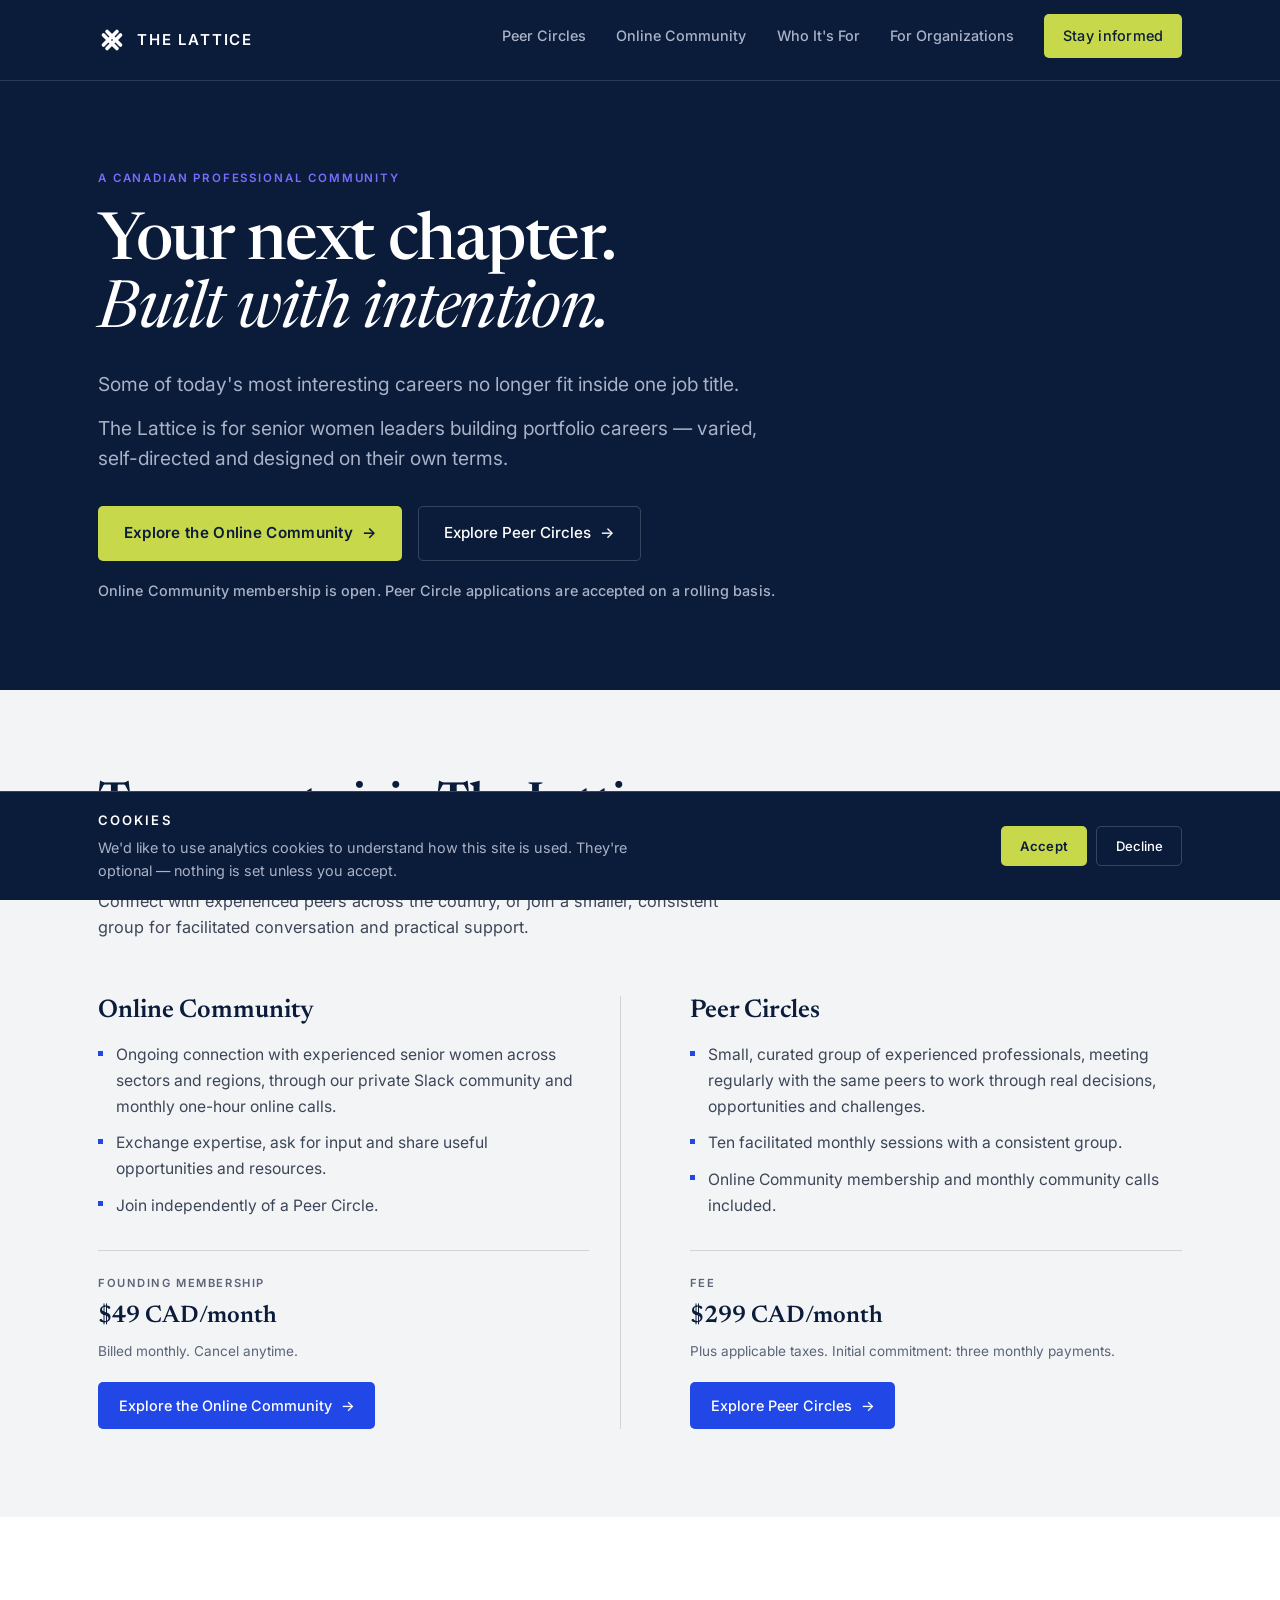
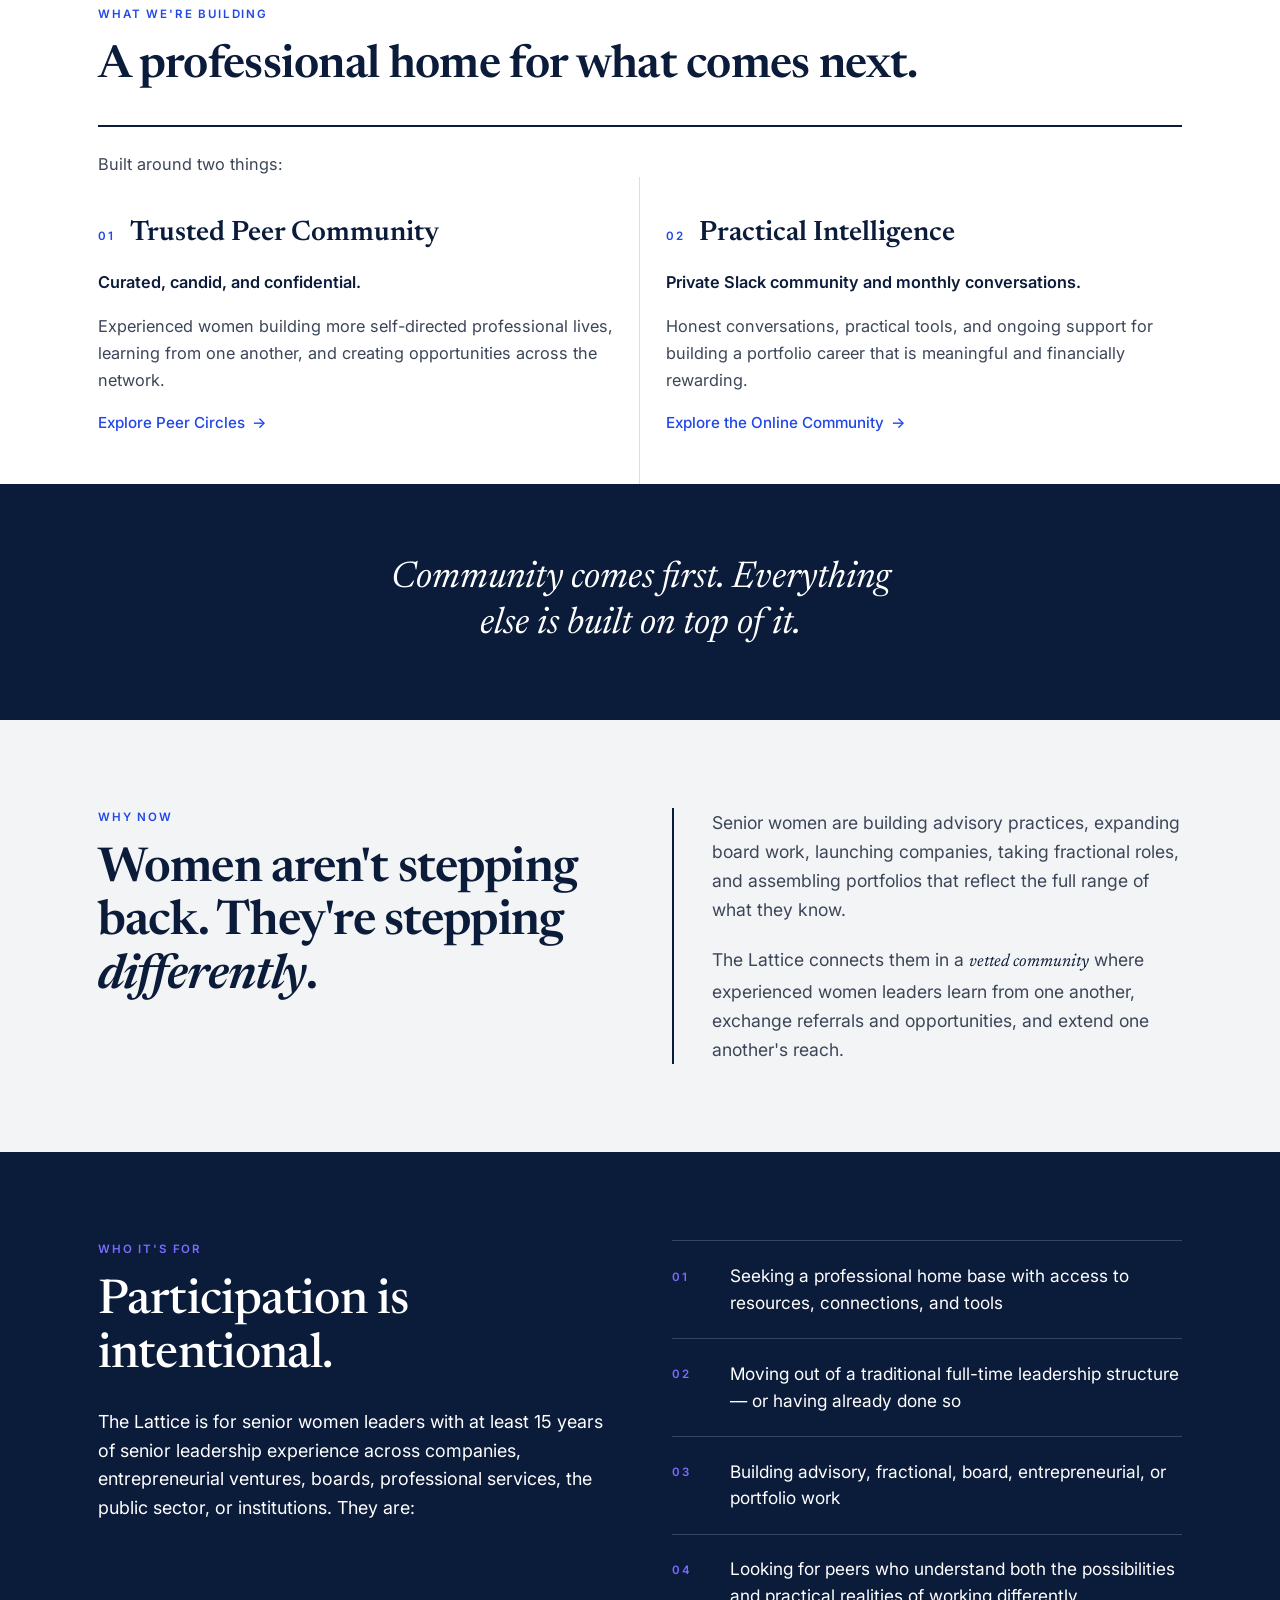
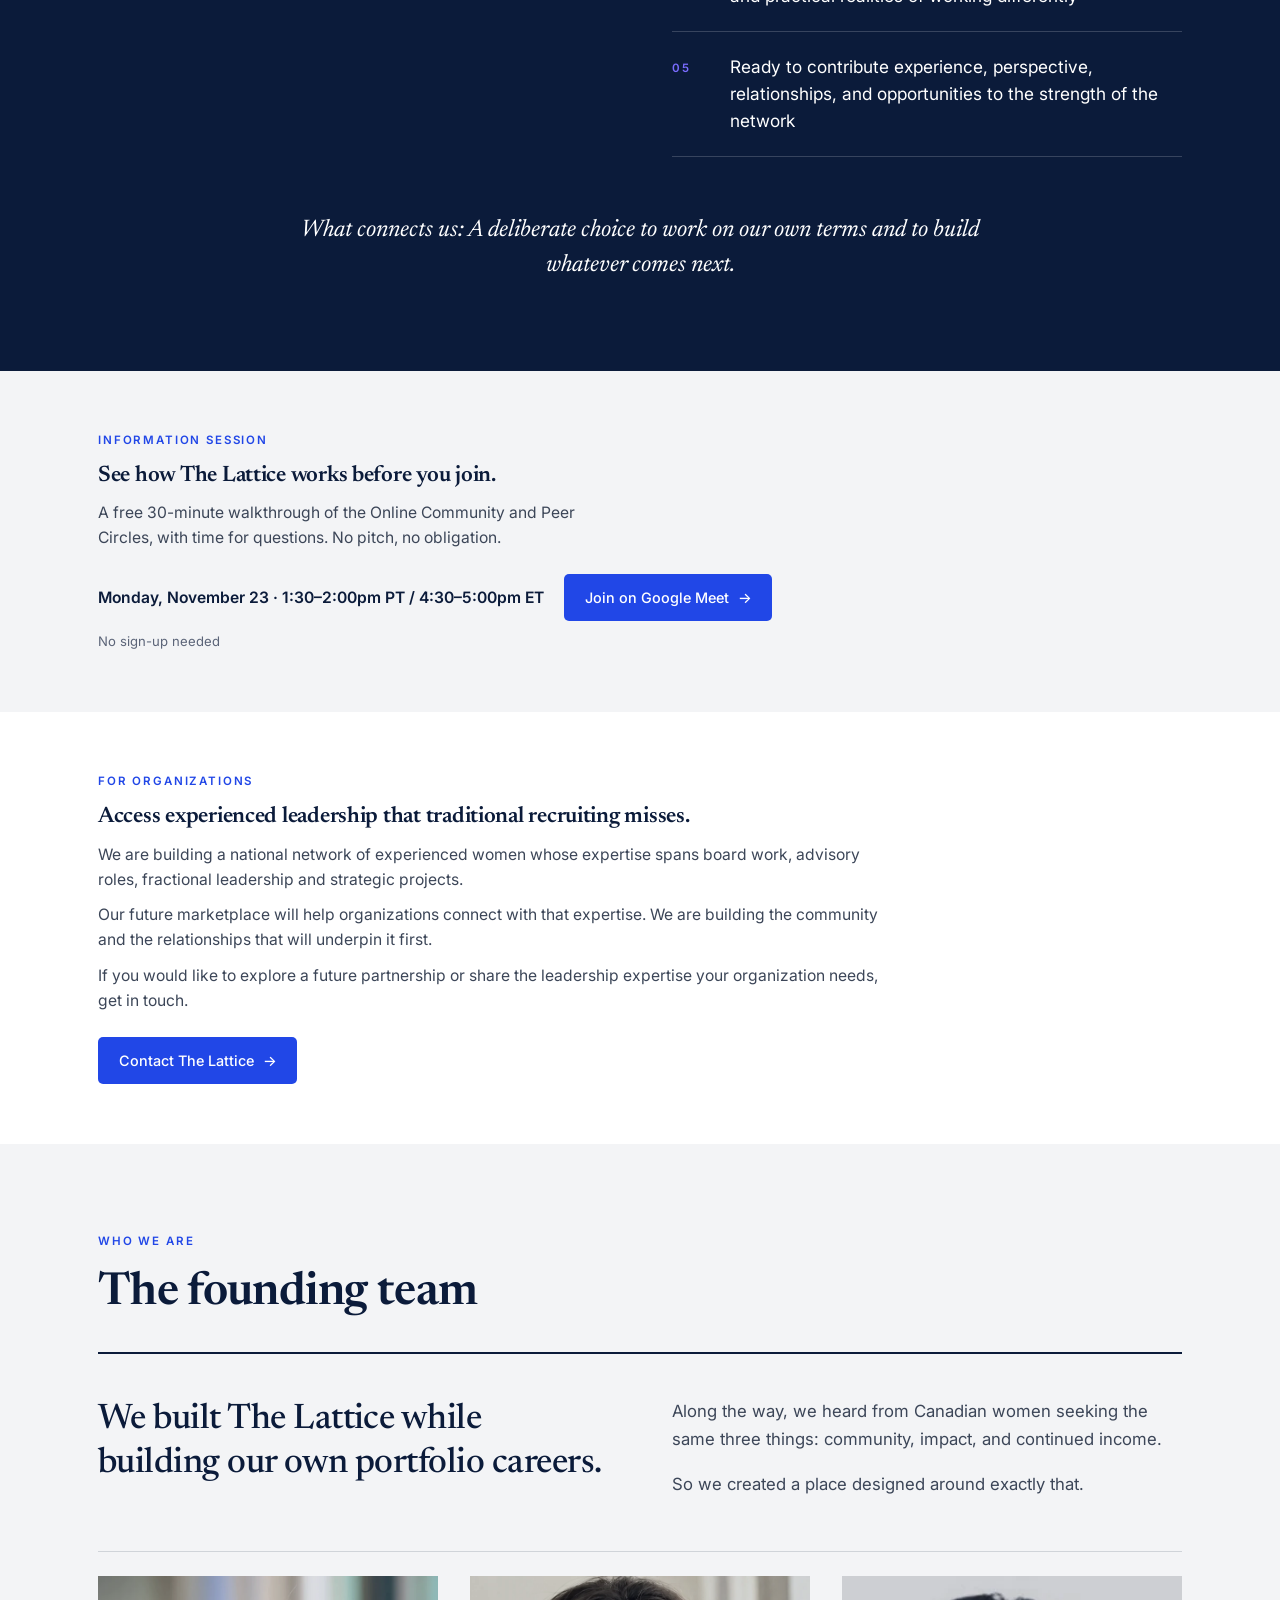
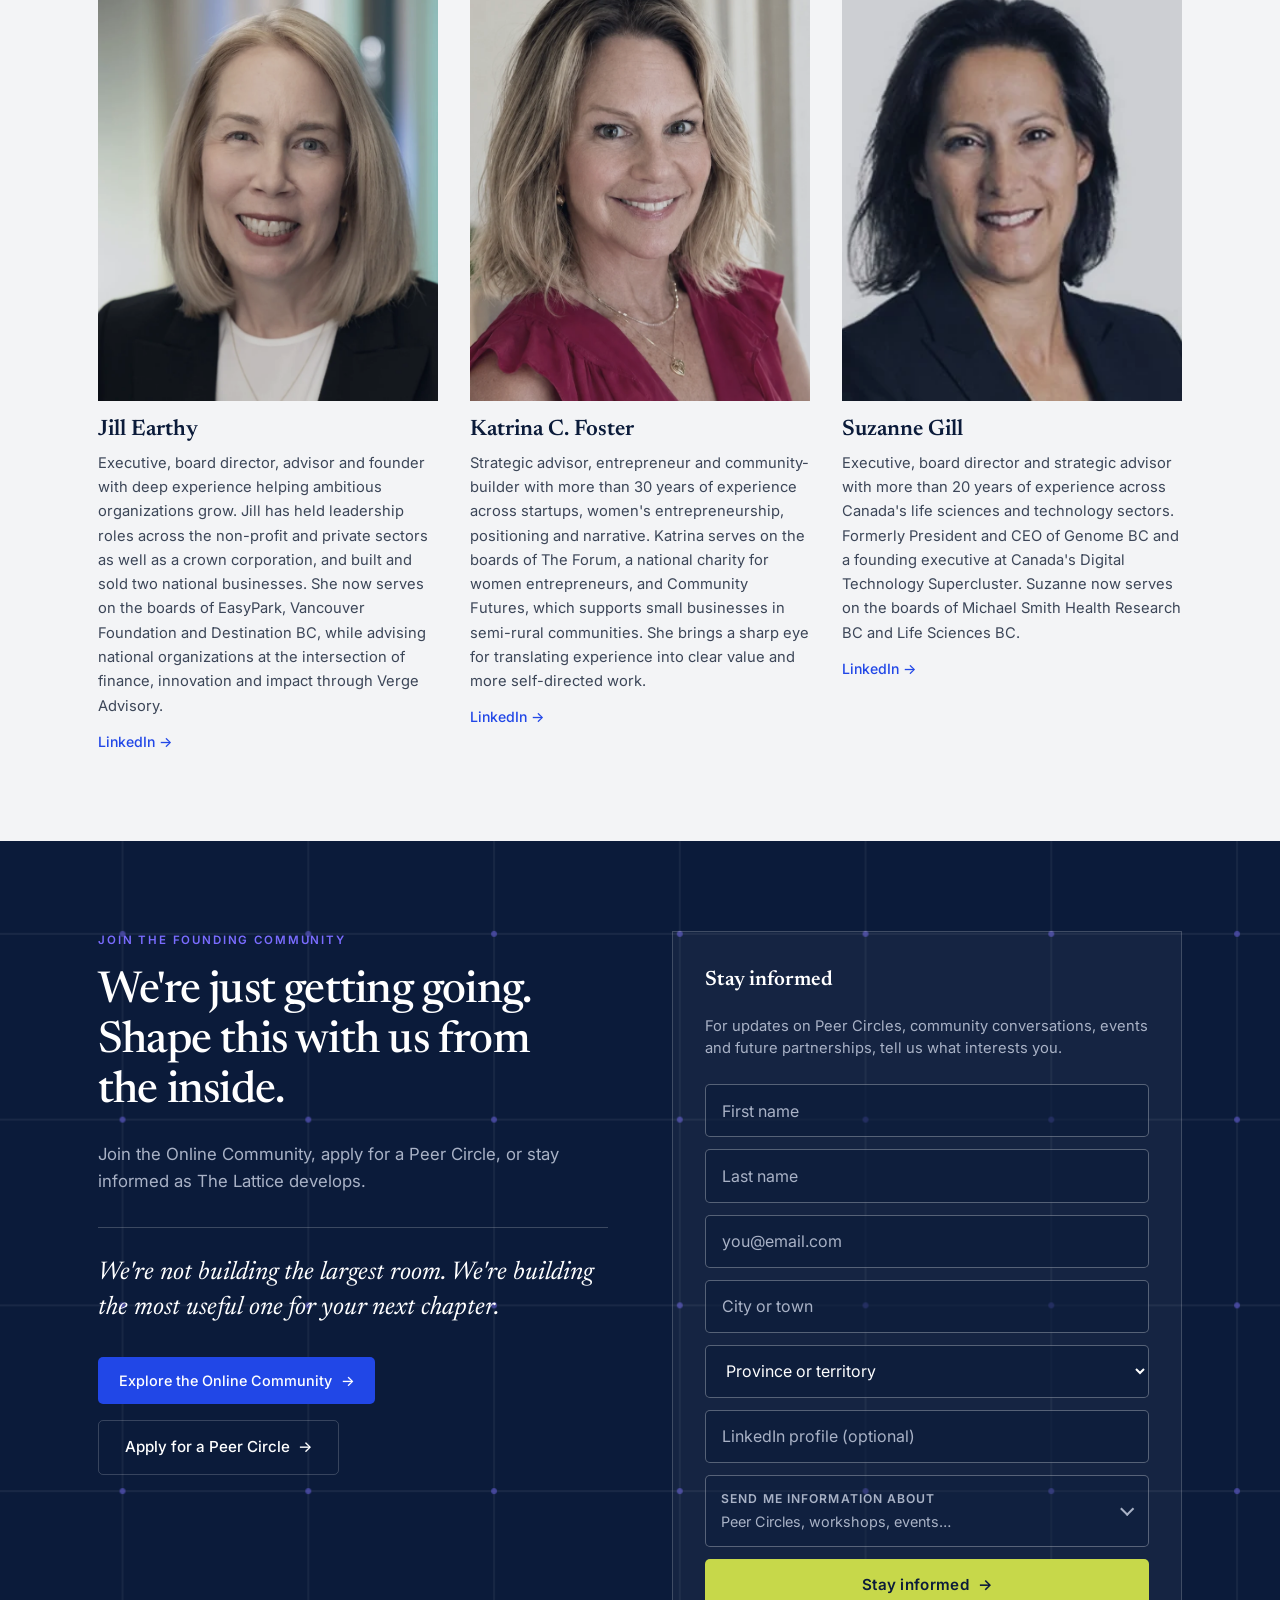
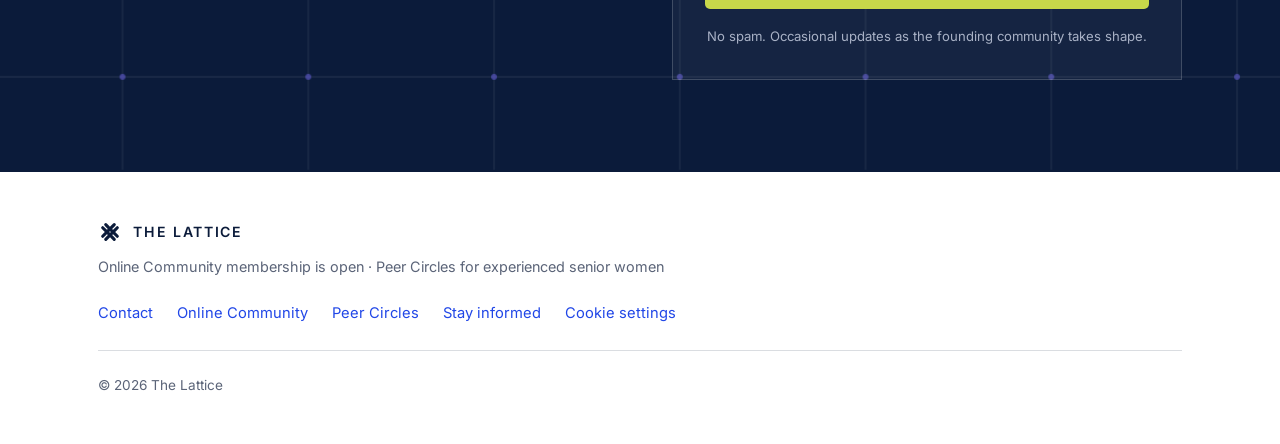
==== commit f4c31716: "feat: add monthly Information Session section to homepage Short evergreen slot between Who It's For " ====
--- a/index.html
+++ b/index.html
@@ -204,6 +204,29 @@
       </div>
     </section>
 
+    <!-- ===================== INFORMATION SESSION =====================
+         Evergreen slot: the eyebrow/heading/body never change. Monthly
+         upkeep is the single <p class="info-session-next"> line below —
+         swap the date/time text and the Meet href. Reuses .org-heading
+         and .org-body from the For Organizations panel just below, so
+         it reads as the same system rather than a one-off box.
+         The link is open on purpose, per the Zoom precedent this
+         replaces: RSVPing was never the price of joining. -->
+    <section class="info-session ground-mist" id="info-session">
+      <div class="wrap">
+        <div class="info-session-panel">
+          <span class="eyebrow">Information Session</span>
+          <h2 class="org-heading">See how The Lattice works before you join.</h2>
+          <p class="org-body">A free 30-minute walkthrough of the Online Community and Peer Circles, with time for questions. No pitch, no obligation.</p>
+          <p class="info-session-next">
+            <span class="info-session-date">Monday, November 23 &middot; 1:30&ndash;2:00pm PT / 4:30&ndash;5:00pm ET</span>
+            <a class="btn btn-cobalt" href="https://meet.google.com/rqj-fspi-wbs" target="_blank" rel="noopener noreferrer">Join on Google Meet <span aria-hidden="true">&rarr;</span></a>
+            <span class="info-session-note">No sign-up needed</span>
+          </p>
+        </div>
+      </div>
+    </section>
+
     <!-- ======================== FOR ORGANIZATIONS ========================
          A single bordered panel, deliberately smaller in footprint than the
          surrounding sections. Light ground, so the CTA is cobalt — never citron. -->
--- a/css/styles.css
+++ b/css/styles.css
@@ -854,6 +854,34 @@
   text-wrap: pretty;
   max-width: 58ch;
   margin: clamp(2.5rem, 5vw, 3.5rem) auto 0;
+}
+
+
+/* ---------------- Information Session ----------------
+
+   Sits between Who It's For and For Organizations. Shares .org-heading
+   and .org-body (below) rather than its own type rules. */
+
+.info-session { padding-block: clamp(2.5rem, 5vw, 3.75rem); }
+.info-session-panel { max-width: 800px; }
+.info-session .eyebrow { margin-bottom: 0.8rem; }
+.info-session-next {
+  display: flex;
+  flex-wrap: wrap;
+  align-items: center;
+  gap: 0.6rem 1.25rem;
+  margin-top: 1.5rem;
+}
+.info-session-date {
+  font-family: var(--lattice-font-ui);
+  font-weight: 600;
+  font-size: 0.98rem;
+  color: var(--lattice-ink-navy);
+}
+.info-session-note {
+  font-family: var(--lattice-font-ui);
+  font-size: 0.82rem;
+  color: var(--lattice-text-muted);
 }
 
 
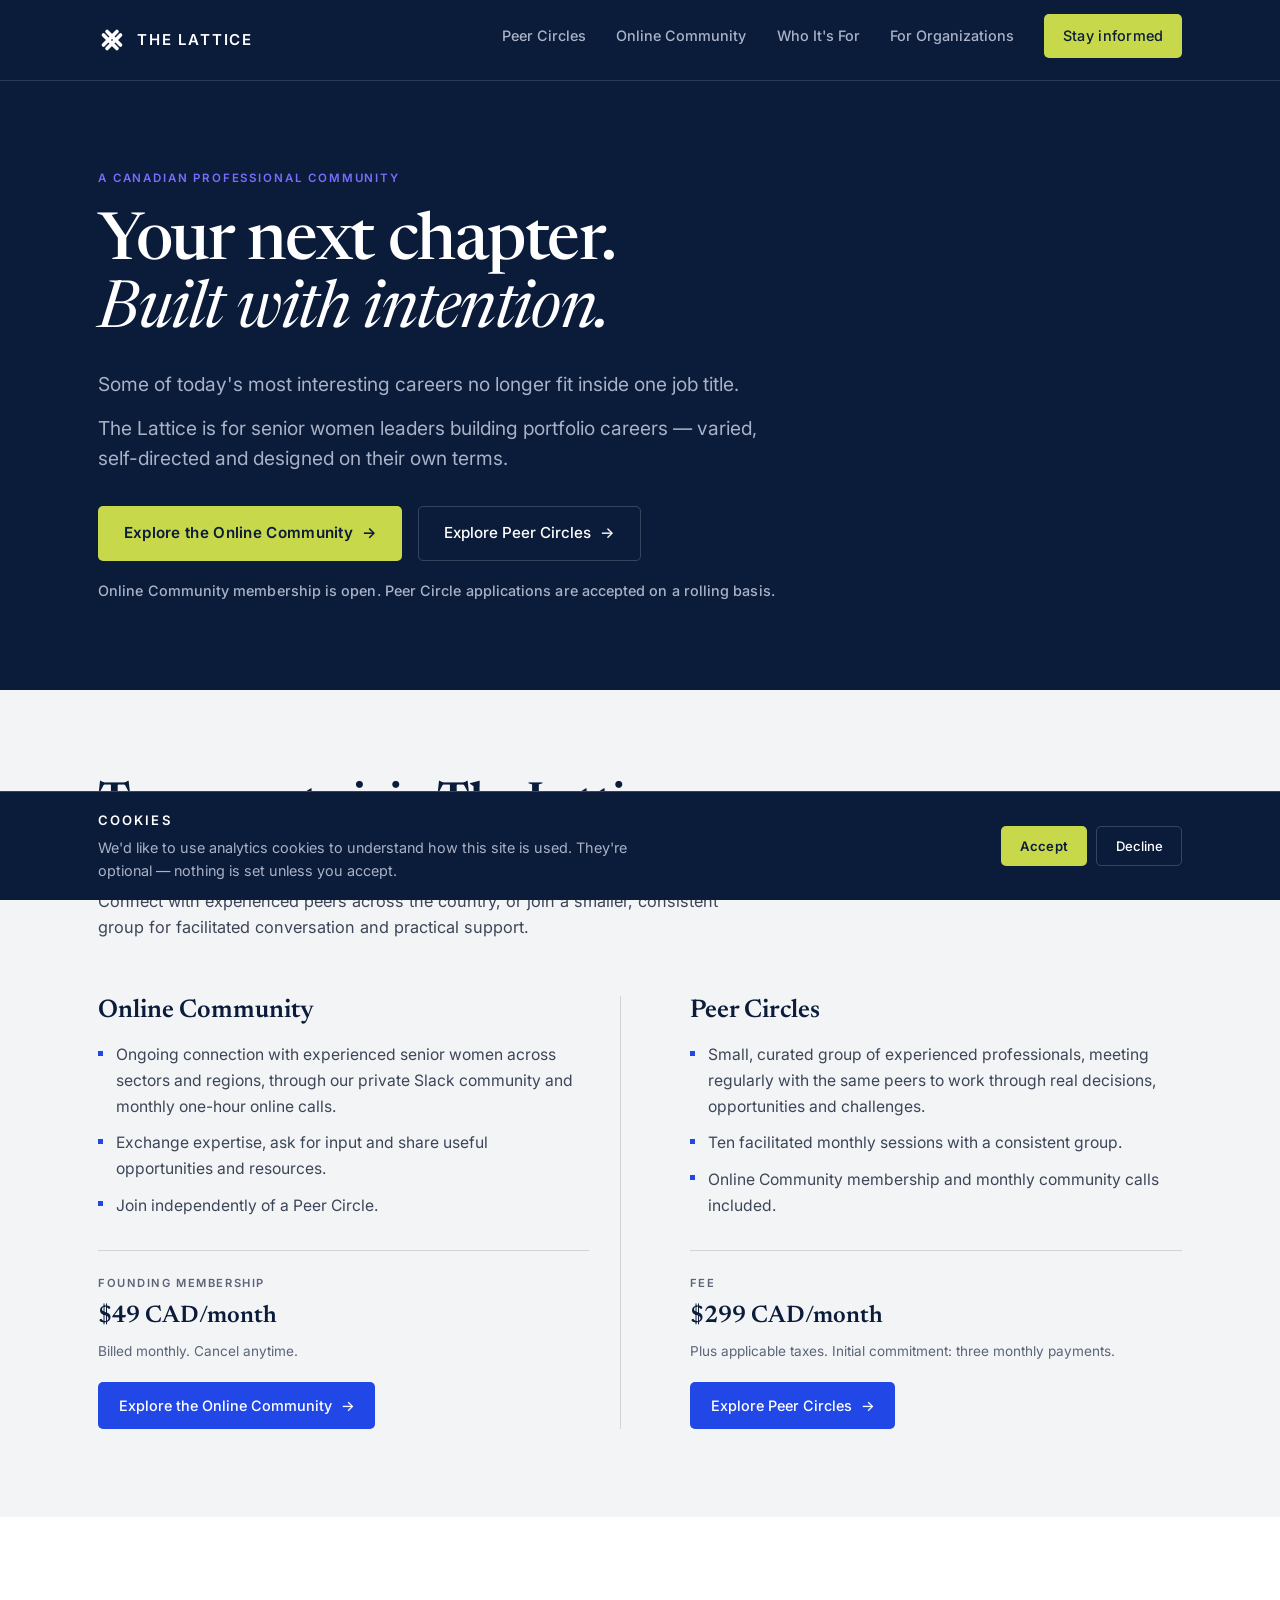
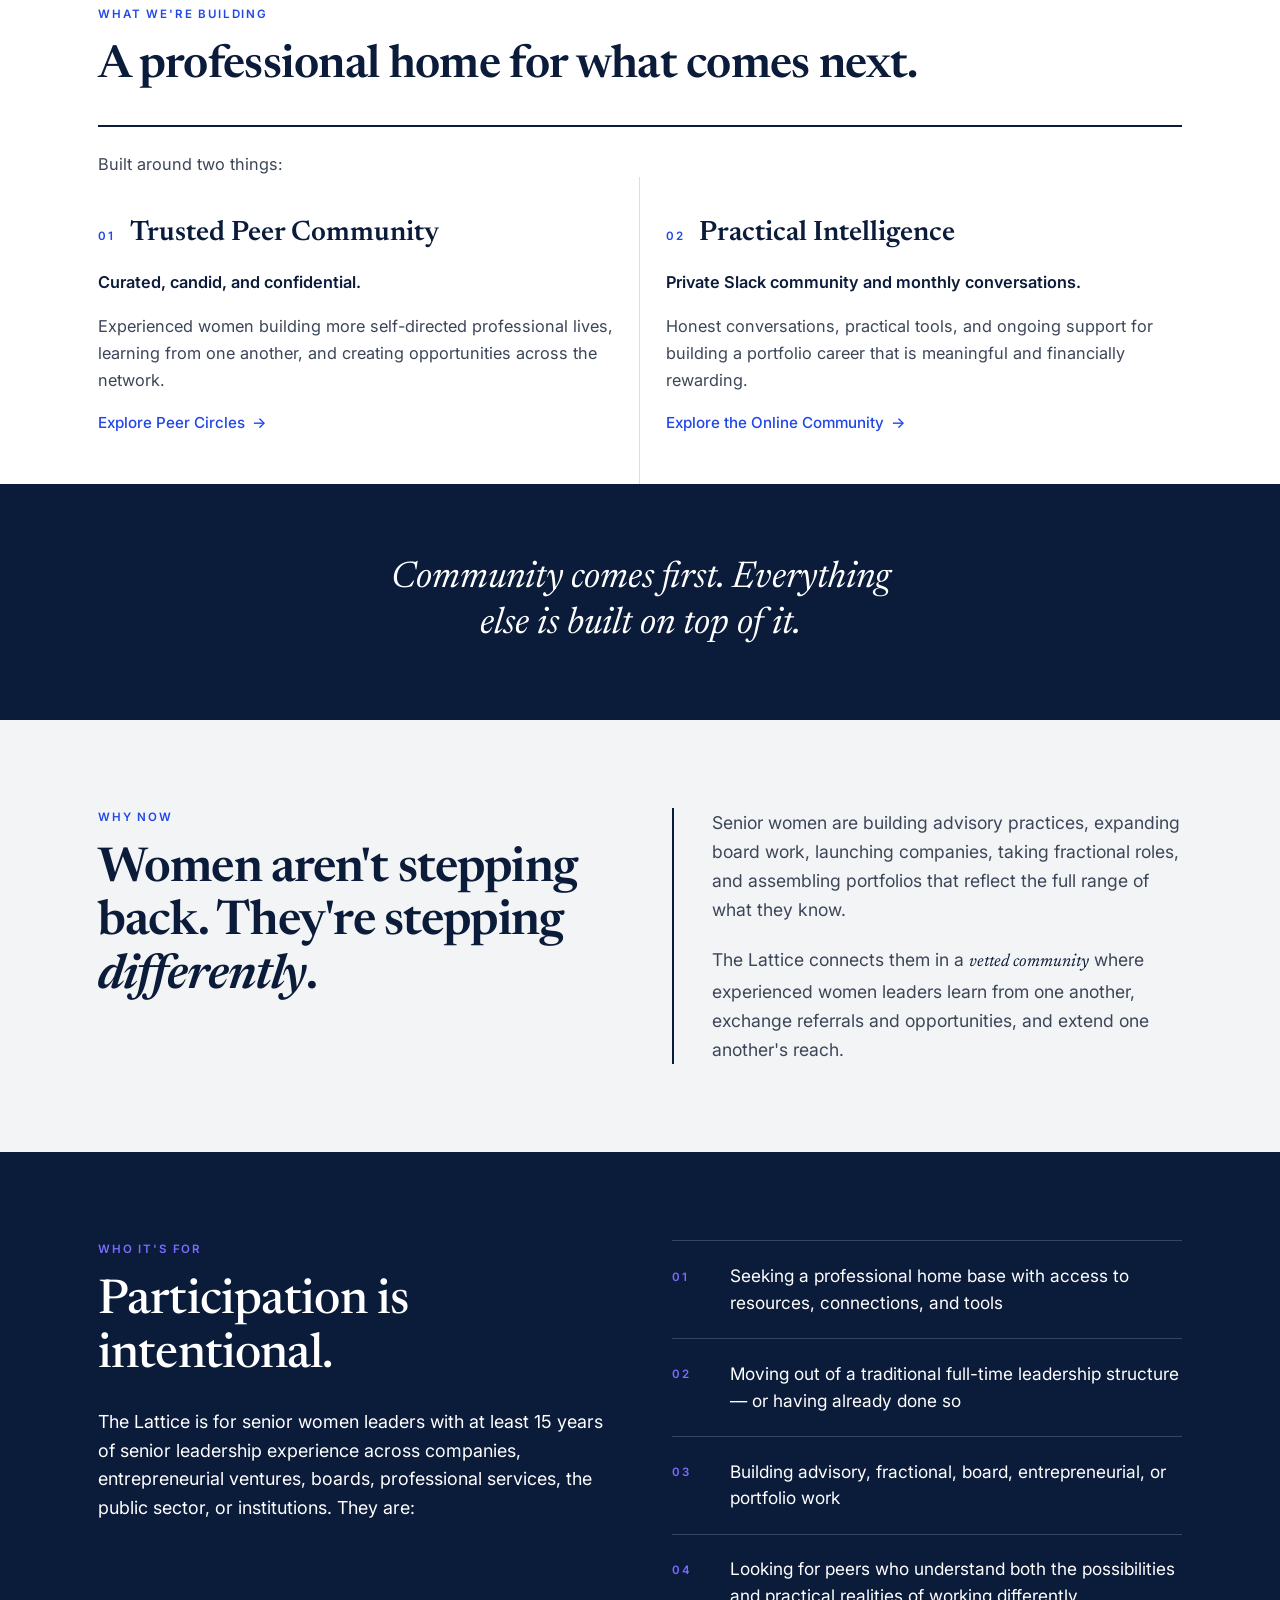
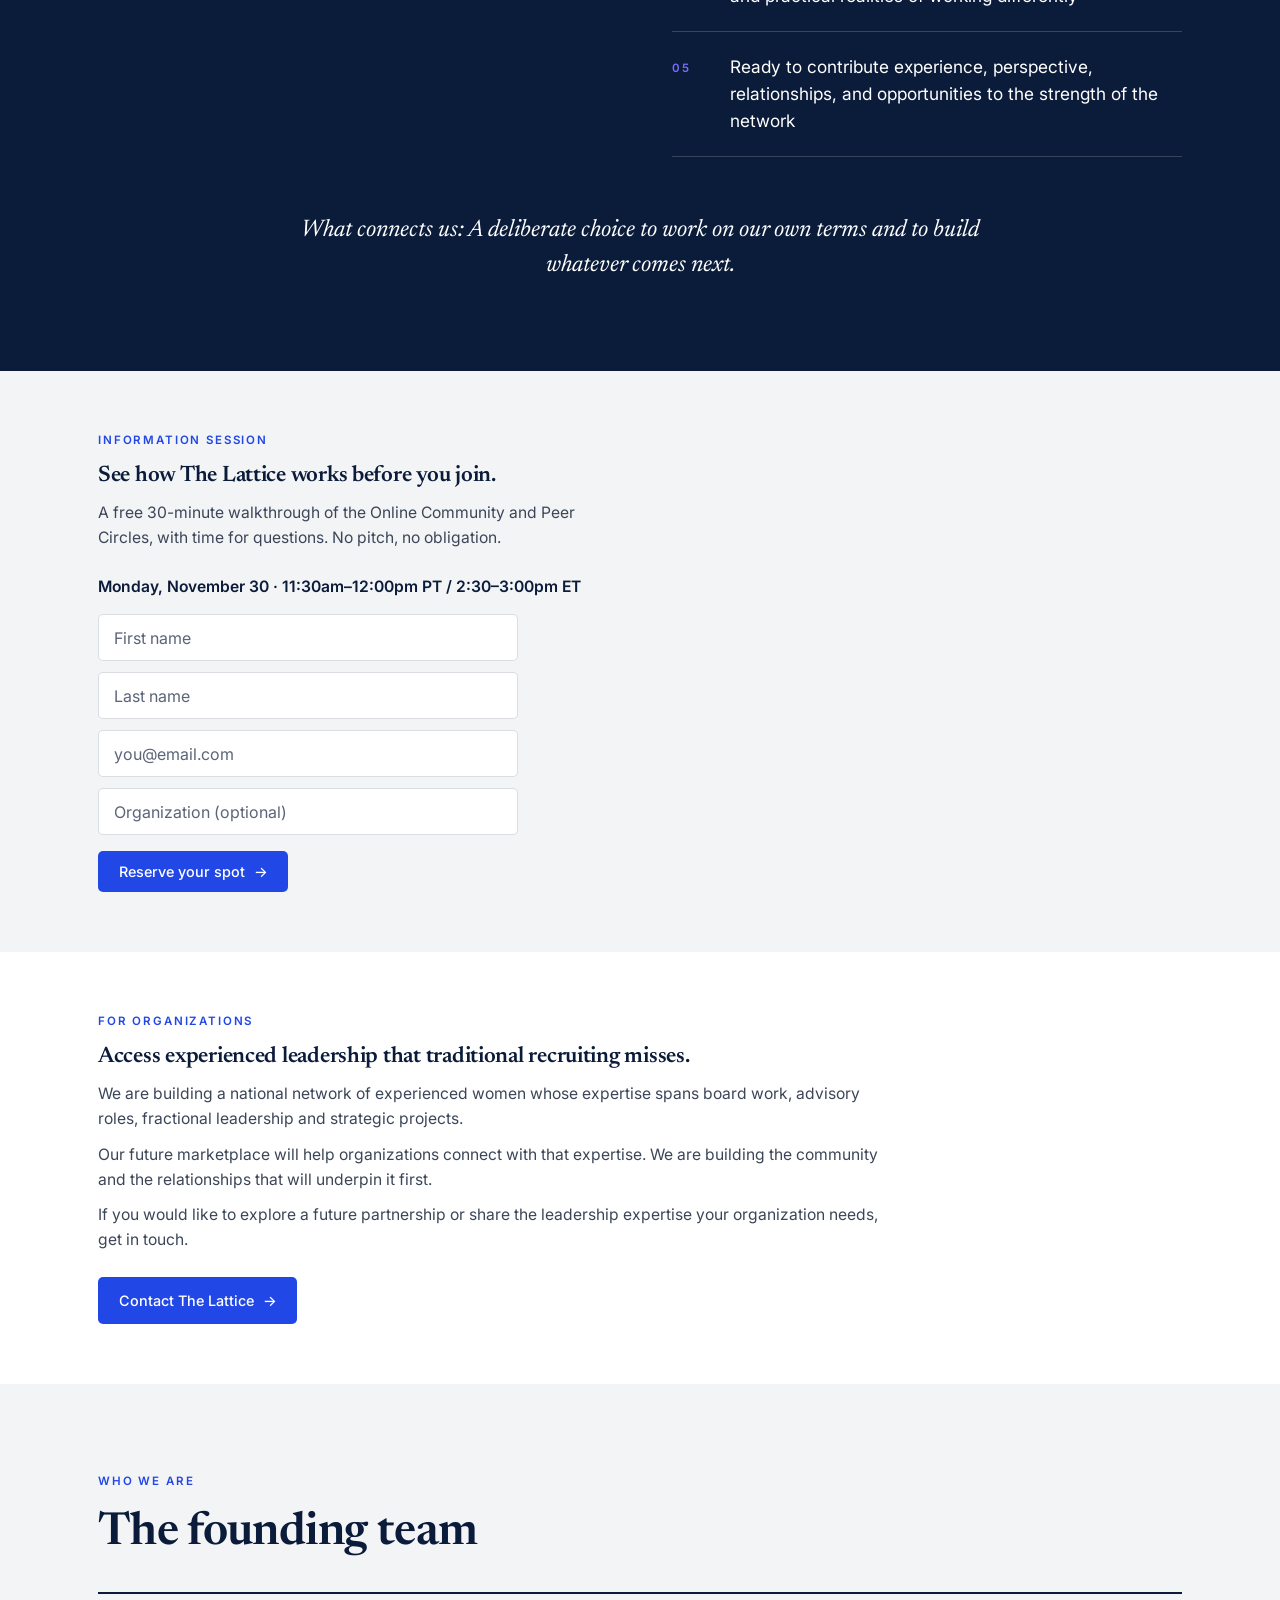
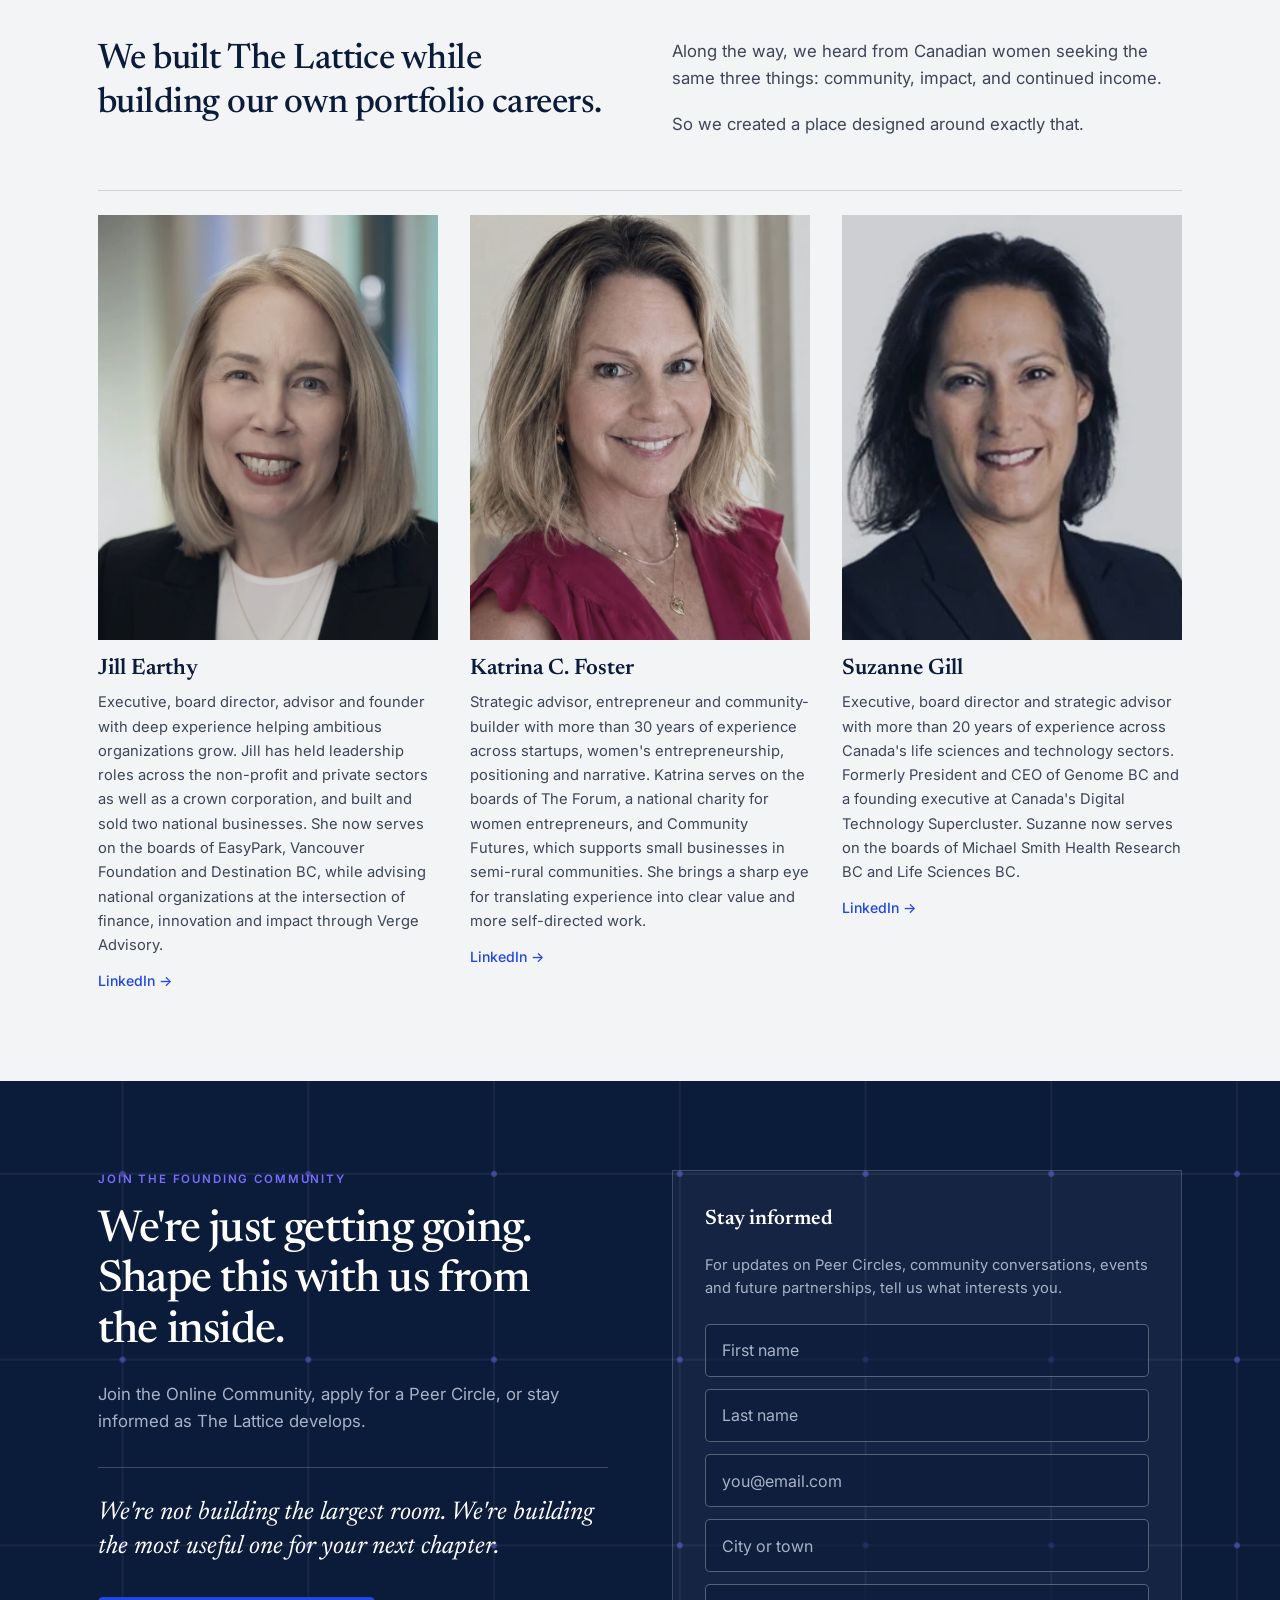
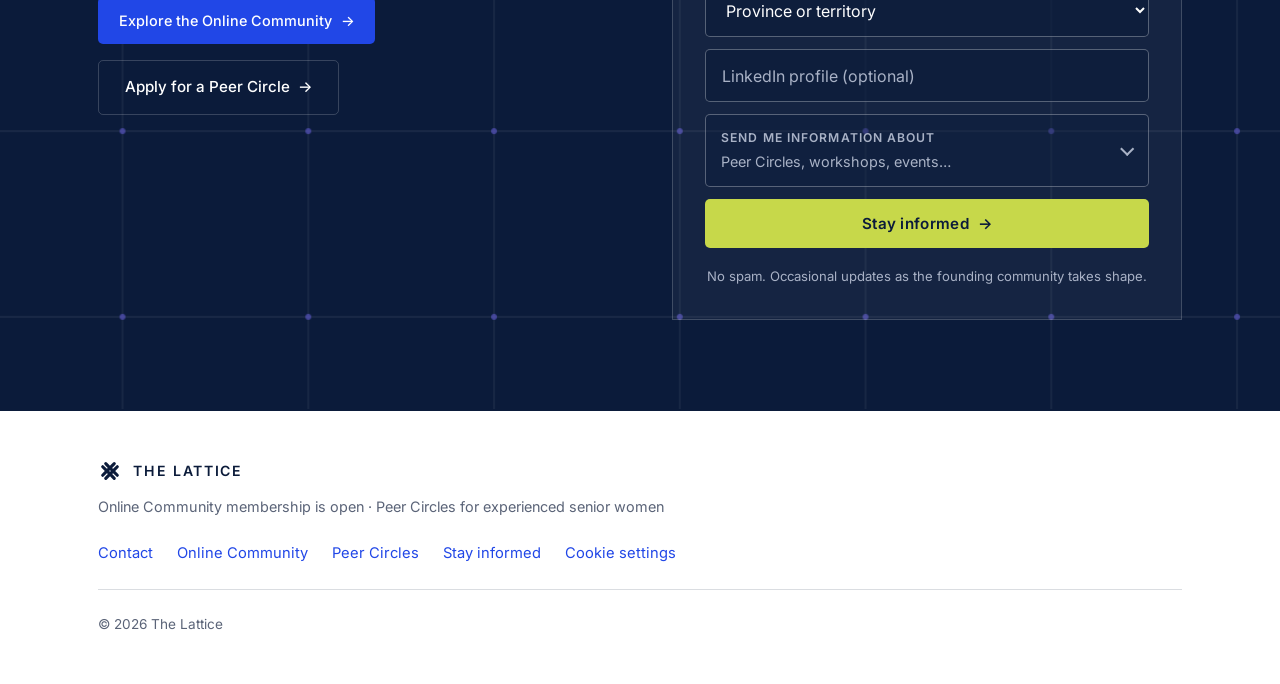
==== commit 740e3ebb: "feat: gate the Information Session Meet link behind a sign-up form Open links gave no way to know wh" ====
--- a/index.html
+++ b/index.html
@@ -205,24 +205,35 @@
     </section>
 
     <!-- ===================== INFORMATION SESSION =====================
-         Evergreen slot: the eyebrow/heading/body never change. Monthly
-         upkeep is the single <p class="info-session-next"> line below —
-         swap the date/time text and the Meet href. Reuses .org-heading
-         and .org-body from the For Organizations panel just below, so
-         it reads as the same system rather than a one-off box.
-         The link is open on purpose, per the Zoom precedent this
-         replaces: RSVPing was never the price of joining. -->
+         Evergreen slot: eyebrow/heading/body never change. Monthly upkeep
+         is the date line below the heading, plus the matching date, Meet
+         link and calendar link in js/info-session.js's SESSION object.
+         The form gates the Meet link on purpose — Katrina and Jill need
+         to know who's coming to follow up afterward; the earlier open
+         link gave them no way to do that. Submissions land in Netlify →
+         Forms under "information-session", kept separate from
+         general-interest so it stays its own exportable list. -->
     <section class="info-session ground-mist" id="info-session">
       <div class="wrap">
         <div class="info-session-panel">
           <span class="eyebrow">Information Session</span>
           <h2 class="org-heading">See how The Lattice works before you join.</h2>
           <p class="org-body">A free 30-minute walkthrough of the Online Community and Peer Circles, with time for questions. No pitch, no obligation.</p>
-          <p class="info-session-next">
-            <span class="info-session-date">Monday, November 23 &middot; 1:30&ndash;2:00pm PT / 4:30&ndash;5:00pm ET</span>
-            <a class="btn btn-cobalt" href="https://meet.google.com/rqj-fspi-wbs" target="_blank" rel="noopener noreferrer">Join on Google Meet <span aria-hidden="true">&rarr;</span></a>
-            <span class="info-session-note">No sign-up needed</span>
-          </p>
+          <p class="info-session-date">Monday, November 30 &middot; 11:30am&ndash;12:00pm PT / 2:30&ndash;3:00pm ET</p>
+
+          <div id="info-session-slot">
+            <form class="info-session-form" name="information-session" method="POST" data-netlify="true" netlify-honeypot="bot-field">
+              <input type="hidden" name="form-name" value="information-session" />
+              <p class="hp"><label>Don't fill this out: <input name="bot-field" tabindex="-1" autocomplete="off" /></label></p>
+
+              <input type="text" name="first-name" placeholder="First name" aria-label="First name" autocomplete="given-name" required />
+              <input type="text" name="last-name" placeholder="Last name" aria-label="Last name" autocomplete="family-name" required />
+              <input type="email" name="email" placeholder="you@email.com" aria-label="Email address" autocomplete="email" required />
+              <input type="text" name="organization" placeholder="Organization (optional)" aria-label="Organization, optional" autocomplete="organization" />
+
+              <button class="btn btn-cobalt" type="submit">Reserve your spot <span aria-hidden="true">&rarr;</span></button>
+            </form>
+          </div>
         </div>
       </div>
     </section>
@@ -483,5 +494,6 @@
 
   <script src="js/analytics.js"></script>
   <script src="js/main.js"></script>
+  <script src="js/info-session.js"></script>
 </body>
 </html>
--- a/css/styles.css
+++ b/css/styles.css
@@ -860,28 +860,60 @@
 /* ---------------- Information Session ----------------
 
    Sits between Who It's For and For Organizations. Shares .org-heading
-   and .org-body (below) rather than its own type rules. */
+   and .org-body (below) rather than its own type rules. Light ground
+   throughout, so this gets its own field/button styling rather than
+   reusing .signup, which is hard-coded for the navy "join" form. */
 
 .info-session { padding-block: clamp(2.5rem, 5vw, 3.75rem); }
-.info-session-panel { max-width: 800px; }
+.info-session-panel { max-width: 640px; }
 .info-session .eyebrow { margin-bottom: 0.8rem; }
-.info-session-next {
+.info-session-date {
+  font-family: var(--lattice-font-ui);
+  font-weight: 600;
+  font-size: 0.98rem;
+  color: var(--lattice-ink-navy);
+  margin-top: 1.5rem;
+}
+
+.info-session-form {
+  display: flex;
+  flex-direction: column;
+  gap: 0.65rem;
+  margin-top: 0.9rem;
+  max-width: 420px;
+}
+.info-session-form input {
+  width: 100%;
+  font-family: var(--lattice-font-ui);
+  font-size: 1rem;
+  color: var(--lattice-ink-navy);
+  background: var(--lattice-cool-white);
+  border: 1px solid var(--lattice-border);
+  border-radius: var(--lattice-radius-control);
+  padding: 0.8rem 0.95rem;
+}
+.info-session-form input::placeholder { color: var(--lattice-text-muted); opacity: 1; }
+.info-session-form input:focus {
+  outline: 2px solid var(--lattice-cobalt);
+  outline-offset: 1px;
+}
+.info-session-form input[aria-invalid="true"] { border-color: var(--lattice-error); }
+.info-session-form .btn { margin-top: 0.3rem; align-self: flex-start; }
+
+.info-session-done { margin-top: 1.5rem; max-width: 480px; }
+.info-session-done h3 {
+  font-family: var(--lattice-font-display);
+  font-weight: 500;
+  font-size: 1.3rem;
+  color: var(--lattice-ink-navy);
+}
+.info-session-done p { margin-top: 0.4rem; color: var(--lattice-text-body); }
+.info-session-done-ctas {
   display: flex;
   flex-wrap: wrap;
   align-items: center;
-  gap: 0.6rem 1.25rem;
-  margin-top: 1.5rem;
-}
-.info-session-date {
-  font-family: var(--lattice-font-ui);
-  font-weight: 600;
-  font-size: 0.98rem;
-  color: var(--lattice-ink-navy);
-}
-.info-session-note {
-  font-family: var(--lattice-font-ui);
-  font-size: 0.82rem;
-  color: var(--lattice-text-muted);
+  gap: 0.6rem 1.4rem;
+  margin-top: 1rem;
 }
 
 
